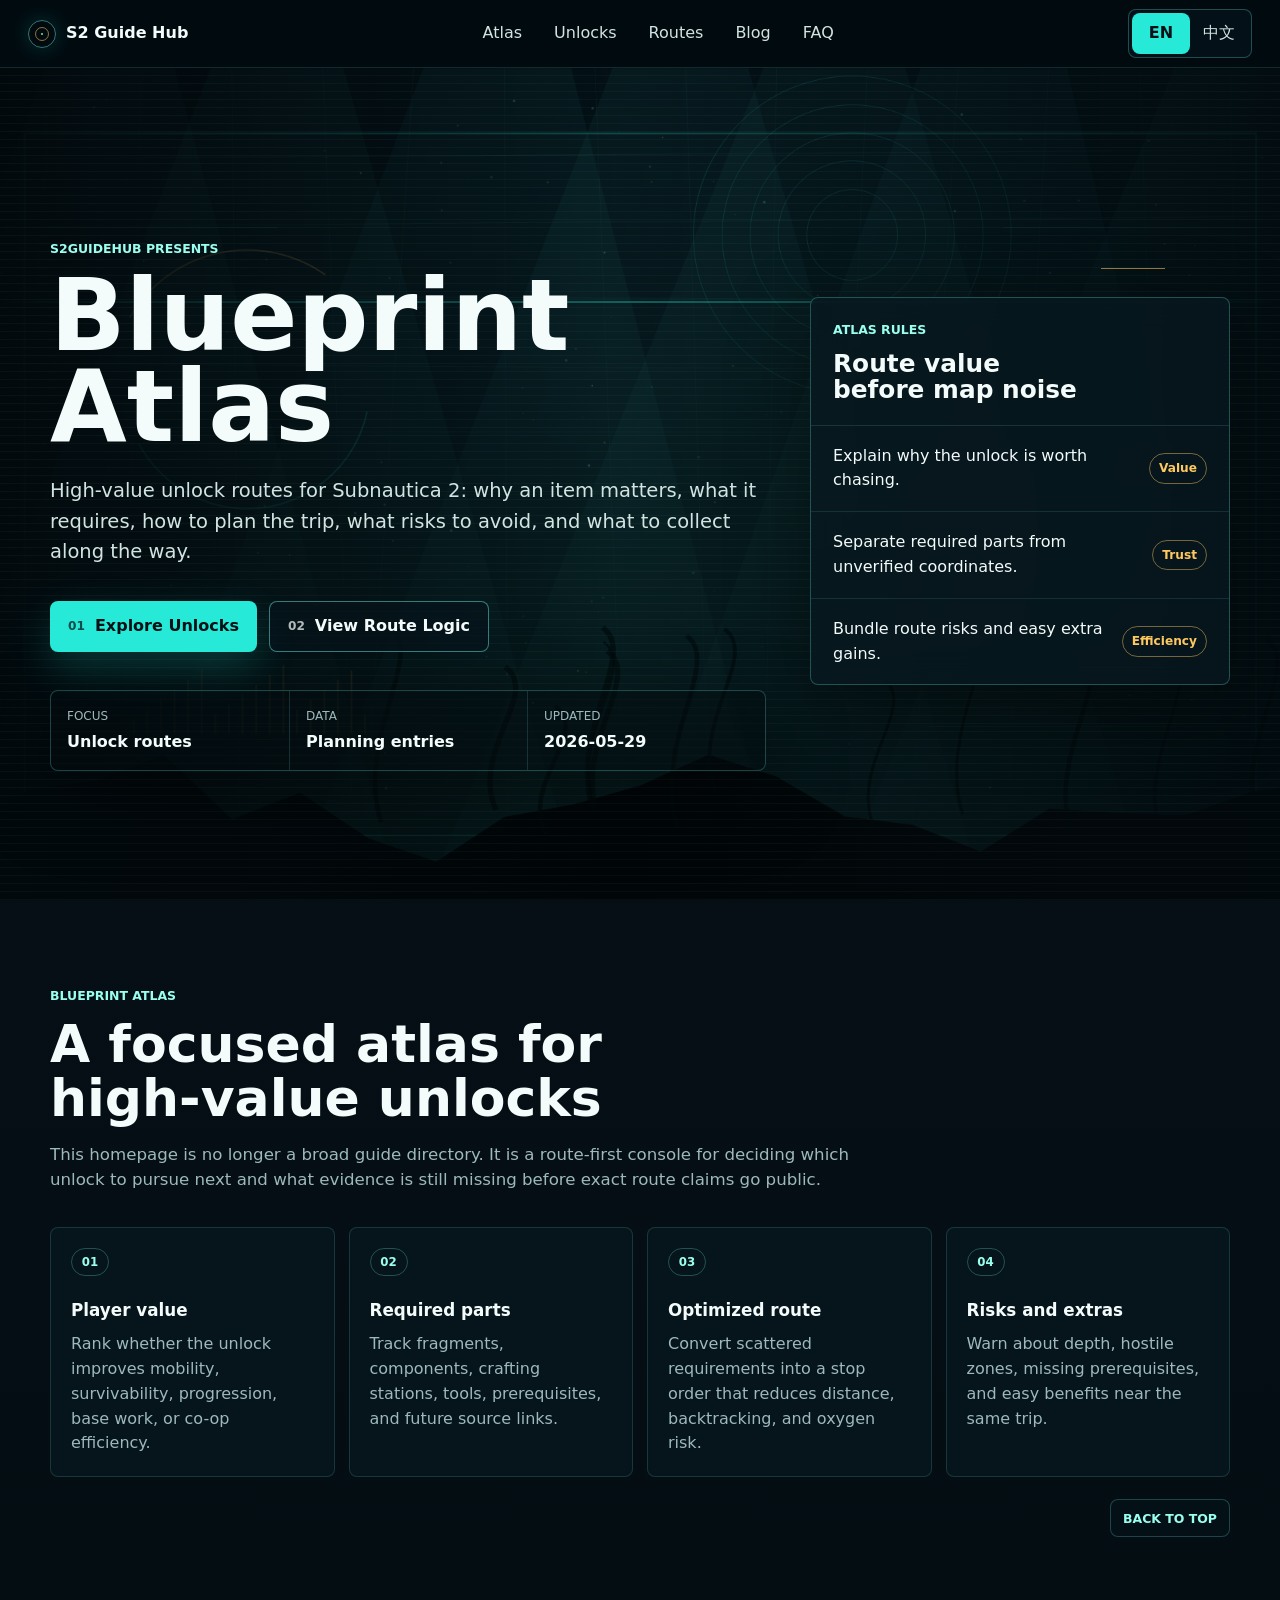
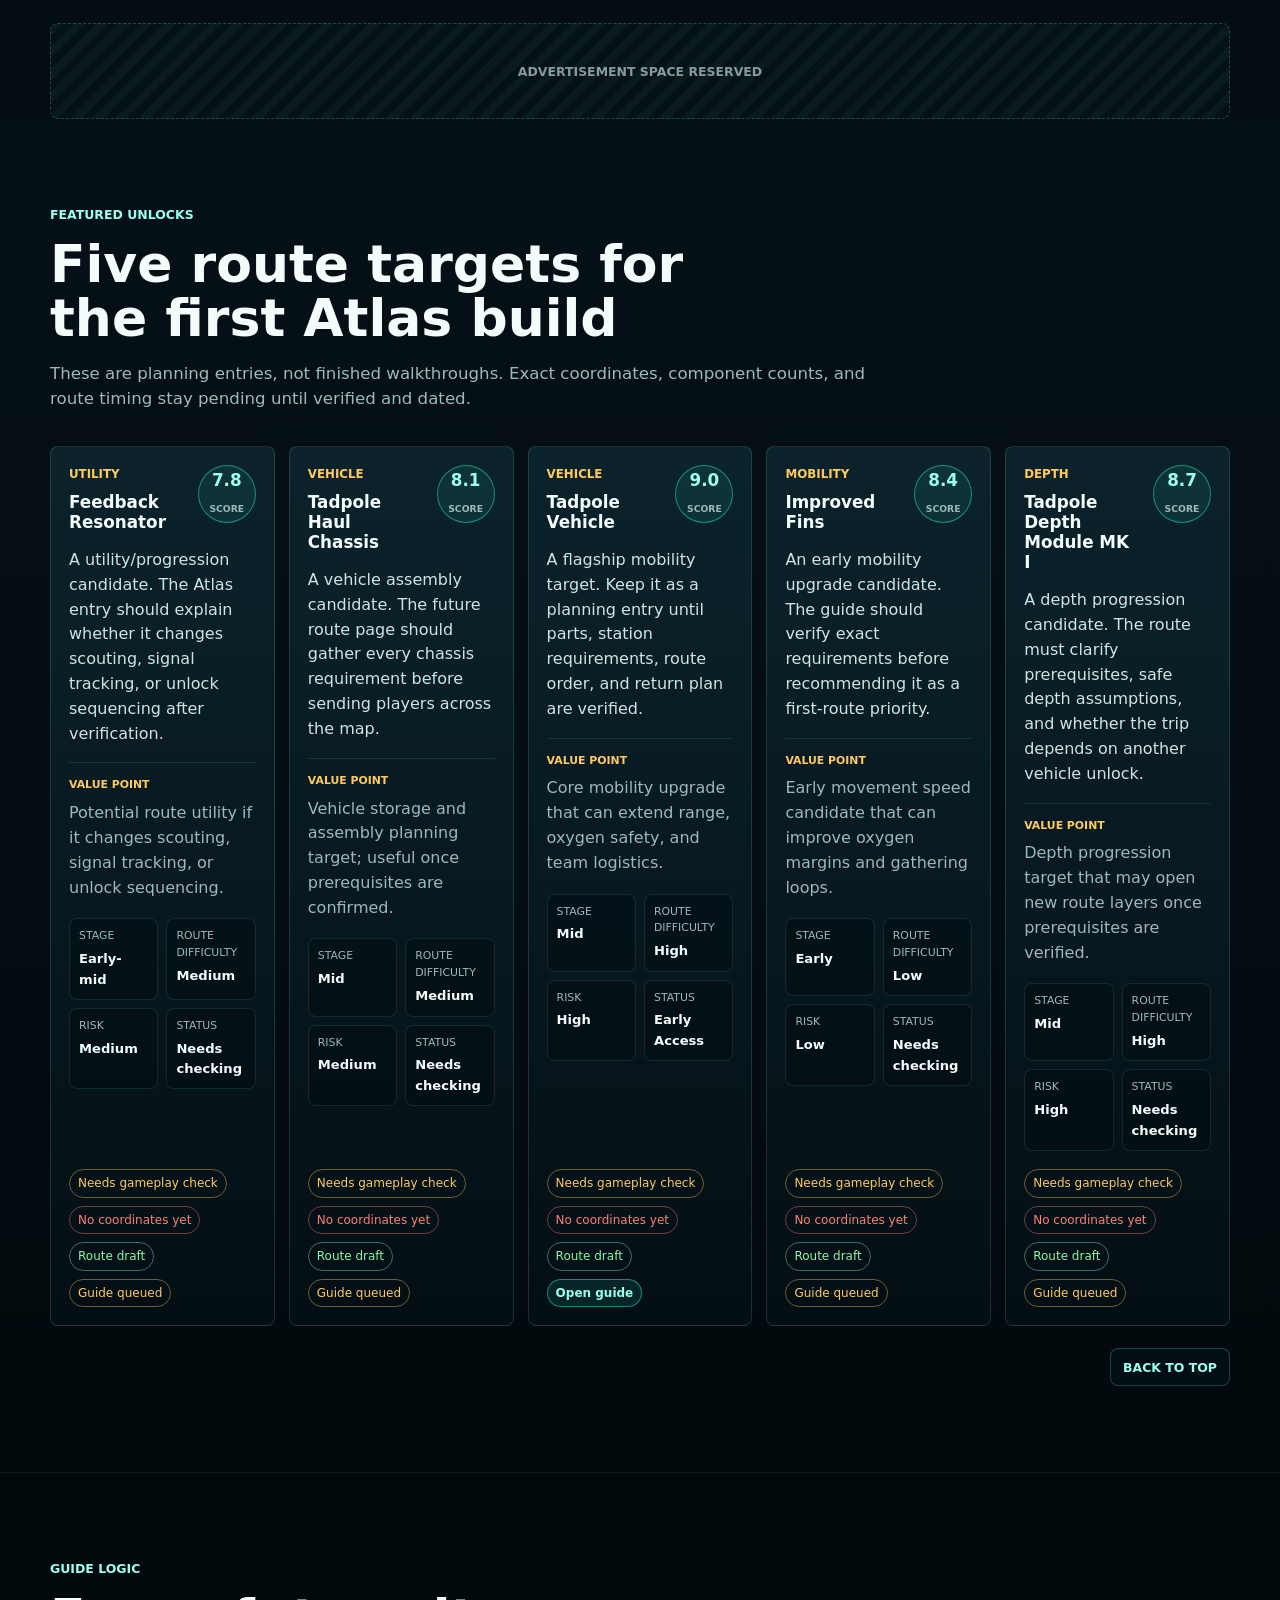
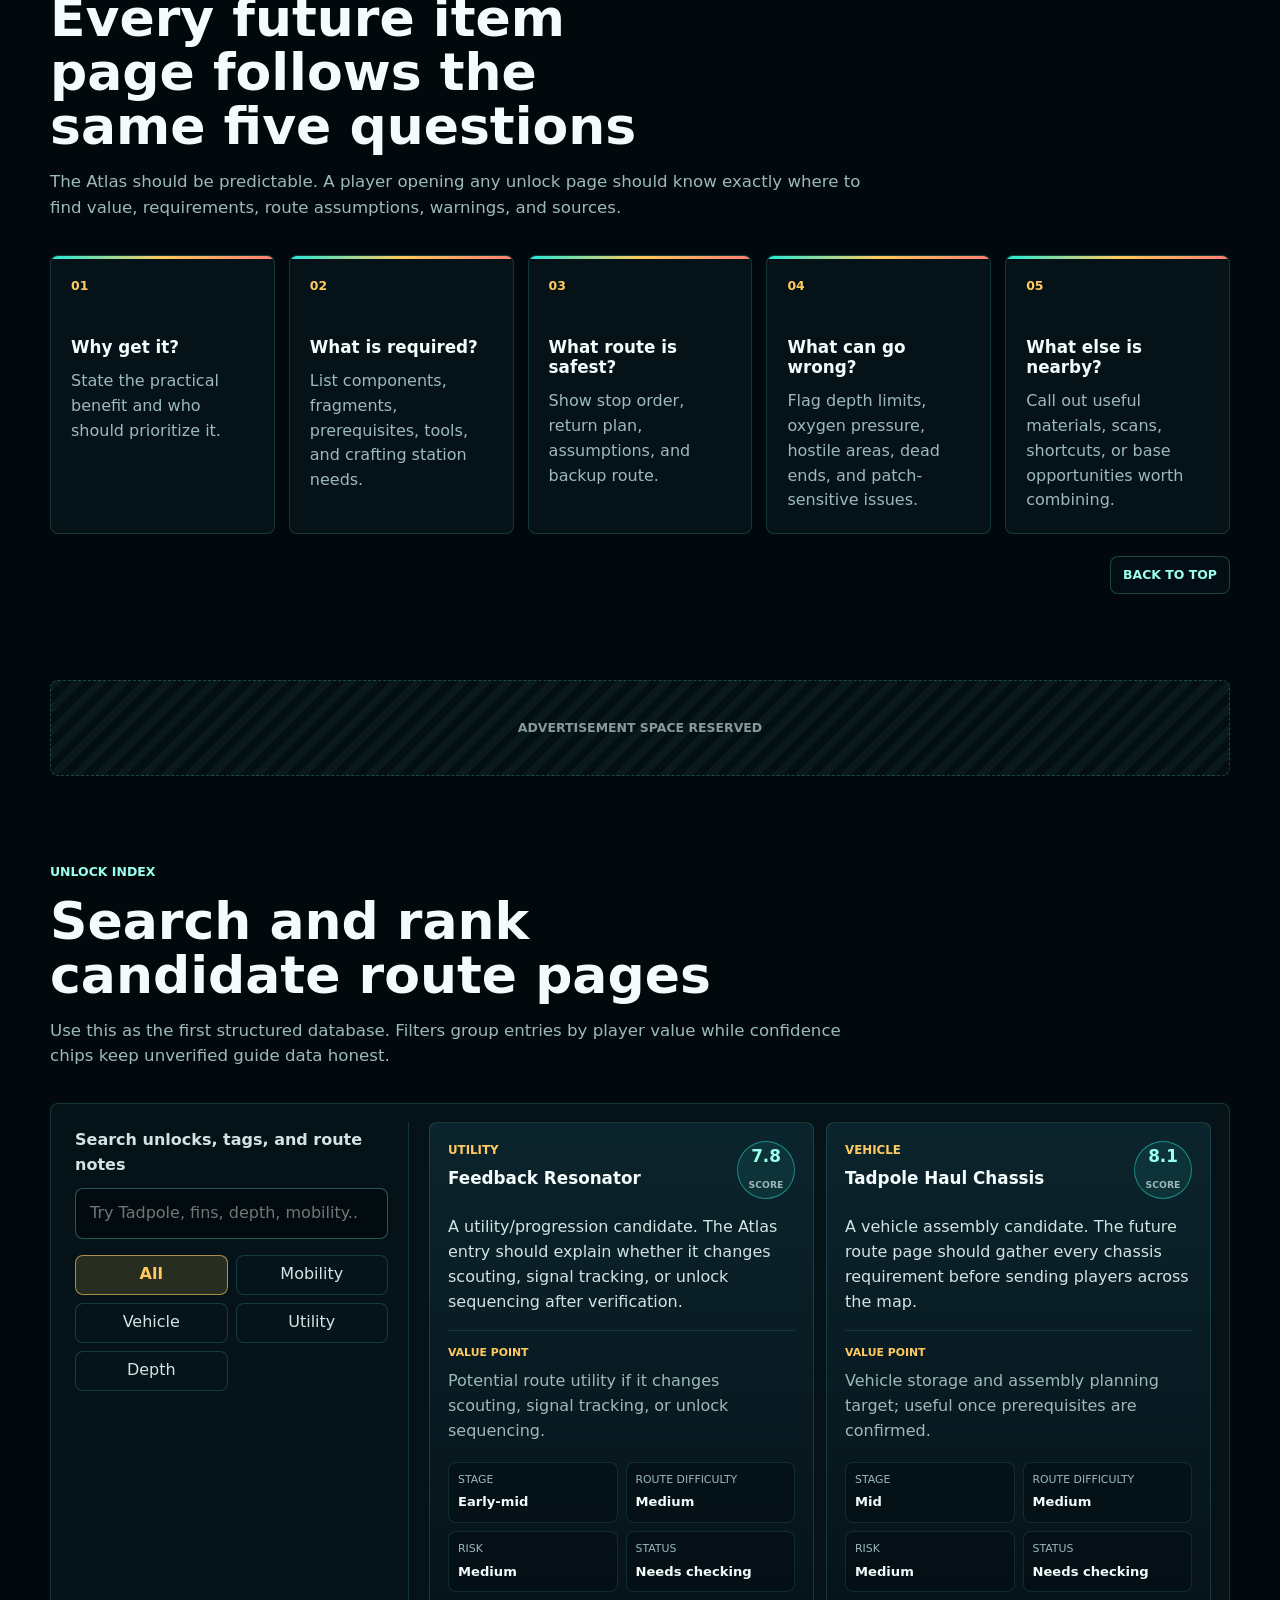
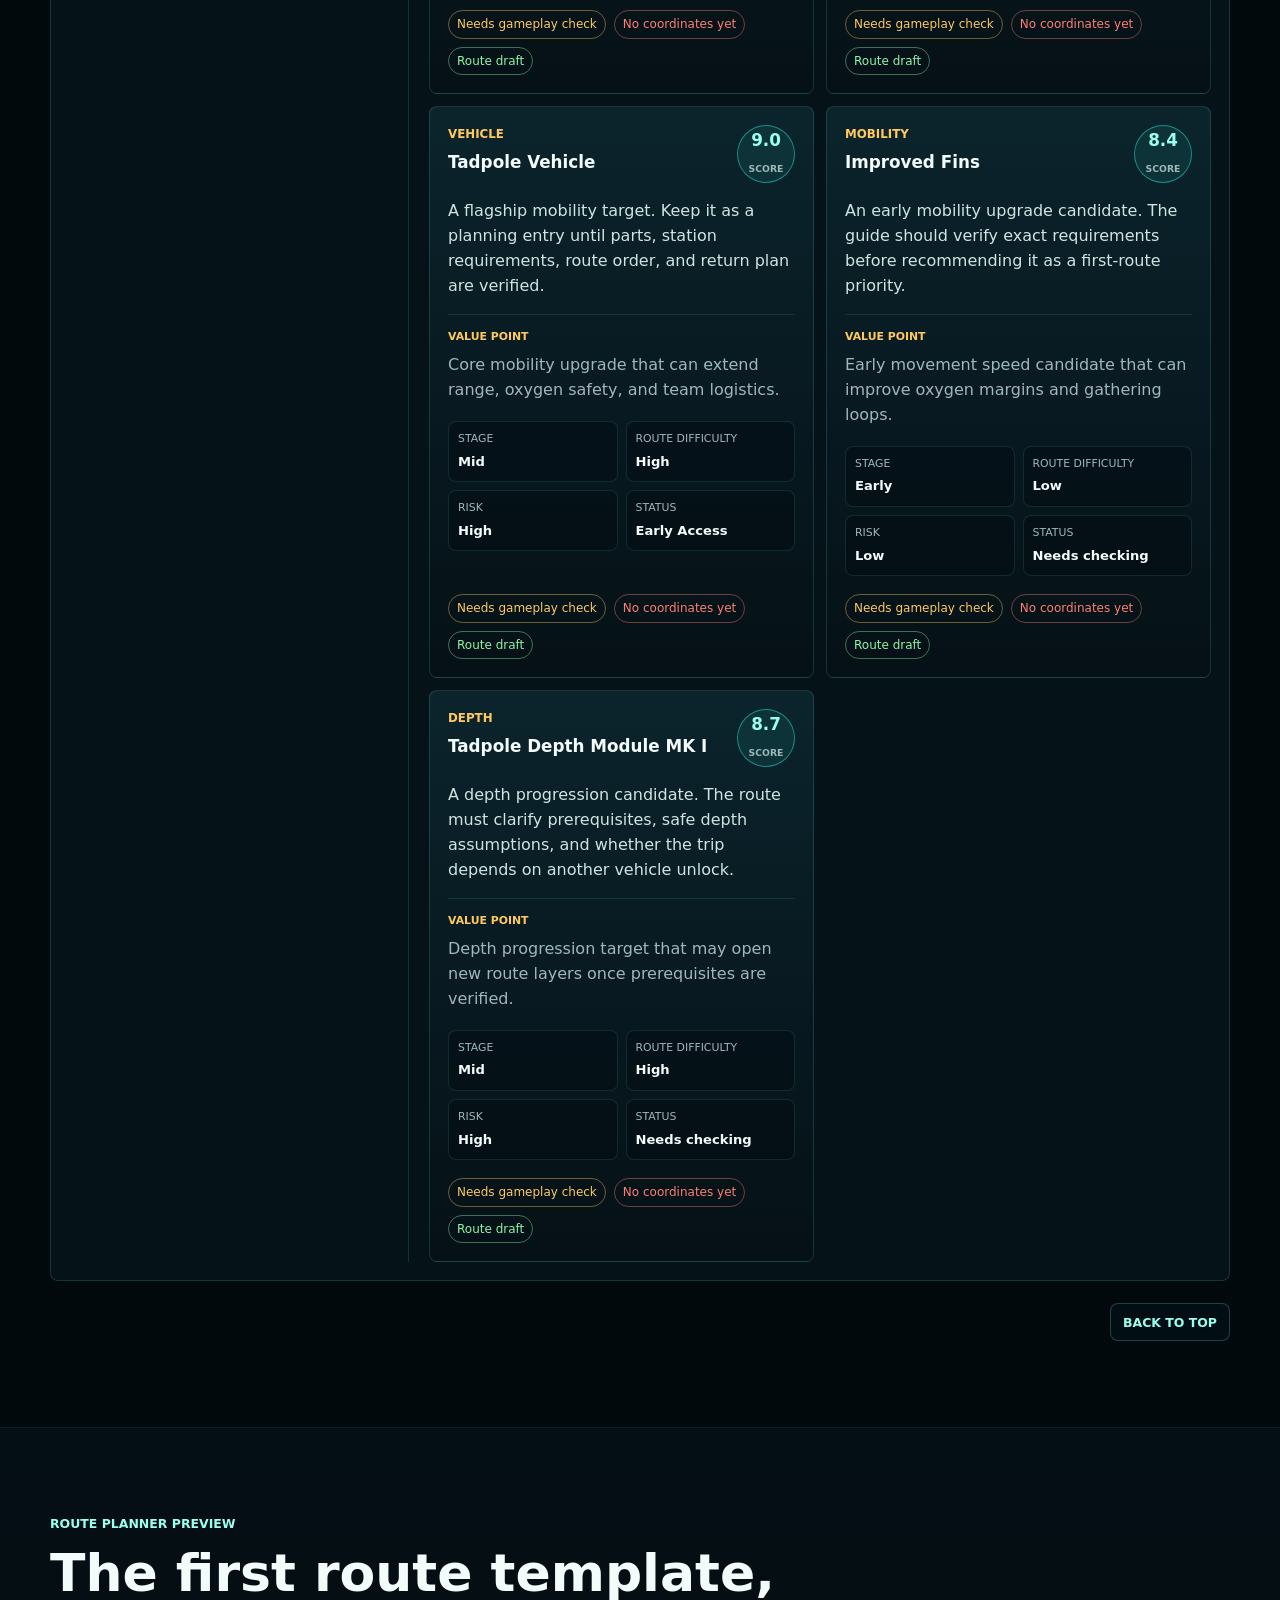
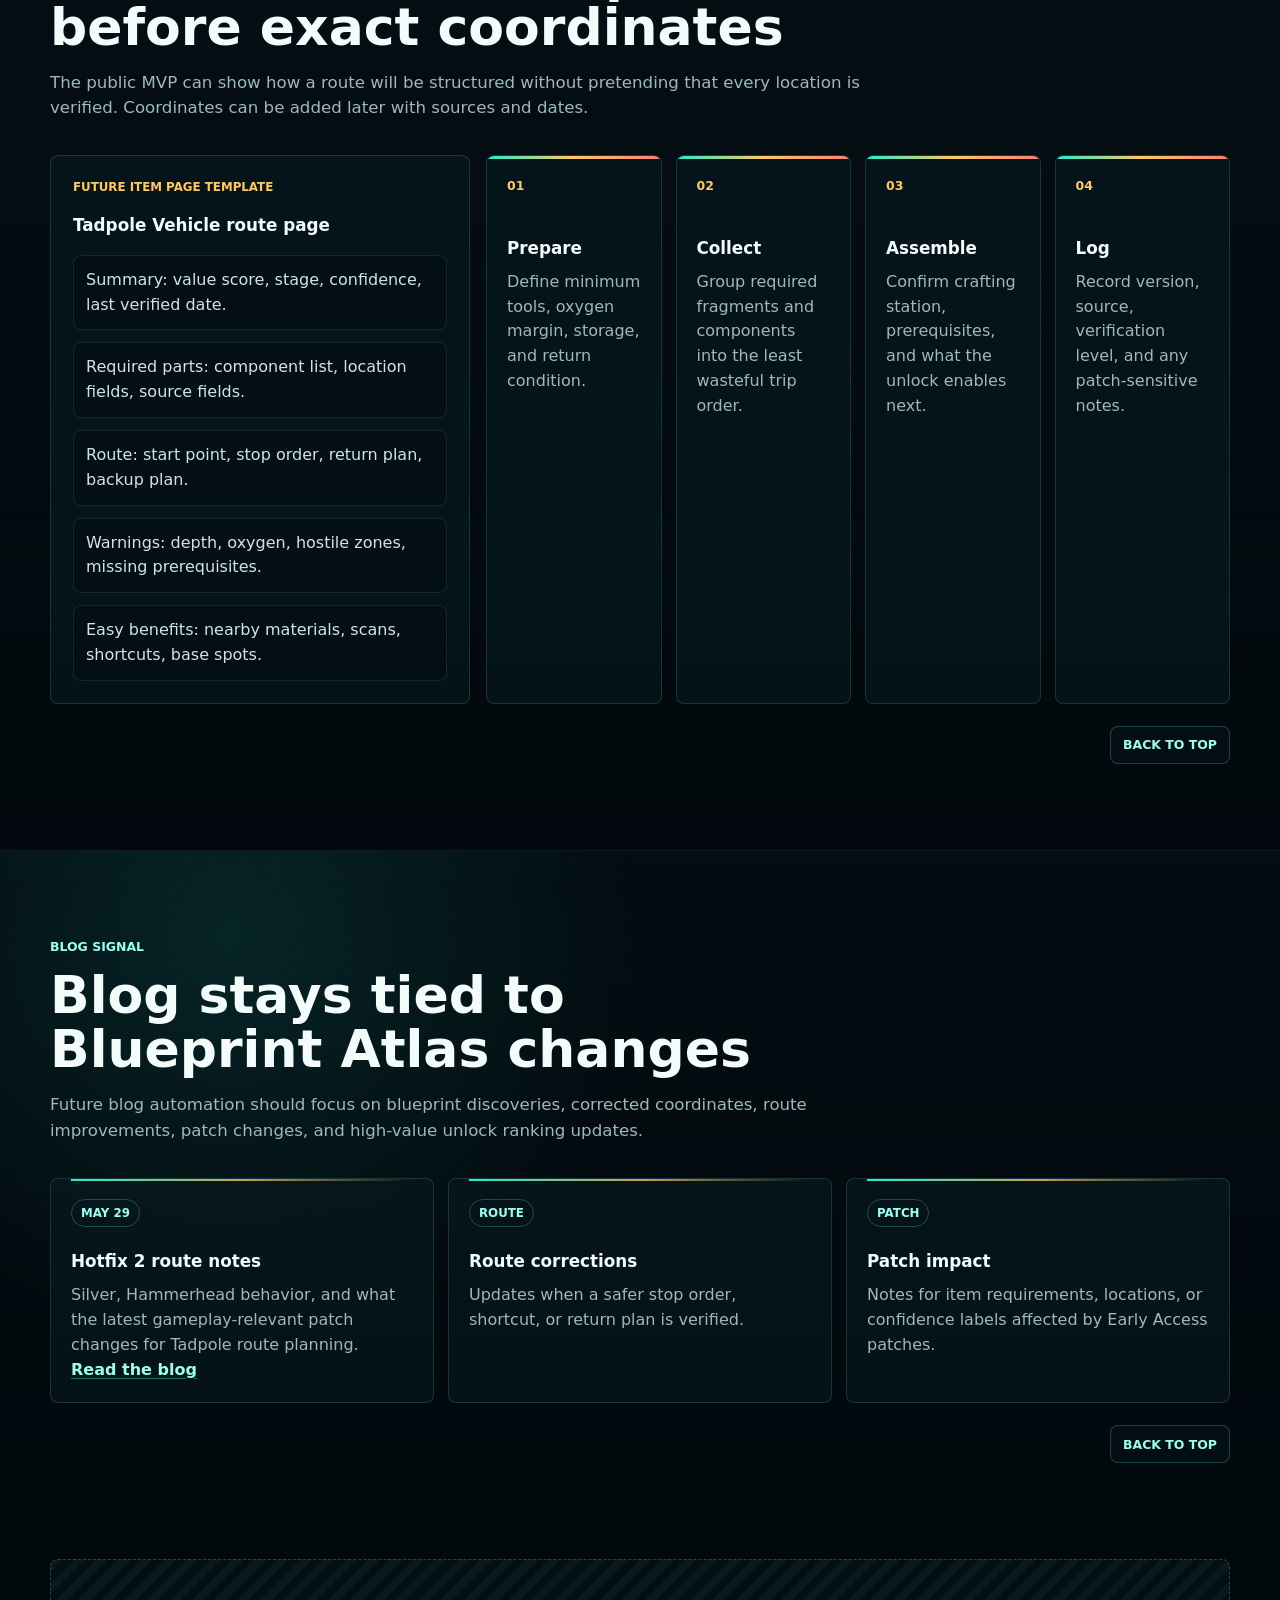
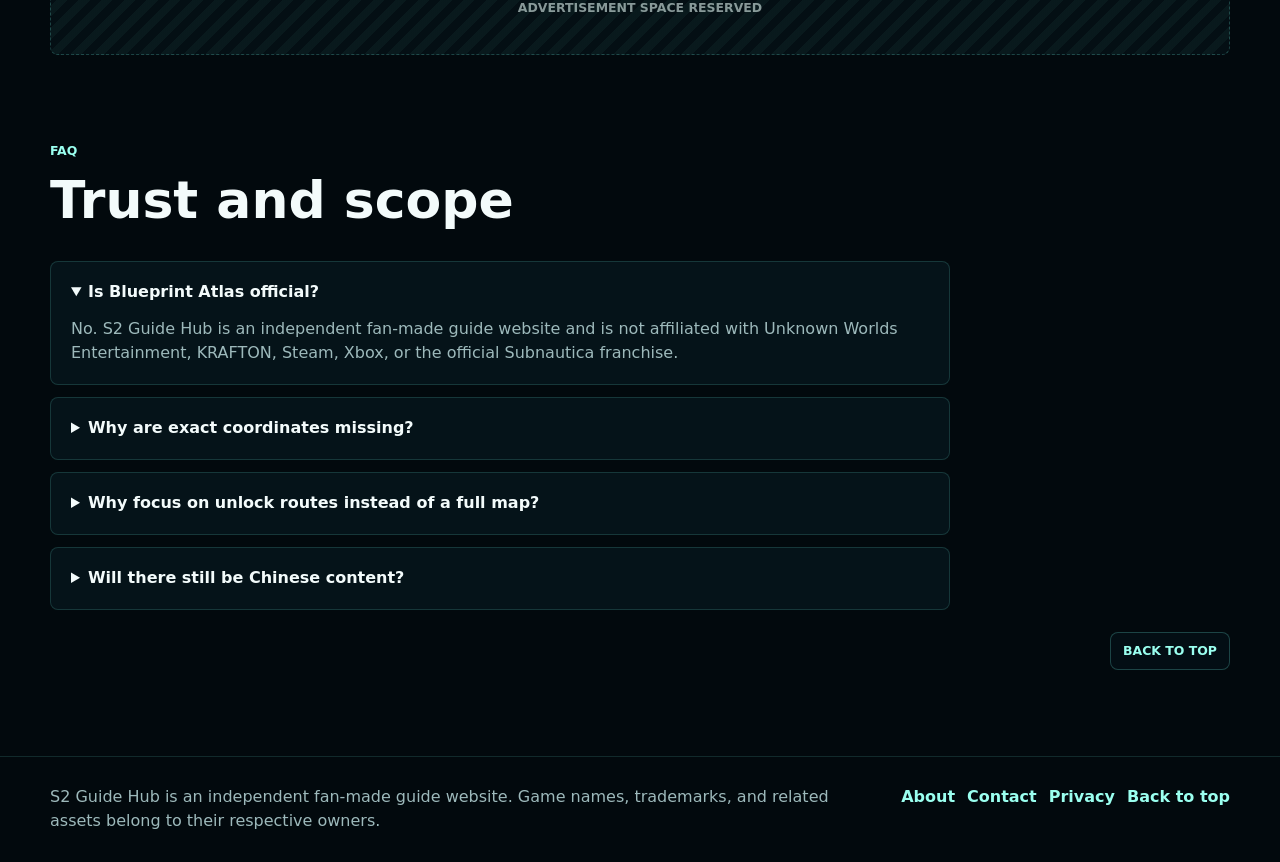
==== index.html @ ee3b95af "Fix homepage back-to-top anchor" ====
<!doctype html>
<html lang="en">
  <head>
    <meta charset="utf-8">
    <meta name="viewport" content="width=device-width, initial-scale=1">
    <title>Blueprint Atlas | Subnautica 2 Unlock Routes - S2 Guide Hub</title>
    <meta
      name="description"
      content="Blueprint Atlas by S2 Guide Hub is an independent bilingual route-first index for high-value Subnautica 2 unlocks, requirements, risks, and update notes."
    >
    <meta name="theme-color" content="#061219">
    <meta property="og:title" content="Blueprint Atlas - S2 Guide Hub">
    <meta
      property="og:description"
      content="High-value Subnautica 2 unlock routes with required parts, verification labels, risk warnings, and bilingual planning notes."
    >
    <meta property="og:type" content="website">
    <meta property="og:url" content="https://www.s2guidehub.com/">
    <meta property="og:image" content="https://www.s2guidehub.com/assets/deep-ocean-console.png">
    <link rel="canonical" href="https://www.s2guidehub.com/">
    <link rel="preload" href="assets/deep-ocean-console.png" as="image">
    <link rel="stylesheet" href="css/styles.css">
    <script type="application/ld+json">
      {
        "@context": "https://schema.org",
        "@type": "WebSite",
        "name": "S2 Guide Hub",
        "alternateName": "Blueprint Atlas",
        "url": "https://www.s2guidehub.com/",
        "description": "Independent bilingual Blueprint Atlas for Subnautica 2 high-value unlock routes.",
        "inLanguage": ["en", "zh-CN"],
        "potentialAction": {
          "@type": "SearchAction",
          "target": "https://www.s2guidehub.com/?q={search_term_string}",
          "query-input": "required name=search_term_string"
        }
      }
    </script>
  </head>
  <body>
    <a class="skip-link" href="#main" data-i18n="skipLink">Skip to content</a>

    <header class="site-header" id="top" aria-label="Primary navigation">
      <a class="brand" href="#top" aria-label="S2 Guide Hub home">
        <span class="brand-mark" aria-hidden="true"></span>
        <span>S2 Guide Hub</span>
      </a>

      <nav class="nav-links" aria-label="Blueprint Atlas sections">
        <a href="#atlas" data-i18n="navAtlas">Atlas</a>
        <a href="#unlocks" data-i18n="navUnlocks">Unlocks</a>
        <a href="#routes" data-i18n="navRoutes">Routes</a>
        <a href="#blog" data-i18n="navBlog">Blog</a>
        <a href="#faq" data-i18n="navFaq">FAQ</a>
      </nav>

      <div class="language-switch" aria-label="Language">
        <button class="lang-button is-active" type="button" data-lang="en" aria-pressed="true">EN</button>
        <button class="lang-button" type="button" data-lang="zh" aria-pressed="false">中文</button>
      </div>
    </header>

    <main id="main">
      <section class="hero" aria-labelledby="hero-title">
        <div class="hero-visual" aria-hidden="true">
          <span class="scan-line"></span>
          <span class="depth-tick tick-a"></span>
          <span class="depth-tick tick-b"></span>
          <span class="depth-tick tick-c"></span>
        </div>

        <div class="hero-content">
          <p class="eyebrow" data-i18n="heroEyebrow">S2GuideHub presents</p>
          <h1 id="hero-title" data-i18n="heroTitle">Blueprint Atlas</h1>
          <p class="hero-copy" data-i18n="heroCopy">
            High-value unlock routes for Subnautica 2: why an item matters, what it requires, how to plan the trip, what risks to avoid, and what to collect along the way.
          </p>

          <div class="hero-actions" aria-label="Primary actions">
            <a class="button button-primary" href="#unlocks">
              <span aria-hidden="true">01</span>
              <span data-i18n="actionUnlocks">Explore Unlocks</span>
            </a>
            <a class="button button-secondary" href="#logic">
              <span aria-hidden="true">02</span>
              <span data-i18n="actionLogic">View Route Logic</span>
            </a>
          </div>

          <dl class="status-strip" aria-label="Atlas status">
            <div>
              <dt data-i18n="statusFocus">Focus</dt>
              <dd data-i18n="statusFocusValue">Unlock routes</dd>
            </div>
            <div>
              <dt data-i18n="statusData">Data</dt>
              <dd data-i18n="statusDataValue">Planning entries</dd>
            </div>
            <div>
              <dt data-i18n="statusChecked">Updated</dt>
              <dd>2026-05-29</dd>
            </div>
          </dl>
        </div>

        <aside class="mission-panel" aria-labelledby="mission-title">
          <div class="panel-header">
            <p class="eyebrow" data-i18n="missionEyebrow">Atlas rules</p>
            <h2 id="mission-title" data-i18n="missionTitle">Route value before map noise</h2>
          </div>
          <ol class="mission-list">
            <li>
              <span data-i18n="missionOne">Explain why the unlock is worth chasing.</span>
              <strong data-i18n="missionOneTag">Value</strong>
            </li>
            <li>
              <span data-i18n="missionTwo">Separate required parts from unverified coordinates.</span>
              <strong data-i18n="missionTwoTag">Trust</strong>
            </li>
            <li>
              <span data-i18n="missionThree">Bundle route risks and easy extra gains.</span>
              <strong data-i18n="missionThreeTag">Efficiency</strong>
            </li>
          </ol>
        </aside>
      </section>

      <section class="section atlas-overview" id="atlas" aria-labelledby="atlas-title">
        <div class="section-heading">
          <p class="eyebrow" data-i18n="atlasEyebrow">Blueprint Atlas</p>
          <h2 id="atlas-title" data-i18n="atlasTitle">A focused atlas for high-value unlocks</h2>
          <p data-i18n="atlasCopy">
            This homepage is no longer a broad guide directory. It is a route-first console for deciding which unlock to pursue next and what evidence is still missing before exact route claims go public.
          </p>
        </div>

        <div class="module-grid atlas-grid">
          <article class="module-card">
            <span class="module-number">01</span>
            <h3 data-i18n="atlasCardOneTitle">Player value</h3>
            <p data-i18n="atlasCardOneCopy">Rank whether the unlock improves mobility, survivability, progression, base work, or co-op efficiency.</p>
          </article>
          <article class="module-card">
            <span class="module-number">02</span>
            <h3 data-i18n="atlasCardTwoTitle">Required parts</h3>
            <p data-i18n="atlasCardTwoCopy">Track fragments, components, crafting stations, tools, prerequisites, and future source links.</p>
          </article>
          <article class="module-card">
            <span class="module-number">03</span>
            <h3 data-i18n="atlasCardThreeTitle">Optimized route</h3>
            <p data-i18n="atlasCardThreeCopy">Convert scattered requirements into a stop order that reduces distance, backtracking, and oxygen risk.</p>
          </article>
          <article class="module-card">
            <span class="module-number">04</span>
            <h3 data-i18n="atlasCardFourTitle">Risks and extras</h3>
            <p data-i18n="atlasCardFourCopy">Warn about depth, hostile zones, missing prerequisites, and easy benefits near the same trip.</p>
          </article>
        </div>

        <div class="section-action">
          <a class="section-top-link" href="#top" data-i18n="backToTop">Back to top</a>
        </div>
      </section>

      <aside class="ad-slot ad-slot-wide" aria-label="Reserved advertising space">
        <span data-i18n="adLabel">Advertisement space reserved</span>
      </aside>

      <section class="section featured-section" id="unlocks" aria-labelledby="featured-title">
        <div class="section-heading">
          <p class="eyebrow" data-i18n="featuredEyebrow">Featured unlocks</p>
          <h2 id="featured-title" data-i18n="featuredTitle">Five route targets for the first Atlas build</h2>
          <p data-i18n="featuredCopy">
            These are planning entries, not finished walkthroughs. Exact coordinates, component counts, and route timing stay pending until verified and dated.
          </p>
        </div>

        <div class="featured-grid" id="featured-unlocks" aria-live="polite"></div>

        <div class="section-action">
          <a class="section-top-link" href="#top" data-i18n="backToTop">Back to top</a>
        </div>
      </section>

      <section class="section logic-section" id="logic" aria-labelledby="logic-title">
        <div class="section-heading">
          <p class="eyebrow" data-i18n="logicEyebrow">Guide logic</p>
          <h2 id="logic-title" data-i18n="logicTitle">Every future item page follows the same five questions</h2>
          <p data-i18n="logicCopy">
            The Atlas should be predictable. A player opening any unlock page should know exactly where to find value, requirements, route assumptions, warnings, and sources.
          </p>
        </div>

        <div class="logic-grid">
          <article class="logic-card">
            <span>01</span>
            <h3 data-i18n="logicOneTitle">Why get it?</h3>
            <p data-i18n="logicOneCopy">State the practical benefit and who should prioritize it.</p>
          </article>
          <article class="logic-card">
            <span>02</span>
            <h3 data-i18n="logicTwoTitle">What is required?</h3>
            <p data-i18n="logicTwoCopy">List components, fragments, prerequisites, tools, and crafting station needs.</p>
          </article>
          <article class="logic-card">
            <span>03</span>
            <h3 data-i18n="logicThreeTitle">What route is safest?</h3>
            <p data-i18n="logicThreeCopy">Show stop order, return plan, assumptions, and backup route.</p>
          </article>
          <article class="logic-card">
            <span>04</span>
            <h3 data-i18n="logicFourTitle">What can go wrong?</h3>
            <p data-i18n="logicFourCopy">Flag depth limits, oxygen pressure, hostile areas, dead ends, and patch-sensitive issues.</p>
          </article>
          <article class="logic-card">
            <span>05</span>
            <h3 data-i18n="logicFiveTitle">What else is nearby?</h3>
            <p data-i18n="logicFiveCopy">Call out useful materials, scans, shortcuts, or base opportunities worth combining.</p>
          </article>
        </div>

        <div class="section-action">
          <a class="section-top-link" href="#top" data-i18n="backToTop">Back to top</a>
        </div>
      </section>

      <aside class="ad-slot ad-slot-wide" aria-label="Reserved advertising space">
        <span data-i18n="adLabel">Advertisement space reserved</span>
      </aside>

      <section class="section unlock-index-section" aria-labelledby="unlock-index-title">
        <div class="section-heading">
          <p class="eyebrow" data-i18n="indexEyebrow">Unlock index</p>
          <h2 id="unlock-index-title" data-i18n="indexTitle">Search and rank candidate route pages</h2>
          <p data-i18n="indexCopy">
            Use this as the first structured database. Filters group entries by player value while confidence chips keep unverified guide data honest.
          </p>
        </div>

        <div class="finder-shell unlock-shell">
          <div class="finder-controls">
            <label class="search-label" for="unlock-search" data-i18n="searchLabel">Search unlocks, tags, and route notes</label>
            <input
              id="unlock-search"
              type="search"
              autocomplete="off"
              data-i18n-placeholder="searchPlaceholder"
              placeholder="Try Tadpole, fins, depth, mobility..."
            >
            <div class="filter-group" aria-label="Unlock categories">
              <button class="filter-button is-active" type="button" data-filter="all" data-i18n="filterAll">All</button>
              <button class="filter-button" type="button" data-filter="mobility" data-i18n="filterMobility">Mobility</button>
              <button class="filter-button" type="button" data-filter="vehicle" data-i18n="filterVehicle">Vehicle</button>
              <button class="filter-button" type="button" data-filter="utility" data-i18n="filterUtility">Utility</button>
              <button class="filter-button" type="button" data-filter="depth" data-i18n="filterDepth">Depth</button>
            </div>
          </div>

          <div class="finder-results unlock-results" id="unlock-results" aria-live="polite"></div>
        </div>

        <div class="section-action">
          <a class="section-top-link" href="#top" data-i18n="backToTop">Back to top</a>
        </div>
      </section>

      <section class="section route-preview-section" id="routes" aria-labelledby="routes-title">
        <div class="section-heading">
          <p class="eyebrow" data-i18n="routesEyebrow">Route planner preview</p>
          <h2 id="routes-title" data-i18n="routesTitle">The first route template, before exact coordinates</h2>
          <p data-i18n="routesCopy">
            The public MVP can show how a route will be structured without pretending that every location is verified. Coordinates can be added later with sources and dates.
          </p>
        </div>

        <div class="route-template-grid">
          <article class="template-panel">
            <p class="template-label" data-i18n="templateLabel">Future item page template</p>
            <h3 data-i18n="templateTitle">Tadpole Vehicle route page</h3>
            <ul class="template-list">
              <li data-i18n="templateOne">Summary: value score, stage, confidence, last verified date.</li>
              <li data-i18n="templateTwo">Required parts: component list, location fields, source fields.</li>
              <li data-i18n="templateThree">Route: start point, stop order, return plan, backup plan.</li>
              <li data-i18n="templateFour">Warnings: depth, oxygen, hostile zones, missing prerequisites.</li>
              <li data-i18n="templateFive">Easy benefits: nearby materials, scans, shortcuts, base spots.</li>
            </ul>
          </article>

          <div class="route-timeline compact-route">
            <article class="route-step">
              <span>01</span>
              <h3 data-i18n="routeStepOneTitle">Prepare</h3>
              <p data-i18n="routeStepOneCopy">Define minimum tools, oxygen margin, storage, and return condition.</p>
            </article>
            <article class="route-step">
              <span>02</span>
              <h3 data-i18n="routeStepTwoTitle">Collect</h3>
              <p data-i18n="routeStepTwoCopy">Group required fragments and components into the least wasteful trip order.</p>
            </article>
            <article class="route-step">
              <span>03</span>
              <h3 data-i18n="routeStepThreeTitle">Assemble</h3>
              <p data-i18n="routeStepThreeCopy">Confirm crafting station, prerequisites, and what the unlock enables next.</p>
            </article>
            <article class="route-step">
              <span>04</span>
              <h3 data-i18n="routeStepFourTitle">Log</h3>
              <p data-i18n="routeStepFourCopy">Record version, source, verification level, and any patch-sensitive notes.</p>
            </article>
          </div>
        </div>

        <div class="section-action">
          <a class="section-top-link" href="#top" data-i18n="backToTop">Back to top</a>
        </div>
      </section>

      <section class="section blog-section" id="blog" aria-labelledby="blog-title">
        <div class="section-heading">
          <p class="eyebrow" data-i18n="blogEyebrow">Blog signal</p>
          <h2 id="blog-title" data-i18n="blogTitle">Blog stays tied to Blueprint Atlas changes</h2>
          <p data-i18n="blogCopy">
            Future blog automation should focus on blueprint discoveries, corrected coordinates, route improvements, patch changes, and high-value unlock ranking updates.
          </p>
        </div>

        <div class="blog-preview-grid">
          <article class="blog-preview">
            <span class="blog-date">MAY 29</span>
            <h3>Hotfix 2 route notes</h3>
            <p>Silver, Hammerhead behavior, and what the latest gameplay-relevant patch changes for Tadpole route planning.</p>
            <a class="inline-link" href="blog/subnautica-2-hotfix-2-route-planning.html">Read the blog</a>
          </article>
          <article class="blog-preview">
            <span class="blog-date">ROUTE</span>
            <h3 data-i18n="blogCardTwoTitle">Route corrections</h3>
            <p data-i18n="blogCardTwoCopy">Updates when a safer stop order, shortcut, or return plan is verified.</p>
          </article>
          <article class="blog-preview">
            <span class="blog-date">PATCH</span>
            <h3 data-i18n="blogCardThreeTitle">Patch impact</h3>
            <p data-i18n="blogCardThreeCopy">Notes for item requirements, locations, or confidence labels affected by Early Access patches.</p>
          </article>
        </div>

        <div class="section-action">
          <a class="section-top-link" href="#top" data-i18n="backToTop">Back to top</a>
        </div>
      </section>

      <aside class="ad-slot ad-slot-wide ad-slot-footer" aria-label="Reserved advertising space">
        <span data-i18n="adLabel">Advertisement space reserved</span>
      </aside>

      <section class="section faq-section" id="faq" aria-labelledby="faq-title">
        <div class="section-heading">
          <p class="eyebrow" data-i18n="faqEyebrow">FAQ</p>
          <h2 id="faq-title" data-i18n="faqTitle">Trust and scope</h2>
        </div>

        <div class="faq-list">
          <details open>
            <summary data-i18n="faqOneQ">Is Blueprint Atlas official?</summary>
            <p data-i18n="faqOneA">
              No. S2 Guide Hub is an independent fan-made guide website and is not affiliated with Unknown Worlds Entertainment, KRAFTON, Steam, Xbox, or the official Subnautica franchise.
            </p>
          </details>
          <details>
            <summary data-i18n="faqTwoQ">Why are exact coordinates missing?</summary>
            <p data-i18n="faqTwoA">
              Early Access changes quickly. Exact coordinates, component counts, and route times will be published only after they are verified and dated.
            </p>
          </details>
          <details>
            <summary data-i18n="faqThreeQ">Why focus on unlock routes instead of a full map?</summary>
            <p data-i18n="faqThreeA">
              Full map sites already exist. This Atlas focuses on player decisions: what is worth getting, what it requires, how to route it, and what risks matter.
            </p>
          </details>
          <details>
            <summary data-i18n="faqFourQ">Will there still be Chinese content?</summary>
            <p data-i18n="faqFourA">
              Yes. The Atlas keeps English first and Simplified Chinese support from launch so terminology and route logic can stay readable for both audiences.
            </p>
          </details>
        </div>

        <div class="section-action">
          <a class="section-top-link" href="#top" data-i18n="backToTop">Back to top</a>
        </div>
      </section>
    </main>

    <footer class="site-footer">
      <p data-i18n="footerDisclaimer">
        S2 Guide Hub is an independent fan-made guide website. Game names, trademarks, and related assets belong to their respective owners.
      </p>
      <nav class="footer-links" aria-label="Footer links">
        <a href="about.html" data-i18n="footerAbout">About</a>
        <a href="contact.html" data-i18n="footerContact">Contact</a>
        <a href="privacy.html" data-i18n="footerPrivacy">Privacy</a>
        <a href="#top" data-i18n="footerTop">Back to top</a>
      </nav>
    </footer>

    <script src="js/main.js" defer></script>
  </body>
</html>
---- css/styles.css ----
:root {
  --ink: #f3fbfb;
  --muted: #9db9bb;
  --soft: #d1e4e2;
  --bg: #061219;
  --bg-deep: #02090d;
  --panel: rgba(8, 24, 31, 0.82);
  --panel-strong: rgba(10, 32, 40, 0.94);
  --line: rgba(110, 238, 225, 0.22);
  --line-strong: rgba(110, 238, 225, 0.48);
  --cyan: #26ead7;
  --cyan-soft: #9affef;
  --amber: #ffc95f;
  --coral: #ff7f73;
  --green: #8df6a9;
  --shadow: 0 24px 80px rgba(0, 0, 0, 0.38);
  --radius: 8px;
  --max: 1180px;
  color-scheme: dark;
}

* {
  box-sizing: border-box;
}

html {
  scroll-behavior: smooth;
  overflow-x: hidden;
}

body {
  margin: 0;
  background:
    linear-gradient(180deg, rgba(6, 18, 25, 0.94), rgba(2, 9, 13, 1) 34%),
    var(--bg-deep);
  color: var(--ink);
  font-family:
    Inter,
    ui-sans-serif,
    system-ui,
    -apple-system,
    BlinkMacSystemFont,
    "Segoe UI",
    "Microsoft YaHei",
    sans-serif;
  line-height: 1.55;
  letter-spacing: 0;
  overflow-x: hidden;
}

a {
  color: inherit;
  text-decoration: none;
}

button,
input {
  font: inherit;
}

button {
  cursor: pointer;
}

.skip-link {
  position: fixed;
  left: 16px;
  top: 12px;
  z-index: 20;
  transform: translateY(-160%);
  border: 1px solid var(--line-strong);
  border-radius: var(--radius);
  background: var(--panel-strong);
  padding: 10px 14px;
}

.skip-link:focus {
  transform: translateY(0);
}

.site-header {
  position: sticky;
  top: 0;
  z-index: 10;
  display: grid;
  grid-template-columns: auto 1fr auto;
  align-items: center;
  gap: 24px;
  min-height: 68px;
  border-bottom: 1px solid rgba(110, 238, 225, 0.14);
  background: rgba(2, 10, 15, 0.84);
  padding: 0 28px;
  backdrop-filter: blur(18px);
}

.brand {
  display: inline-flex;
  align-items: center;
  gap: 10px;
  font-weight: 800;
  white-space: nowrap;
  min-width: 0;
}

.brand-mark {
  position: relative;
  width: 28px;
  height: 28px;
  border: 1px solid var(--line-strong);
  border-radius: 50%;
  box-shadow: 0 0 22px rgba(38, 234, 215, 0.2);
}

.brand-mark::before,
.brand-mark::after {
  position: absolute;
  content: "";
  inset: 6px;
  border: 1px solid rgba(255, 201, 95, 0.55);
  border-radius: 50%;
}

.brand-mark::after {
  inset: 12px;
  background: var(--cyan);
  box-shadow: 0 0 16px rgba(38, 234, 215, 0.8);
}

.nav-links {
  display: flex;
  justify-content: center;
  gap: 6px;
}

.nav-links a,
.lang-button {
  min-height: 38px;
  border: 1px solid transparent;
  border-radius: var(--radius);
  color: var(--soft);
  padding: 8px 12px;
}

.nav-links a:hover,
.nav-links a:focus-visible,
.lang-button:hover,
.lang-button:focus-visible {
  border-color: var(--line-strong);
  background: rgba(110, 238, 225, 0.08);
  outline: none;
}

.language-switch {
  display: inline-grid;
  grid-template-columns: 1fr 1fr;
  border: 1px solid rgba(110, 238, 225, 0.28);
  border-radius: var(--radius);
  background: rgba(6, 20, 27, 0.72);
  padding: 3px;
}

.lang-button {
  min-width: 58px;
  border: 0;
  background: transparent;
}

.lang-button.is-active {
  background: var(--cyan);
  color: #021115;
  font-weight: 800;
}

.hero {
  position: relative;
  display: grid;
  grid-template-columns: minmax(0, 1fr) minmax(320px, 420px);
  gap: 44px;
  min-height: calc(100svh - 68px);
  overflow: hidden;
  padding: 92px max(28px, calc((100vw - var(--max)) / 2)) 78px;
  isolation: isolate;
}

.hero::before {
  position: absolute;
  content: "";
  inset: 0;
  z-index: -3;
  background-image:
    linear-gradient(90deg, rgba(2, 9, 13, 0.96), rgba(2, 9, 13, 0.34) 48%, rgba(2, 9, 13, 0.88)),
    url("../assets/deep-ocean-console.png");
  background-position: center;
  background-size: cover;
}

.hero::after {
  position: absolute;
  content: "";
  inset: 0;
  z-index: -2;
  background:
    repeating-linear-gradient(
      0deg,
      rgba(154, 255, 239, 0.035) 0,
      rgba(154, 255, 239, 0.035) 1px,
      transparent 1px,
      transparent 8px
    );
  mix-blend-mode: screen;
  pointer-events: none;
}

.hero-visual {
  position: absolute;
  inset: 0;
  z-index: -1;
  pointer-events: none;
}

.scan-line {
  position: absolute;
  left: 0;
  right: 0;
  top: 28%;
  height: 2px;
  background: linear-gradient(90deg, transparent, rgba(38, 234, 215, 0.72), transparent);
  opacity: 0.46;
  animation: scan 7s linear infinite;
}

.depth-tick {
  position: absolute;
  right: 9vw;
  width: 64px;
  height: 1px;
  background: rgba(255, 201, 95, 0.58);
}

.tick-a {
  top: 24%;
}

.tick-b {
  top: 48%;
  width: 40px;
}

.tick-c {
  top: 72%;
  width: 86px;
}

.hero-content {
  align-self: center;
  max-width: 780px;
  padding-top: 28px;
  min-width: 0;
}

.eyebrow {
  margin: 0 0 12px;
  color: var(--cyan-soft);
  font-size: 0.78rem;
  font-weight: 800;
  text-transform: uppercase;
}

h1,
h2,
h3,
p {
  overflow-wrap: anywhere;
}

h1 {
  max-width: 12ch;
  margin: 0;
  font-size: 6.2rem;
  line-height: 0.92;
  text-wrap: balance;
}

h2 {
  margin: 0;
  font-size: 3.25rem;
  line-height: 1.04;
  text-wrap: balance;
}

h3 {
  margin: 0;
  font-size: 1.05rem;
  line-height: 1.2;
}

.hero-copy {
  max-width: 720px;
  margin: 24px 0 0;
  color: var(--soft);
  font-size: 1.22rem;
}

.hero-actions {
  display: flex;
  flex-wrap: wrap;
  gap: 12px;
  margin-top: 34px;
}

.button {
  display: inline-flex;
  align-items: center;
  justify-content: center;
  gap: 10px;
  min-height: 48px;
  border-radius: var(--radius);
  padding: 12px 18px;
  font-weight: 800;
}

.button span:first-child {
  color: inherit;
  font-size: 0.76rem;
  opacity: 0.72;
}

.button-primary {
  background: var(--cyan);
  color: #021115;
  box-shadow: 0 16px 42px rgba(38, 234, 215, 0.2);
}

.button-secondary {
  border: 1px solid var(--line-strong);
  background: rgba(6, 20, 27, 0.72);
  color: var(--ink);
}

.button:hover,
.button:focus-visible {
  transform: translateY(-1px);
  outline: 2px solid rgba(255, 201, 95, 0.48);
  outline-offset: 3px;
}

.status-strip {
  display: grid;
  grid-template-columns: repeat(3, minmax(0, 1fr));
  max-width: 720px;
  margin: 38px 0 0;
  border: 1px solid rgba(110, 238, 225, 0.25);
  border-radius: var(--radius);
  background: rgba(2, 10, 15, 0.5);
  box-shadow: var(--shadow);
}

.status-strip div {
  min-width: 0;
  padding: 16px;
}

.status-strip div + div {
  border-left: 1px solid rgba(110, 238, 225, 0.16);
}

.status-strip dt {
  color: var(--muted);
  font-size: 0.75rem;
  text-transform: uppercase;
}

.status-strip dd {
  margin: 4px 0 0;
  color: var(--ink);
  font-weight: 800;
}

.mission-panel {
  align-self: center;
  width: 100%;
  min-width: 0;
  border: 1px solid rgba(110, 238, 225, 0.28);
  border-radius: var(--radius);
  background: var(--panel);
  box-shadow: var(--shadow);
  backdrop-filter: blur(18px);
}

.panel-header {
  border-bottom: 1px solid rgba(110, 238, 225, 0.14);
  padding: 22px;
}

.panel-header h2 {
  font-size: 1.55rem;
}

.mission-list {
  display: grid;
  gap: 0;
  margin: 0;
  padding: 0;
  list-style: none;
}

.mission-list li {
  display: grid;
  grid-template-columns: 1fr auto;
  gap: 16px;
  align-items: center;
  min-height: 76px;
  border-bottom: 1px solid rgba(110, 238, 225, 0.12);
  padding: 18px 22px;
  min-width: 0;
}

.mission-list li:last-child {
  border-bottom: 0;
}

.mission-list strong {
  justify-self: end;
  max-width: 100%;
  border: 1px solid rgba(255, 201, 95, 0.45);
  border-radius: 999px;
  color: var(--amber);
  padding: 5px 9px;
  font-size: 0.76rem;
  white-space: nowrap;
}

.section {
  padding: 86px max(24px, calc((100vw - var(--max)) / 2));
}

.section + .section {
  border-top: 1px solid rgba(110, 238, 225, 0.08);
}

.section-heading {
  max-width: 820px;
  margin-bottom: 34px;
}

.section-heading p:not(.eyebrow) {
  margin: 16px 0 0;
  color: var(--muted);
  font-size: 1.04rem;
}

.section-action {
  display: flex;
  justify-content: flex-end;
  margin-top: 22px;
}

.section-top-link {
  display: inline-flex;
  align-items: center;
  min-height: 38px;
  border: 1px solid rgba(110, 238, 225, 0.24);
  border-radius: var(--radius);
  background: rgba(6, 20, 27, 0.56);
  color: var(--cyan-soft);
  padding: 8px 12px;
  font-size: 0.78rem;
  font-weight: 900;
  text-transform: uppercase;
}

.section-top-link:hover,
.section-top-link:focus-visible {
  border-color: rgba(255, 201, 95, 0.62);
  color: var(--amber);
  outline: none;
}

.ad-slot {
  display: flex;
  align-items: center;
  justify-content: center;
  min-height: 96px;
  margin: 0 max(24px, calc((100vw - var(--max)) / 2));
  border: 1px dashed rgba(110, 238, 225, 0.24);
  border-radius: var(--radius);
  background:
    repeating-linear-gradient(
      135deg,
      rgba(110, 238, 225, 0.045) 0,
      rgba(110, 238, 225, 0.045) 8px,
      transparent 8px,
      transparent 16px
    ),
    rgba(8, 24, 31, 0.42);
  color: rgba(209, 228, 226, 0.64);
  font-size: 0.78rem;
  font-weight: 800;
  text-transform: uppercase;
}

.ad-slot-wide {
  max-width: var(--max);
}

.ad-slot-footer {
  margin-top: 10px;
}

.module-grid,
.featured-grid,
.logic-grid,
.route-timeline,
.blog-preview-grid {
  display: grid;
  gap: 14px;
}

.module-grid {
  grid-template-columns: repeat(4, minmax(0, 1fr));
}

.featured-grid {
  grid-template-columns: repeat(5, minmax(0, 1fr));
}

.logic-grid {
  grid-template-columns: repeat(5, minmax(0, 1fr));
}

.module-card,
.logic-card,
.route-step,
.blog-preview,
.finder-shell,
.faq-list details,
.template-panel,
.unlock-card {
  border: 1px solid rgba(110, 238, 225, 0.16);
  border-radius: var(--radius);
  background: rgba(8, 24, 31, 0.72);
}

.module-card,
.logic-card,
.route-step,
.blog-preview {
  min-height: 192px;
  padding: 20px;
}

.module-number {
  display: inline-flex;
  align-items: center;
  justify-content: center;
  width: 38px;
  height: 28px;
  margin-bottom: 24px;
  border: 1px solid rgba(110, 238, 225, 0.28);
  border-radius: 999px;
  color: var(--cyan-soft);
  font-size: 0.74rem;
  font-weight: 800;
}

.module-card p,
.logic-card p,
.route-step p,
.blog-preview p {
  margin: 12px 0 0;
  color: var(--muted);
}

.featured-section,
.route-preview-section {
  background:
    linear-gradient(180deg, rgba(7, 21, 29, 0.48), rgba(2, 9, 13, 0.18));
}

.unlock-card {
  display: flex;
  flex-direction: column;
  min-height: 100%;
  padding: 18px;
  background:
    linear-gradient(180deg, rgba(14, 40, 49, 0.82), rgba(5, 16, 22, 0.78));
}

.featured-unlock-card {
  min-height: 340px;
}

.unlock-card-header {
  display: grid;
  grid-template-columns: 1fr auto;
  gap: 14px;
  align-items: start;
}

.unlock-category {
  margin: 0 0 8px;
  color: var(--amber);
  font-size: 0.74rem;
  font-weight: 900;
  text-transform: uppercase;
}

.score-badge {
  display: grid;
  place-items: center;
  width: 58px;
  min-width: 58px;
  height: 58px;
  border: 1px solid rgba(38, 234, 215, 0.5);
  border-radius: 50%;
  background: rgba(38, 234, 215, 0.08);
}

.score-badge strong {
  color: var(--cyan-soft);
  font-size: 1.05rem;
  line-height: 1;
}

.score-badge span {
  color: var(--muted);
  font-size: 0.58rem;
  font-weight: 800;
  text-transform: uppercase;
}

.unlock-summary {
  margin: 16px 0 0;
  color: var(--soft);
}

.unlock-value-block {
  margin: 16px 0 0;
  border-top: 1px solid rgba(110, 238, 225, 0.12);
  padding-top: 14px;
}

.unlock-value-block span {
  display: block;
  color: var(--amber);
  font-size: 0.68rem;
  font-weight: 900;
  text-transform: uppercase;
}

.unlock-value-block p {
  margin: 7px 0 0;
  color: var(--muted);
}

.unlock-meta {
  display: grid;
  grid-template-columns: repeat(2, minmax(0, 1fr));
  gap: 8px;
  margin: 18px 0 0;
}

.unlock-meta div {
  min-width: 0;
  border: 1px solid rgba(110, 238, 225, 0.12);
  border-radius: var(--radius);
  background: rgba(2, 10, 15, 0.42);
  padding: 9px;
}

.unlock-meta dt {
  color: var(--muted);
  font-size: 0.68rem;
  text-transform: uppercase;
}

.unlock-meta dd {
  margin: 4px 0 0;
  color: var(--ink);
  font-size: 0.82rem;
  font-weight: 800;
}

.logic-card {
  position: relative;
  overflow: hidden;
}

.logic-card::before {
  position: absolute;
  content: "";
  left: 0;
  right: 0;
  top: 0;
  height: 3px;
  background: linear-gradient(90deg, var(--cyan), var(--amber), var(--coral));
}

.logic-card span,
.route-step span {
  display: block;
  margin-bottom: 42px;
  color: var(--amber);
  font-size: 0.78rem;
  font-weight: 900;
}

.finder-shell {
  display: grid;
  grid-template-columns: minmax(260px, 340px) 1fr;
  gap: 20px;
  padding: 18px;
}

.finder-controls {
  border-right: 1px solid rgba(110, 238, 225, 0.14);
  padding: 6px 20px 6px 6px;
}

.search-label {
  display: block;
  margin-bottom: 10px;
  color: var(--soft);
  font-weight: 800;
}

#unlock-search {
  width: 100%;
  min-height: 48px;
  border: 1px solid rgba(110, 238, 225, 0.34);
  border-radius: var(--radius);
  background: rgba(2, 10, 15, 0.78);
  color: var(--ink);
  padding: 12px 14px;
}

#unlock-search:focus {
  border-color: var(--cyan);
  outline: 2px solid rgba(38, 234, 215, 0.25);
}

.filter-group {
  display: grid;
  grid-template-columns: repeat(2, minmax(0, 1fr));
  gap: 8px;
  margin-top: 16px;
}

.filter-button {
  min-height: 40px;
  border: 1px solid rgba(110, 238, 225, 0.18);
  border-radius: var(--radius);
  background: rgba(6, 20, 27, 0.72);
  color: var(--soft);
}

.filter-button.is-active {
  border-color: rgba(255, 201, 95, 0.62);
  background: rgba(255, 201, 95, 0.14);
  color: var(--amber);
  font-weight: 800;
}

.finder-results {
  display: grid;
  grid-template-columns: repeat(2, minmax(0, 1fr));
  gap: 12px;
}

.unlock-results .unlock-card {
  min-height: 300px;
}

.result-meta {
  display: flex;
  flex-wrap: wrap;
  gap: 8px;
  margin-top: auto;
  padding-top: 18px;
}

.chip {
  border: 1px solid rgba(110, 238, 225, 0.22);
  border-radius: 999px;
  color: var(--soft);
  padding: 4px 8px;
  font-size: 0.75rem;
}

.chip.needs-check,
.chip.warning {
  border-color: rgba(255, 201, 95, 0.42);
  color: var(--amber);
}

.chip.framework {
  border-color: rgba(141, 246, 169, 0.42);
  color: var(--green);
}

.chip-link {
  border-color: rgba(38, 234, 215, 0.5);
  background: rgba(38, 234, 215, 0.1);
  color: var(--cyan-soft);
  font-weight: 900;
}

.chip-link:hover,
.chip-link:focus-visible {
  border-color: rgba(255, 201, 95, 0.72);
  color: var(--amber);
  outline: none;
}

.chip.no-coordinates {
  border-color: rgba(255, 127, 115, 0.42);
  color: var(--coral);
}

.empty-state {
  grid-column: 1 / -1;
  border: 1px dashed rgba(110, 238, 225, 0.25);
  border-radius: var(--radius);
  color: var(--muted);
  padding: 24px;
}

.route-template-grid {
  display: grid;
  grid-template-columns: minmax(300px, 420px) 1fr;
  gap: 16px;
}

.template-panel {
  padding: 22px;
}

.template-label {
  margin: 0 0 18px;
  color: var(--amber);
  font-size: 0.74rem;
  font-weight: 900;
  text-transform: uppercase;
}

.template-list {
  display: grid;
  gap: 12px;
  margin: 20px 0 0;
  padding: 0;
  list-style: none;
}

.template-list li {
  border: 1px solid rgba(110, 238, 225, 0.12);
  border-radius: var(--radius);
  background: rgba(2, 10, 15, 0.38);
  padding: 12px;
  color: var(--soft);
}

.route-timeline {
  grid-template-columns: repeat(4, minmax(0, 1fr));
}

.compact-route {
  align-content: stretch;
}

.route-step {
  position: relative;
  overflow: hidden;
}

.route-step::before {
  position: absolute;
  content: "";
  left: 0;
  right: 0;
  top: 0;
  height: 3px;
  background: linear-gradient(90deg, var(--cyan), var(--amber), var(--coral));
}

.blog-section {
  background:
    radial-gradient(circle at 18% 12%, rgba(38, 234, 215, 0.11), transparent 34%),
    linear-gradient(180deg, rgba(7, 21, 29, 0.26), rgba(2, 9, 13, 0.72));
}

.blog-preview-grid {
  grid-template-columns: repeat(3, minmax(0, 1fr));
}

.blog-preview {
  position: relative;
  overflow: hidden;
}

.blog-preview::before {
  position: absolute;
  content: "";
  left: 20px;
  right: 20px;
  top: 0;
  height: 2px;
  background: linear-gradient(90deg, var(--cyan), rgba(255, 201, 95, 0.78), transparent);
}

.blog-date {
  display: inline-flex;
  align-items: center;
  min-height: 28px;
  margin-bottom: 24px;
  border: 1px solid rgba(110, 238, 225, 0.25);
  border-radius: 999px;
  color: var(--cyan-soft);
  padding: 4px 9px;
  font-size: 0.74rem;
  font-weight: 900;
}

.faq-list {
  display: grid;
  gap: 12px;
  max-width: 900px;
}

.faq-list details {
  padding: 18px 20px;
}

.faq-list summary {
  cursor: pointer;
  color: var(--ink);
  font-weight: 900;
}

.faq-list p {
  margin: 12px 0 0;
  color: var(--muted);
}

.page-main {
  min-height: 68vh;
  background:
    radial-gradient(circle at 82% 8%, rgba(38, 234, 215, 0.11), transparent 34%),
    linear-gradient(180deg, rgba(7, 21, 29, 0.36), rgba(2, 9, 13, 0.82));
}

.page-hero {
  padding: 96px max(24px, calc((100vw - var(--max)) / 2)) 56px;
}

.page-hero h1 {
  max-width: 860px;
  font-size: 4.2rem;
  line-height: 1;
}

.page-hero p:not(.eyebrow) {
  max-width: 760px;
  margin: 22px 0 0;
  color: var(--soft);
  font-size: 1.12rem;
}

.text-section {
  max-width: var(--max);
  margin: 0 auto;
  border-top: 1px solid rgba(110, 238, 225, 0.1);
  padding: 48px 24px;
}

.text-section h2 {
  max-width: 760px;
  font-size: 2.15rem;
}

.text-section p,
.page-list {
  max-width: 820px;
  color: var(--muted);
}

.text-section p {
  margin: 16px 0 0;
}

.inline-link {
  color: var(--cyan-soft);
  font-weight: 900;
  text-decoration: underline;
  text-decoration-color: rgba(38, 234, 215, 0.42);
  text-underline-offset: 3px;
}

.page-list {
  display: grid;
  gap: 10px;
  margin: 18px 0 0;
  padding-left: 20px;
}

.guide-main {
  padding-bottom: 48px;
}

.guide-hero h1 {
  max-width: 920px;
}

.guide-hero-summary {
  display: grid;
  grid-template-columns: repeat(3, minmax(0, 1fr));
  gap: 10px;
  max-width: var(--max);
  margin-top: 34px;
}

.guide-hero-summary div,
.guide-panel {
  border: 1px solid rgba(110, 238, 225, 0.16);
  border-radius: var(--radius);
  background: rgba(8, 24, 31, 0.74);
}

.guide-hero-summary div {
  padding: 16px;
}

.guide-hero-summary span,
.guide-meta-list dt,
.guide-table th {
  color: var(--muted);
  font-size: 0.72rem;
  font-weight: 900;
  text-transform: uppercase;
}

.guide-hero-summary strong {
  display: block;
  margin-top: 6px;
  color: var(--ink);
  line-height: 1.2;
}

.guide-section {
  padding: 54px max(24px, calc((100vw - var(--max)) / 2));
}

.guide-section + .guide-section {
  border-top: 1px solid rgba(110, 238, 225, 0.08);
}

.guide-layout {
  display: grid;
  grid-template-columns: minmax(0, 1fr) minmax(280px, 360px);
  gap: 16px;
}

.guide-panel {
  padding: 24px;
}

.guide-panel-primary h2,
.guide-panel h2 {
  font-size: 2rem;
}

.guide-panel p {
  color: var(--muted);
}

.guide-meta-list {
  display: grid;
  gap: 14px;
  margin: 18px 0 0;
}

.guide-meta-list div {
  border-top: 1px solid rgba(110, 238, 225, 0.12);
  padding-top: 12px;
}

.guide-meta-list dd {
  margin: 5px 0 0;
  color: var(--soft);
}

.status-card {
  background:
    linear-gradient(180deg, rgba(14, 40, 49, 0.88), rgba(5, 16, 22, 0.78));
}

.warning-panel {
  border-color: rgba(255, 201, 95, 0.24);
}

.guide-heading {
  margin-bottom: 24px;
}

.guide-route-grid {
  display: grid;
  grid-template-columns: repeat(5, minmax(0, 1fr));
  gap: 14px;
}

.guide-table-wrap {
  width: 100%;
  margin-top: 20px;
  overflow-x: auto;
}

.guide-table {
  width: 100%;
  min-width: 640px;
  border-collapse: collapse;
}

.guide-table th,
.guide-table td {
  border-bottom: 1px solid rgba(110, 238, 225, 0.12);
  padding: 13px 10px;
  text-align: left;
  vertical-align: top;
}

.guide-table td {
  color: var(--soft);
}

.source-list {
  display: grid;
  gap: 14px;
  margin: 20px 0 0;
  padding: 0;
  list-style: none;
}

.source-list li {
  display: grid;
  gap: 5px;
  border-top: 1px solid rgba(110, 238, 225, 0.12);
  padding-top: 14px;
}

.source-list span {
  color: var(--muted);
}

.article-main {
  padding-bottom: 48px;
}

.article-hero {
  padding: 86px max(24px, calc((100vw - var(--max)) / 2)) 34px;
}

.article-hero h1 {
  max-width: 980px;
  font-size: 4.3rem;
  line-height: 1;
}

.article-hero p:not(.eyebrow) {
  max-width: 860px;
  color: var(--soft);
  font-size: 1.12rem;
}

.article-meta {
  display: flex;
  flex-wrap: wrap;
  gap: 8px;
  margin-top: 24px;
}

.article-meta span {
  border: 1px solid rgba(110, 238, 225, 0.2);
  border-radius: 999px;
  background: rgba(8, 24, 31, 0.64);
  color: var(--cyan-soft);
  padding: 6px 10px;
  font-size: 0.76rem;
  font-weight: 900;
}

.article-figure,
.article-section {
  max-width: var(--max);
  margin: 0 auto;
  padding-left: 24px;
  padding-right: 24px;
}

.article-figure {
  margin-top: 10px;
  margin-bottom: 36px;
}

.article-figure img {
  display: block;
  width: 100%;
  border: 1px solid rgba(110, 238, 225, 0.18);
  border-radius: var(--radius);
  box-shadow: var(--shadow);
}

.article-figure figcaption {
  margin-top: 10px;
  color: var(--muted);
  font-size: 0.82rem;
}

.article-section {
  border-top: 1px solid rgba(110, 238, 225, 0.1);
  padding-top: 40px;
  padding-bottom: 40px;
}

.article-section h2 {
  max-width: 840px;
  font-size: 2.4rem;
}

.article-section p {
  max-width: 850px;
  color: var(--muted);
}

.article-checklist {
  display: grid;
  grid-template-columns: repeat(4, minmax(0, 1fr));
  gap: 14px;
  margin-top: 24px;
}

.article-checklist article {
  border: 1px solid rgba(110, 238, 225, 0.16);
  border-radius: var(--radius);
  background: rgba(8, 24, 31, 0.72);
  padding: 18px;
}

.article-checklist p {
  margin-bottom: 0;
}

.site-footer {
  display: flex;
  justify-content: space-between;
  align-items: flex-start;
  gap: 20px;
  border-top: 1px solid rgba(110, 238, 225, 0.14);
  background: #02090d;
  padding: 28px max(24px, calc((100vw - var(--max)) / 2));
  color: var(--muted);
}

.site-footer p {
  max-width: 780px;
  margin: 0;
}

.site-footer a {
  color: var(--cyan-soft);
  font-weight: 800;
  white-space: nowrap;
}

.footer-links {
  display: flex;
  flex-wrap: wrap;
  justify-content: flex-end;
  gap: 12px;
}

@keyframes scan {
  0% {
    transform: translateY(-34vh);
    opacity: 0;
  }

  12%,
  78% {
    opacity: 0.46;
  }

  100% {
    transform: translateY(82vh);
    opacity: 0;
  }
}

@media (prefers-reduced-motion: reduce) {
  *,
  *::before,
  *::after {
    scroll-behavior: auto !important;
    animation-duration: 0.01ms !important;
    animation-iteration-count: 1 !important;
    transition-duration: 0.01ms !important;
  }
}

@media (max-width: 1180px) {
  .featured-grid {
    grid-template-columns: repeat(3, minmax(0, 1fr));
  }

  .logic-grid {
    grid-template-columns: repeat(3, minmax(0, 1fr));
  }
}

@media (max-width: 1040px) {
  .site-header {
    grid-template-columns: 1fr auto;
  }

  .nav-links {
    display: none;
  }

  .hero {
    grid-template-columns: 1fr;
    min-height: auto;
    padding-top: 76px;
  }

  h1 {
    font-size: 4.8rem;
  }

  h2 {
    font-size: 2.7rem;
  }

  .mission-panel {
    max-width: 680px;
  }

  .module-grid,
  .route-timeline,
  .guide-route-grid,
  .article-checklist,
  .blog-preview-grid {
    grid-template-columns: repeat(2, minmax(0, 1fr));
  }

  .finder-shell,
  .route-template-grid,
  .guide-layout {
    grid-template-columns: 1fr;
  }

  .finder-controls {
    border-right: 0;
    border-bottom: 1px solid rgba(110, 238, 225, 0.14);
    padding: 6px 6px 20px;
  }
}

@media (max-width: 760px) {
  .site-header {
    grid-template-columns: minmax(0, 1fr) auto;
    gap: 12px;
    padding: 0 14px;
  }

  .brand span:last-child {
    display: block;
    max-width: clamp(118px, 38vw, 168px);
    overflow: hidden;
    text-overflow: ellipsis;
  }

  .language-switch {
    width: 102px;
    transform: scale(0.94);
    transform-origin: right center;
  }

  .lang-button {
    min-width: 0;
    padding: 8px 7px;
  }

  .hero {
    padding: 56px 18px 56px;
  }

  h1 {
    font-size: 3.35rem;
  }

  h2 {
    font-size: 2.2rem;
  }

  .hero-copy {
    font-size: 1rem;
  }

  .page-hero {
    padding: 62px 18px 42px;
  }

  .page-hero h1 {
    font-size: 2.45rem;
  }

  .page-hero p:not(.eyebrow) {
    font-size: 1rem;
  }

  .text-section {
    padding: 42px 18px;
  }

  .text-section h2 {
    font-size: 1.8rem;
  }

  .hero-actions,
  .site-footer {
    flex-direction: column;
    align-items: stretch;
  }

  .button {
    width: 100%;
  }

  .status-strip {
    grid-template-columns: 1fr;
  }

  .status-strip div + div {
    border-top: 1px solid rgba(110, 238, 225, 0.16);
    border-left: 0;
  }

  .mission-list li {
    grid-template-columns: 1fr;
  }

  .mission-list strong {
    justify-self: start;
    white-space: normal;
  }

  .panel-header h2 {
    font-size: 1.32rem;
  }

  .section {
    padding: 62px 18px;
  }

  .ad-slot {
    min-height: 82px;
    margin-left: 18px;
    margin-right: 18px;
  }

  .module-grid,
  .featured-grid,
  .logic-grid,
  .route-timeline,
  .guide-route-grid,
  .article-checklist,
  .finder-results,
  .blog-preview-grid {
    grid-template-columns: 1fr;
  }

  .article-hero {
    padding: 58px 18px 26px;
  }

  .article-hero h1 {
    font-size: 2.45rem;
  }

  .article-section,
  .article-figure {
    padding-left: 18px;
    padding-right: 18px;
  }

  .article-section h2 {
    font-size: 1.85rem;
  }

  .guide-hero-summary {
    grid-template-columns: 1fr;
  }

  .guide-section {
    padding: 42px 18px;
  }

  .filter-group {
    grid-template-columns: 1fr;
  }

  .unlock-meta {
    grid-template-columns: 1fr;
  }
}
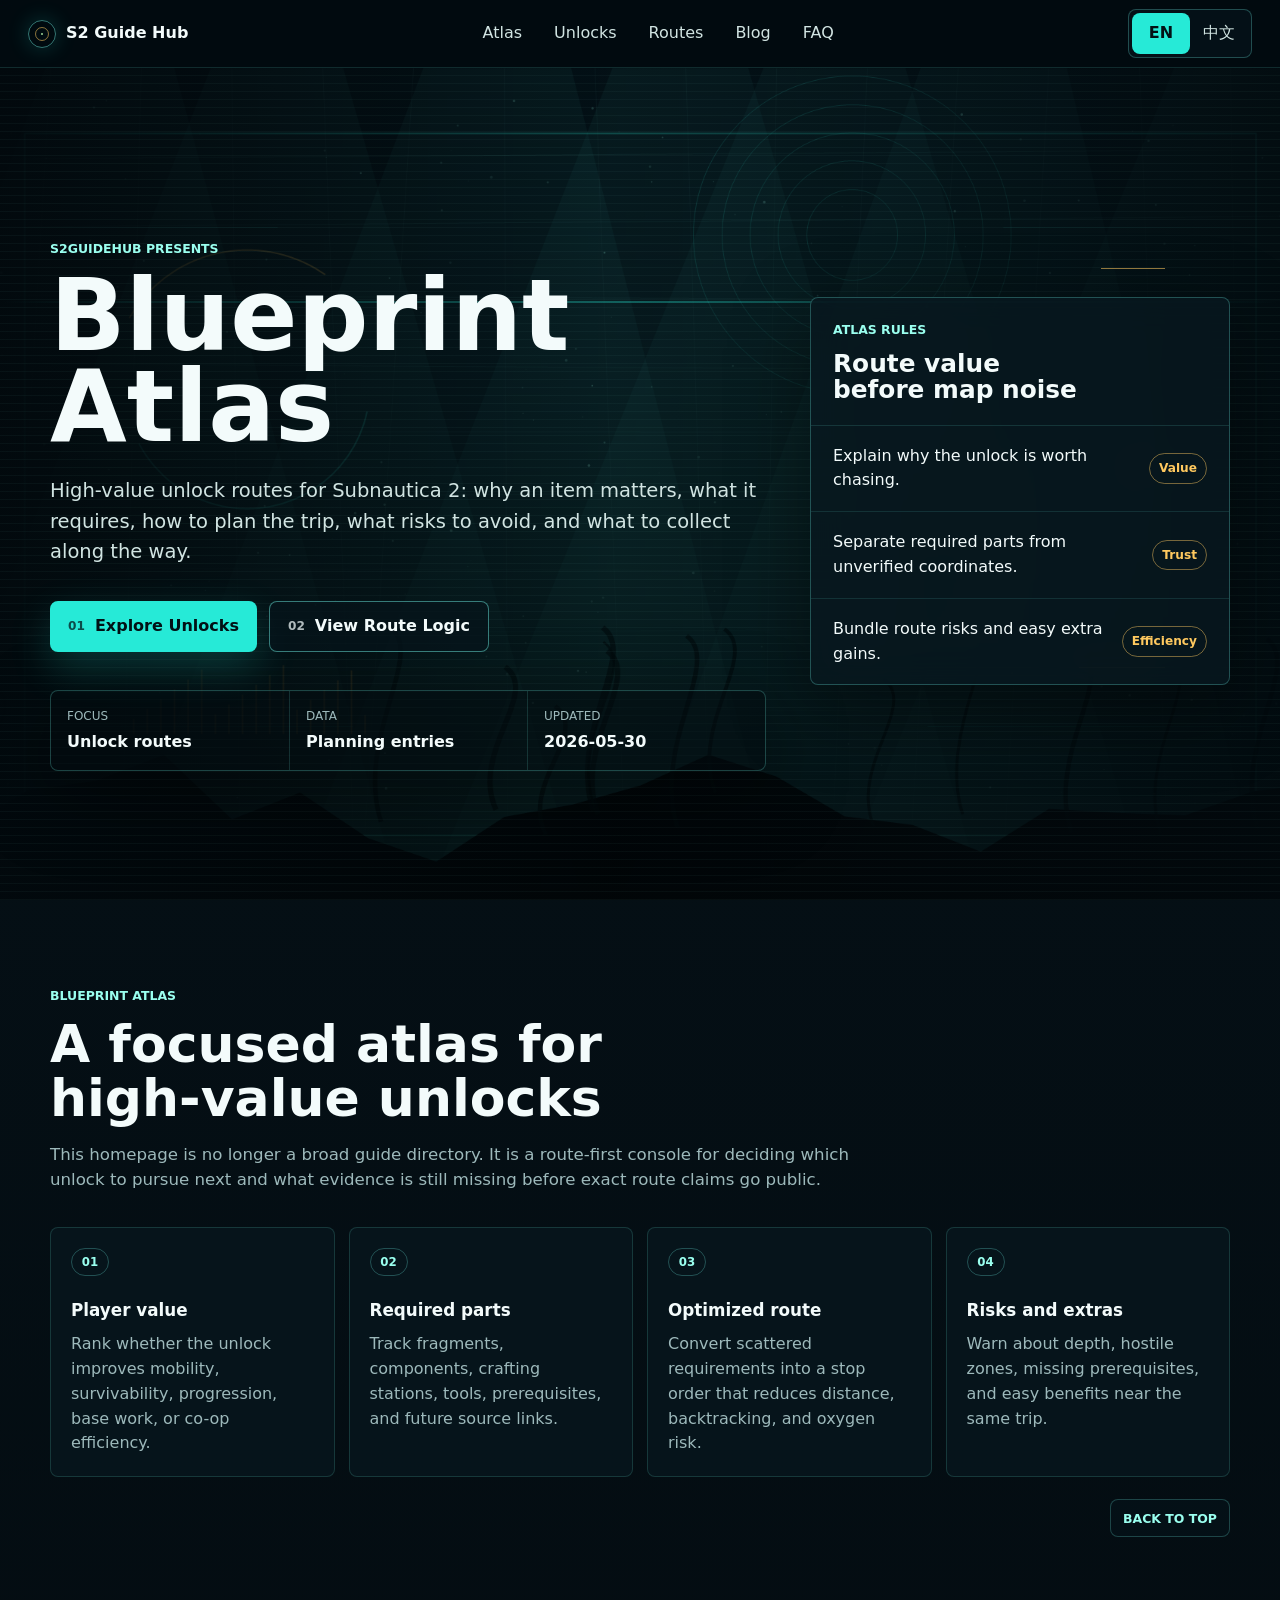
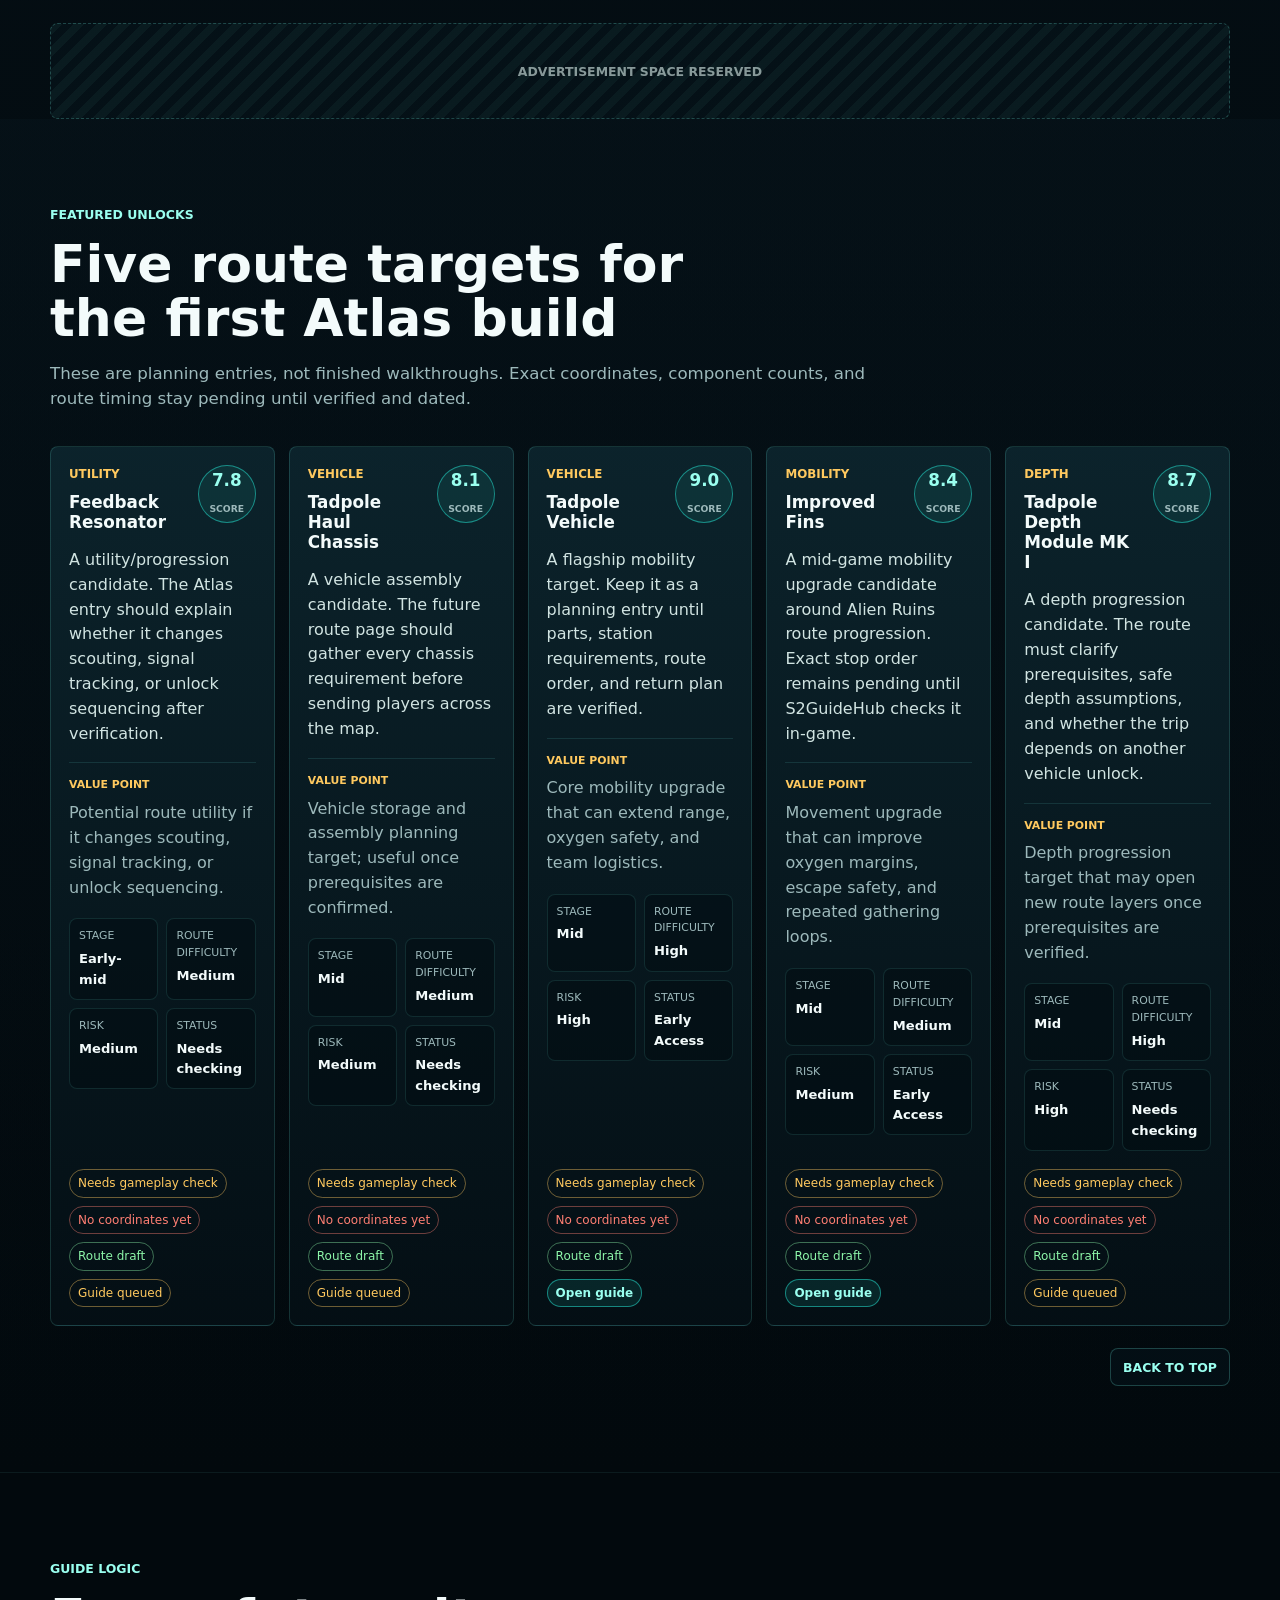
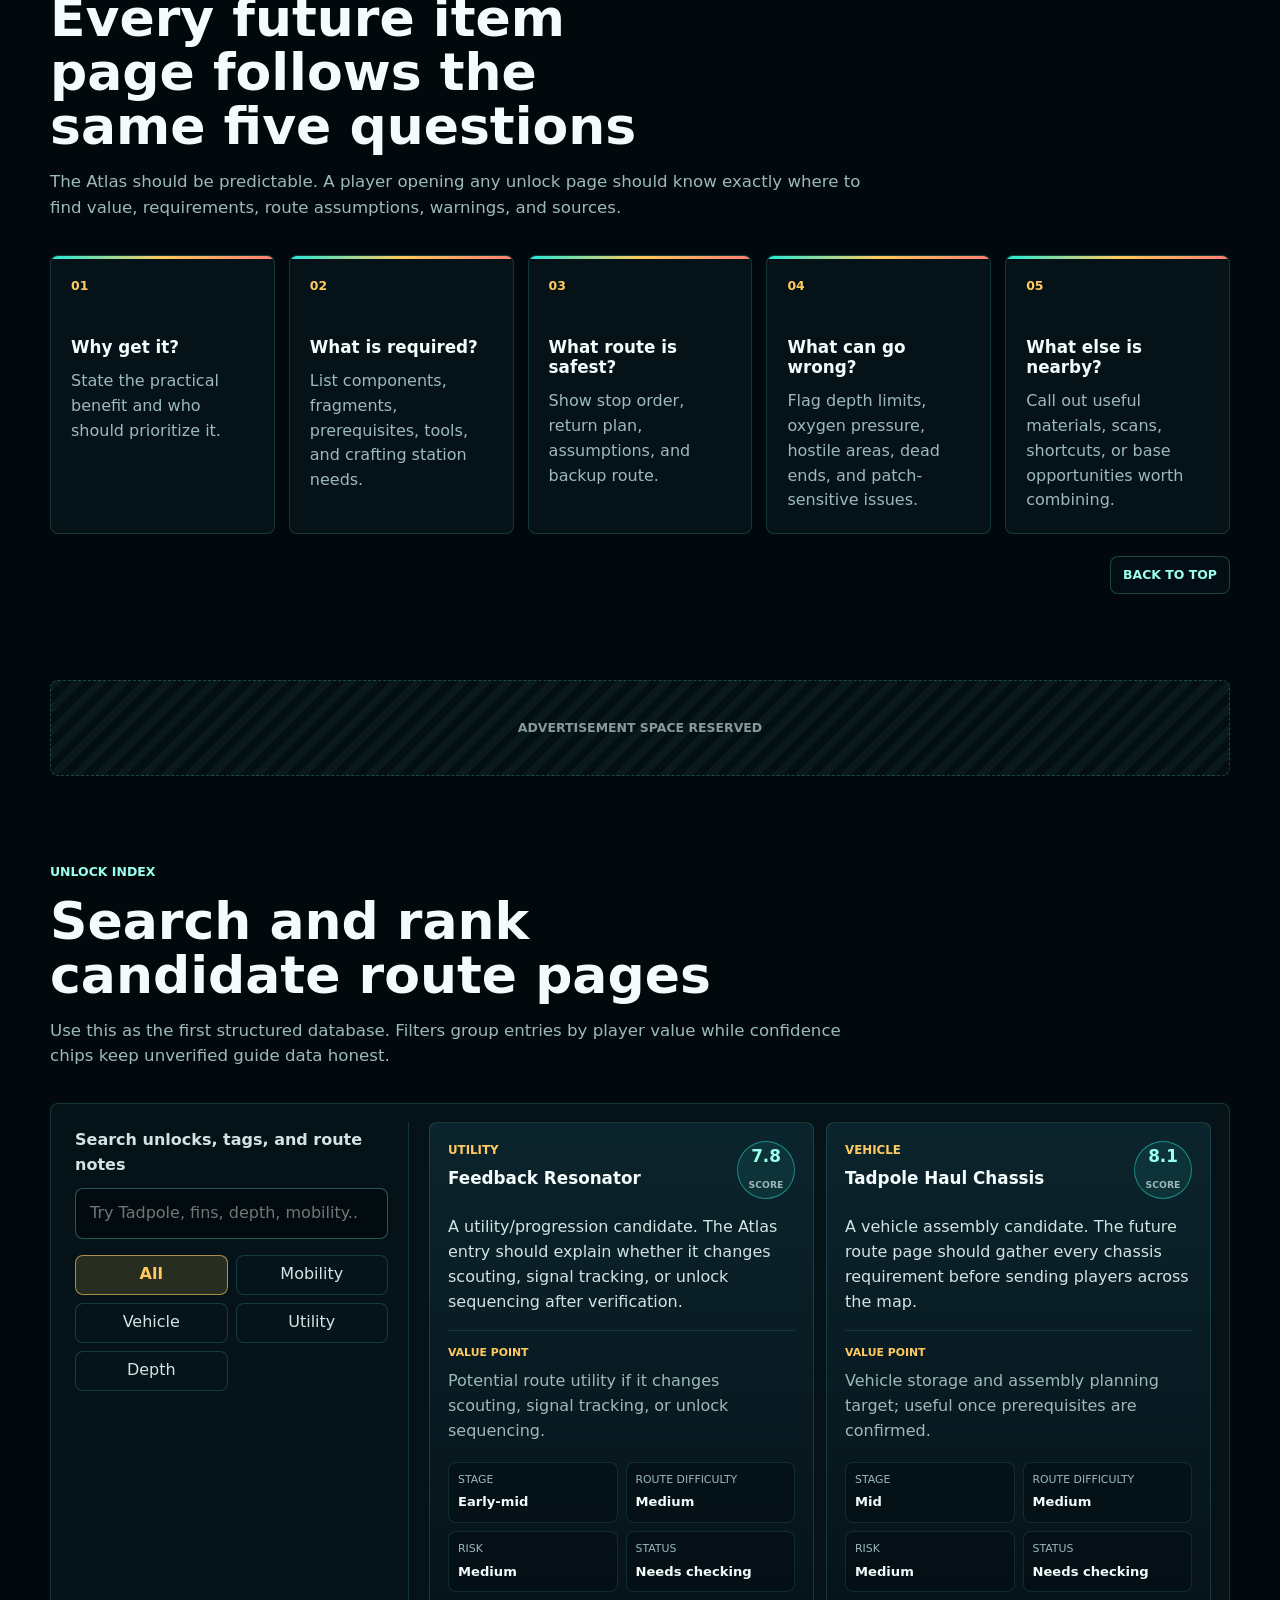
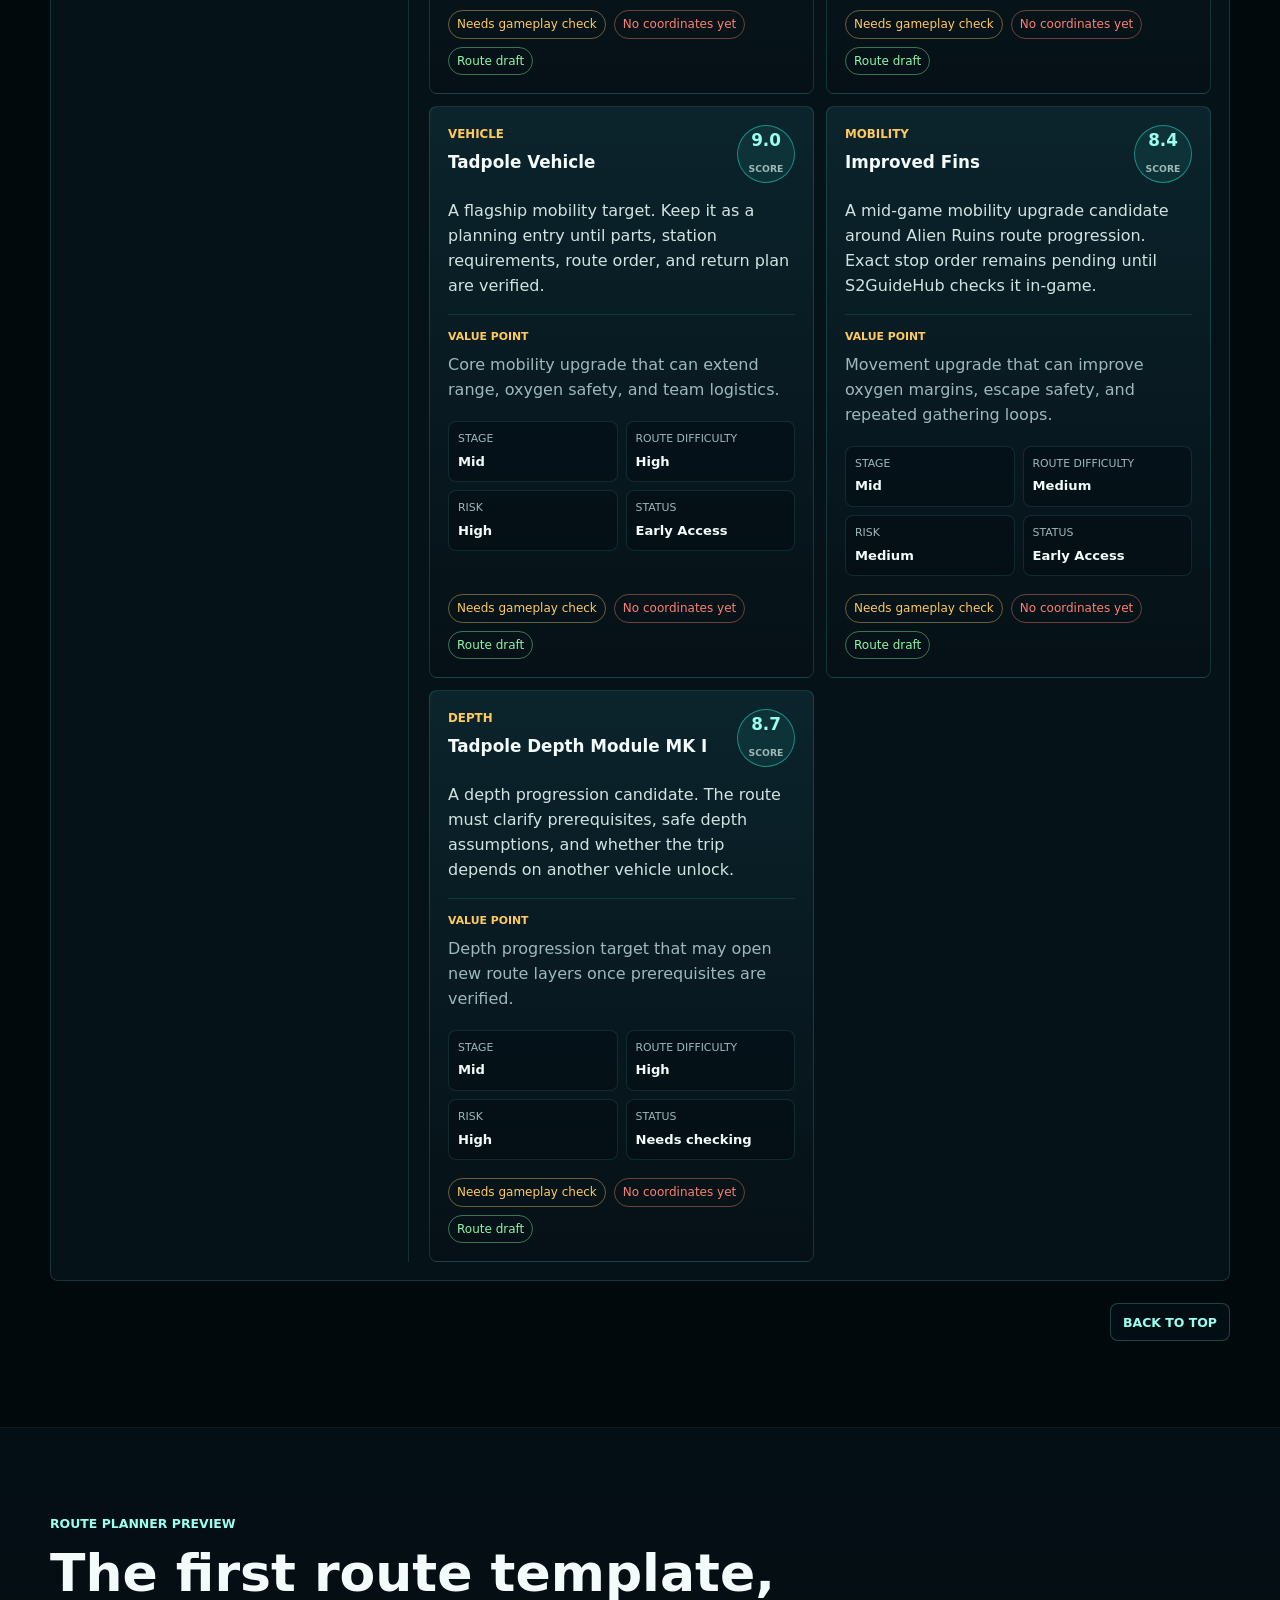
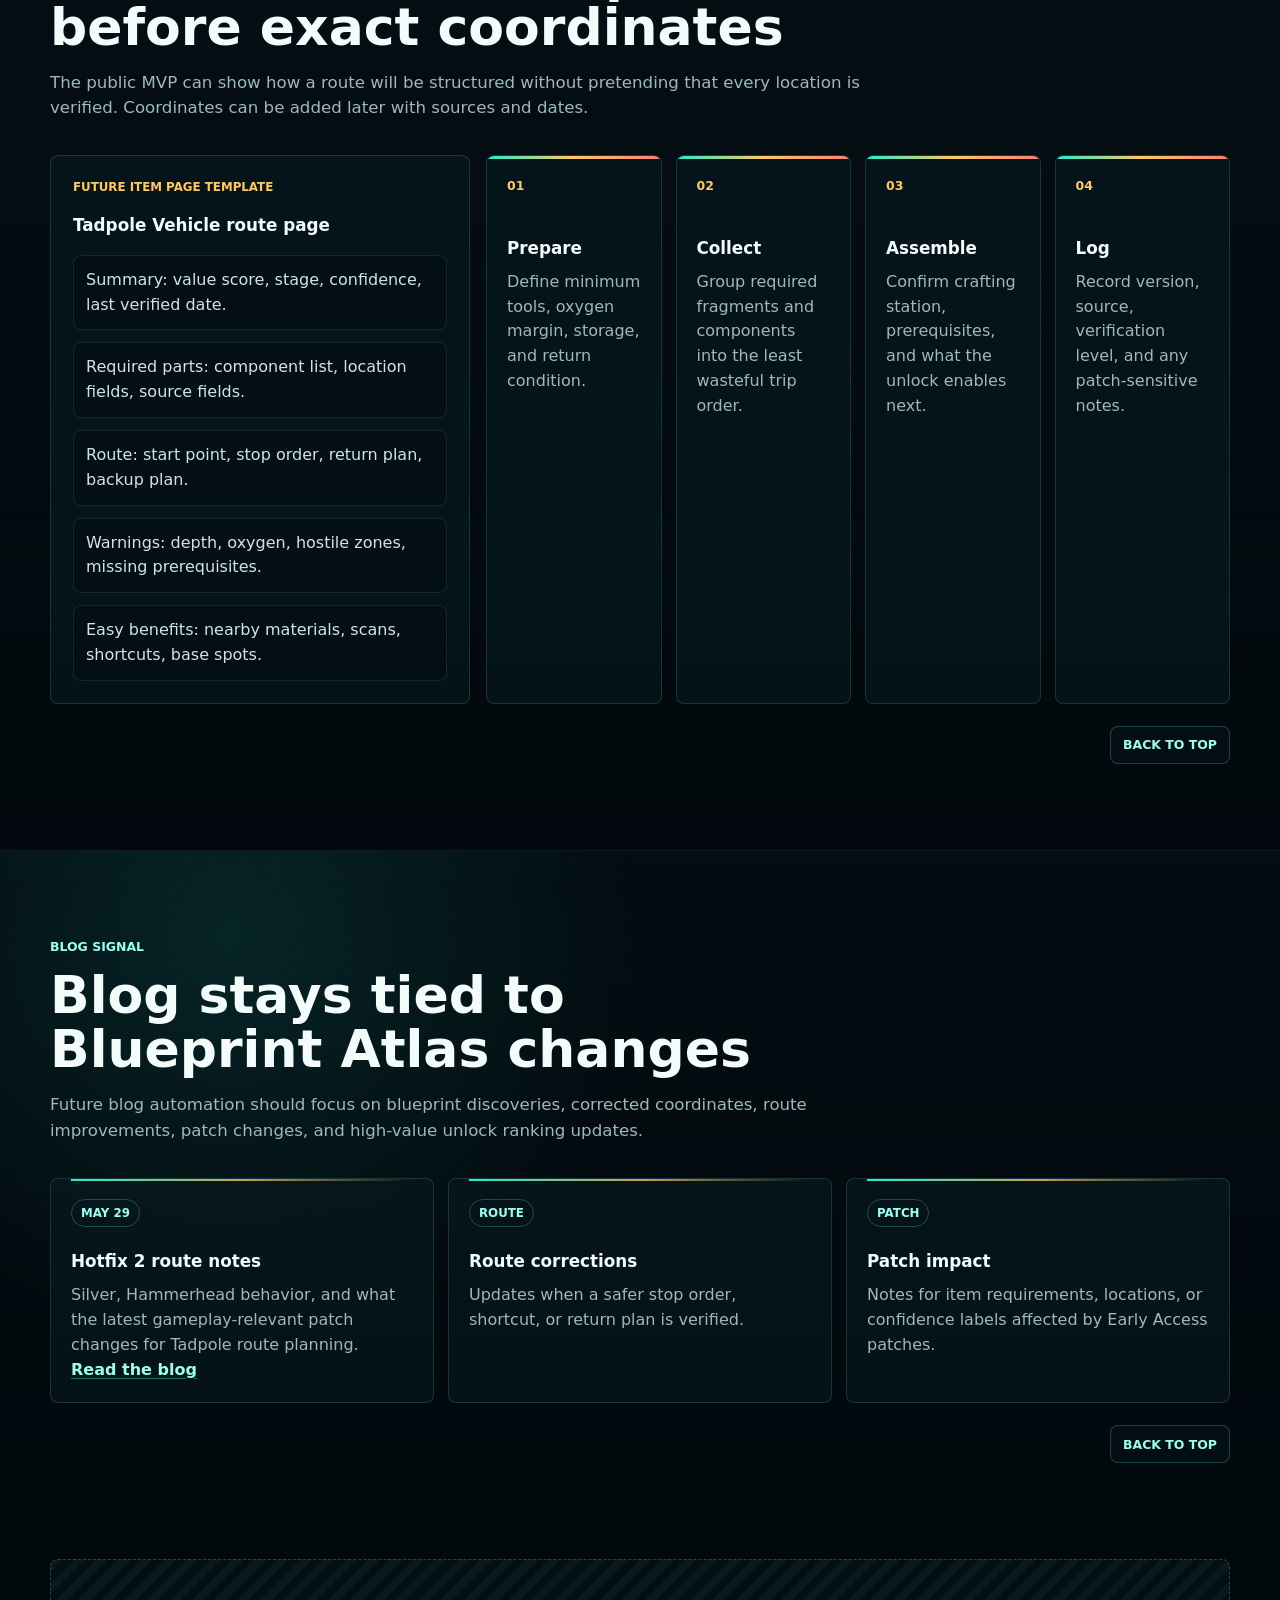
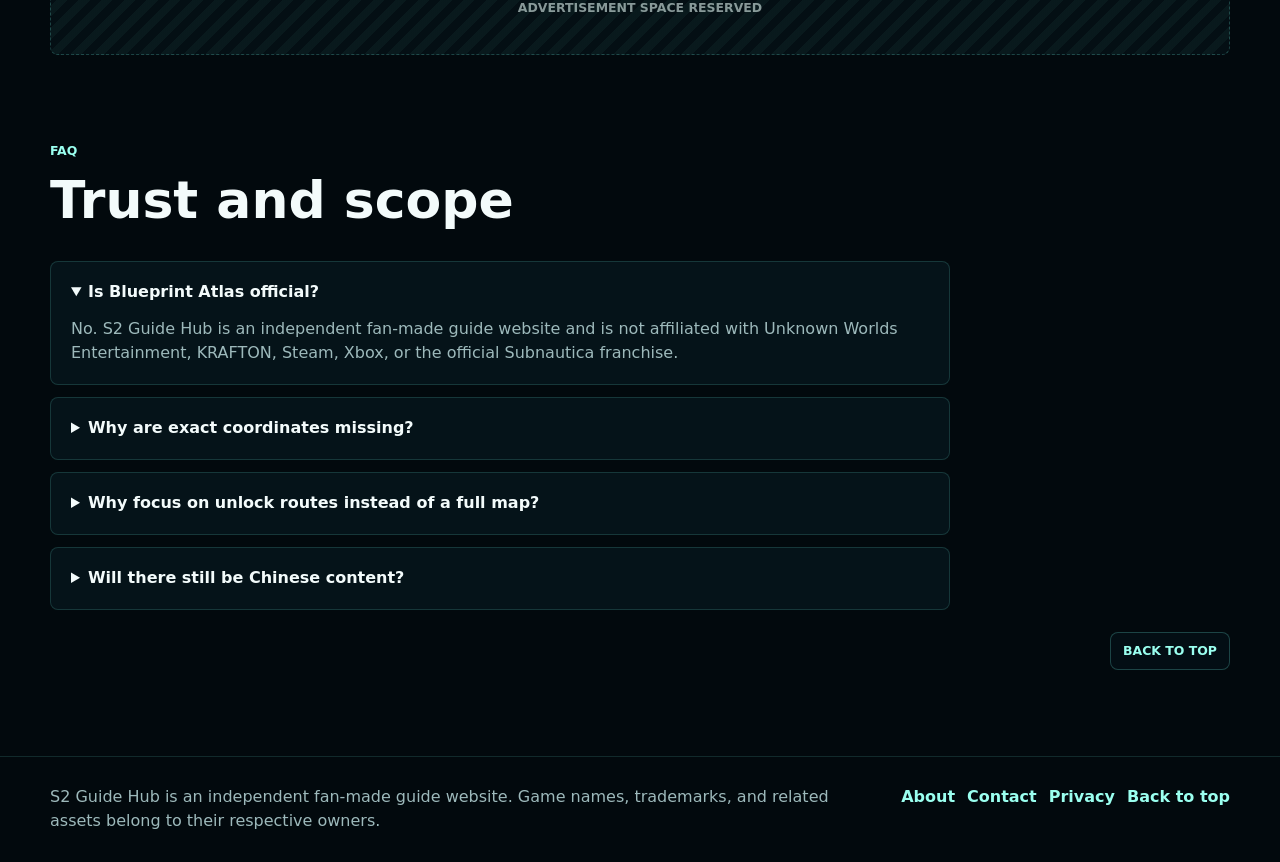
==== commit cabc1265: "Add Improved Fins guide" ====
--- a/index.html
+++ b/index.html
@@ -98,7 +98,7 @@
             </div>
             <div>
               <dt data-i18n="statusChecked">Updated</dt>
-              <dd>2026-05-29</dd>
+              <dd>2026-05-30</dd>
             </div>
           </dl>
         </div>
--- a/css/styles.css
+++ b/css/styles.css
@@ -1020,6 +1020,7 @@
 
 .guide-hero-summary div,
 .guide-panel {
+  min-width: 0;
   border: 1px solid rgba(110, 238, 225, 0.16);
   border-radius: var(--radius);
   background: rgba(8, 24, 31, 0.74);
@@ -1043,6 +1044,7 @@
   margin-top: 6px;
   color: var(--ink);
   line-height: 1.2;
+  overflow-wrap: anywhere;
 }
 
 .guide-section {
@@ -1086,6 +1088,7 @@
 .guide-meta-list dd {
   margin: 5px 0 0;
   color: var(--soft);
+  overflow-wrap: anywhere;
 }
 
 .status-card {
@@ -1129,6 +1132,7 @@
 
 .guide-table td {
   color: var(--soft);
+  overflow-wrap: anywhere;
 }
 
 .source-list {
@@ -1148,104 +1152,295 @@
 
 .source-list span {
   color: var(--muted);
-}
-
-.article-main {
-  padding-bottom: 48px;
-}
-
-.article-hero {
-  padding: 86px max(24px, calc((100vw - var(--max)) / 2)) 34px;
-}
-
-.article-hero h1 {
-  max-width: 980px;
-  font-size: 4.3rem;
-  line-height: 1;
-}
-
-.article-hero p:not(.eyebrow) {
-  max-width: 860px;
+  overflow-wrap: anywhere;
+}
+
+.article-page {
+  padding-bottom: 64px;
+  background:
+    radial-gradient(circle at 78% 8%, rgba(255, 201, 95, 0.08), transparent 30%),
+    radial-gradient(circle at 18% 28%, rgba(38, 234, 215, 0.08), transparent 32%),
+    linear-gradient(180deg, rgba(6, 18, 25, 0.88), rgba(2, 9, 13, 1) 62%);
+}
+
+.article-shell {
+  max-width: var(--max);
+  margin: 0 auto;
+  padding: 48px 24px 0;
+}
+
+.article-masthead {
+  padding: 28px 0 34px;
+  border-bottom: 1px solid rgba(110, 238, 225, 0.14);
+}
+
+.article-masthead h1 {
+  max-width: 900px;
+  margin: 12px 0 16px;
+  font-size: 3.5rem;
+  line-height: 1.04;
+}
+
+.article-deck {
+  max-width: 820px;
+  margin: 0;
   color: var(--soft);
-  font-size: 1.12rem;
+  font-size: 1.08rem;
+  line-height: 1.6;
 }
 
 .article-meta {
   display: flex;
   flex-wrap: wrap;
   gap: 8px;
-  margin-top: 24px;
+  margin-top: 22px;
 }
 
 .article-meta span {
-  border: 1px solid rgba(110, 238, 225, 0.2);
-  border-radius: 999px;
-  background: rgba(8, 24, 31, 0.64);
+  border: 1px solid rgba(110, 238, 225, 0.24);
+  border-radius: 6px;
+  background: rgba(8, 24, 31, 0.74);
   color: var(--cyan-soft);
   padding: 6px 10px;
   font-size: 0.76rem;
   font-weight: 900;
 }
 
-.article-figure,
-.article-section {
-  max-width: var(--max);
-  margin: 0 auto;
-  padding-left: 24px;
-  padding-right: 24px;
+.article-meta span:nth-child(2) {
+  border-color: rgba(255, 201, 95, 0.34);
+  color: var(--amber);
 }
 
 .article-figure {
-  margin-top: 10px;
-  margin-bottom: 36px;
+  margin: 30px 0 0;
+  border: 1px solid rgba(110, 238, 225, 0.18);
+  border-radius: var(--radius);
+  background: rgba(8, 24, 31, 0.62);
+  overflow: hidden;
+  box-shadow: var(--shadow);
 }
 
 .article-figure img {
   display: block;
   width: 100%;
-  border: 1px solid rgba(110, 238, 225, 0.18);
-  border-radius: var(--radius);
-  box-shadow: var(--shadow);
+  aspect-ratio: 16 / 7;
+  object-fit: cover;
 }
 
 .article-figure figcaption {
-  margin-top: 10px;
+  border-top: 1px solid rgba(110, 238, 225, 0.12);
   color: var(--muted);
   font-size: 0.82rem;
+  padding: 10px 12px;
+}
+
+.article-layout {
+  display: grid;
+  grid-template-columns: minmax(0, 760px) minmax(240px, 300px);
+  gap: 56px;
+  align-items: start;
+  margin-top: 40px;
+}
+
+.article-content {
+  max-width: 760px;
+  min-width: 0;
+}
+
+.article-content p,
+.article-content li {
+  color: var(--soft);
+  font-size: 1.0625rem;
+  line-height: 1.7;
+}
+
+.article-content p {
+  margin: 14px 0 0;
+}
+
+.section-kicker {
+  display: inline-block;
+  margin-bottom: 8px;
+  color: var(--amber);
+  font-size: 0.74rem;
+  font-weight: 900;
+  text-transform: uppercase;
 }
 
 .article-section {
+  border-top: 1px solid rgba(110, 238, 225, 0.12);
+  padding: 36px 0;
+}
+
+.article-section h2,
+.article-callout h2 {
+  margin: 0;
+  font-size: 2rem;
+  line-height: 1.16;
+}
+
+.article-section h3,
+.impact-card h3 {
+  margin: 8px 0 0;
+  font-size: 1.04rem;
+  line-height: 1.25;
+}
+
+.article-callout {
+  border: 1px solid rgba(110, 238, 225, 0.2);
+  border-left: 3px solid var(--cyan);
+  border-radius: var(--radius);
+  background:
+    linear-gradient(135deg, rgba(14, 48, 55, 0.88), rgba(7, 18, 24, 0.94)),
+    rgba(8, 24, 31, 0.82);
+  padding: 24px;
+}
+
+.takeaway-list,
+.verification-list {
+  display: grid;
+  gap: 12px;
+  margin: 18px 0 0;
+  padding: 0;
+  list-style: none;
+}
+
+.takeaway-list li {
+  border-left: 3px solid rgba(255, 201, 95, 0.72);
+  padding-left: 14px;
+}
+
+.impact-grid {
+  display: grid;
+  grid-template-columns: repeat(3, minmax(0, 1fr));
+  gap: 12px;
+  margin-top: 18px;
+}
+
+.impact-card {
+  border: 1px solid rgba(110, 238, 225, 0.16);
+  border-radius: var(--radius);
+  background: rgba(8, 24, 31, 0.74);
+  padding: 16px;
+}
+
+.impact-card span {
+  color: var(--amber);
+  font-size: 0.78rem;
+  font-weight: 900;
+}
+
+.impact-card p {
+  color: var(--muted);
+  font-size: 0.94rem;
+  line-height: 1.6;
+}
+
+.verification-list {
+  counter-reset: verify-step;
+}
+
+.verification-list li {
+  position: relative;
+  border-top: 1px solid rgba(110, 238, 225, 0.12);
+  padding: 14px 0 0 42px;
+}
+
+.verification-list li::before {
+  position: absolute;
+  left: 0;
+  top: 14px;
+  width: 28px;
+  height: 28px;
+  border: 1px solid rgba(255, 201, 95, 0.42);
+  border-radius: 6px;
+  color: var(--amber);
+  content: counter(verify-step, decimal-leading-zero);
+  counter-increment: verify-step;
+  display: grid;
+  place-items: center;
+  font-size: 0.72rem;
+  font-weight: 900;
+}
+
+.verification-list strong {
+  color: var(--ink);
+}
+
+.article-source-list li {
+  border-color: rgba(255, 201, 95, 0.2);
+}
+
+.article-sidebar {
+  position: sticky;
+  top: 92px;
+  display: grid;
+  gap: 14px;
+}
+
+.sidebar-panel {
+  border: 1px solid rgba(110, 238, 225, 0.16);
+  border-radius: var(--radius);
+  background: rgba(6, 18, 25, 0.82);
+  padding: 16px;
+}
+
+.sidebar-panel h2 {
+  margin: 0 0 12px;
+  color: var(--ink);
+  font-size: 0.92rem;
+}
+
+.sidebar-panel ol {
+  display: grid;
+  gap: 9px;
+  margin: 0;
+  padding-left: 18px;
+  color: var(--muted);
+}
+
+.sidebar-panel a {
+  color: var(--soft);
+}
+
+.sidebar-panel a:hover,
+.sidebar-panel a:focus-visible {
+  color: var(--cyan-soft);
+}
+
+.patch-facts dl {
+  display: grid;
+  gap: 0;
+  margin: 0;
+}
+
+.patch-facts div {
   border-top: 1px solid rgba(110, 238, 225, 0.1);
-  padding-top: 40px;
-  padding-bottom: 40px;
-}
-
-.article-section h2 {
-  max-width: 840px;
-  font-size: 2.4rem;
-}
-
-.article-section p {
-  max-width: 850px;
+  padding: 10px 0;
+}
+
+.patch-facts div:first-child {
+  border-top: 0;
+  padding-top: 0;
+}
+
+.patch-facts dt {
   color: var(--muted);
-}
-
-.article-checklist {
-  display: grid;
-  grid-template-columns: repeat(4, minmax(0, 1fr));
-  gap: 14px;
-  margin-top: 24px;
-}
-
-.article-checklist article {
-  border: 1px solid rgba(110, 238, 225, 0.16);
-  border-radius: var(--radius);
-  background: rgba(8, 24, 31, 0.72);
-  padding: 18px;
-}
-
-.article-checklist p {
-  margin-bottom: 0;
+  font-size: 0.72rem;
+  font-weight: 900;
+  text-transform: uppercase;
+}
+
+.patch-facts dd {
+  margin: 2px 0 0;
+  color: var(--soft);
+}
+
+.status-panel p {
+  margin: 8px 0 0;
+  border-left: 2px solid rgba(255, 201, 95, 0.56);
+  color: var(--soft);
+  padding-left: 10px;
 }
 
 .site-footer {
@@ -1352,8 +1547,18 @@
 
   .finder-shell,
   .route-template-grid,
-  .guide-layout {
+  .guide-layout,
+  .article-layout {
     grid-template-columns: 1fr;
+  }
+
+  .article-content {
+    max-width: 760px;
+  }
+
+  .article-sidebar {
+    position: static;
+    grid-template-columns: repeat(3, minmax(0, 1fr));
   }
 
   .finder-controls {
@@ -1477,22 +1682,49 @@
     grid-template-columns: 1fr;
   }
 
-  .article-hero {
-    padding: 58px 18px 26px;
-  }
-
-  .article-hero h1 {
-    font-size: 2.45rem;
-  }
-
-  .article-section,
-  .article-figure {
-    padding-left: 18px;
-    padding-right: 18px;
+  .article-shell {
+    padding: 34px 18px 0;
+  }
+
+  .article-masthead {
+    padding: 18px 0 28px;
+  }
+
+  .article-masthead h1 {
+    font-size: 2.25rem;
+    line-height: 1.08;
+  }
+
+  .article-deck,
+  .article-content p,
+  .article-content li {
+    font-size: 1rem;
+  }
+
+  .article-figure img {
+    aspect-ratio: 16 / 9;
+  }
+
+  .article-layout {
+    gap: 28px;
+    margin-top: 28px;
   }
 
   .article-section h2 {
-    font-size: 1.85rem;
+    font-size: 1.65rem;
+  }
+
+  .article-callout {
+    padding: 18px;
+  }
+
+  .article-callout h2 {
+    font-size: 1.65rem;
+  }
+
+  .impact-grid,
+  .article-sidebar {
+    grid-template-columns: 1fr;
   }
 
   .guide-hero-summary {
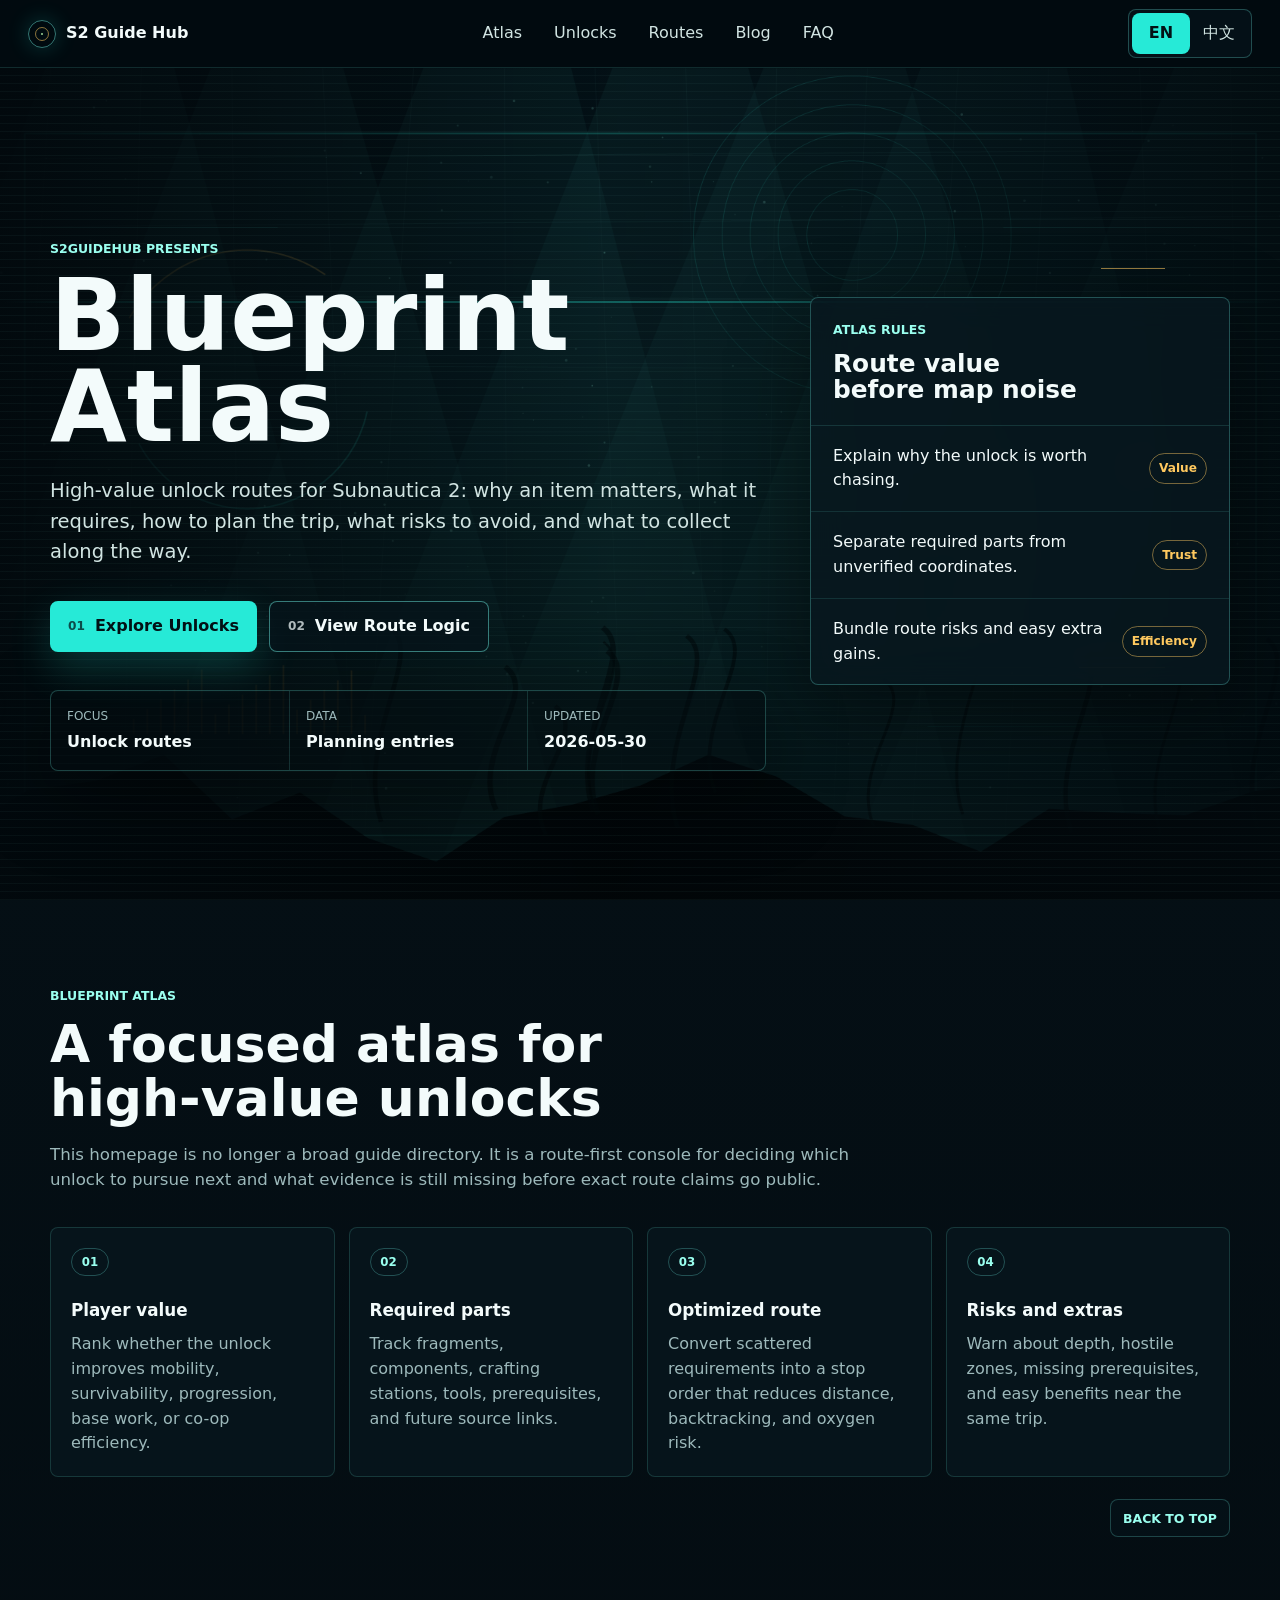
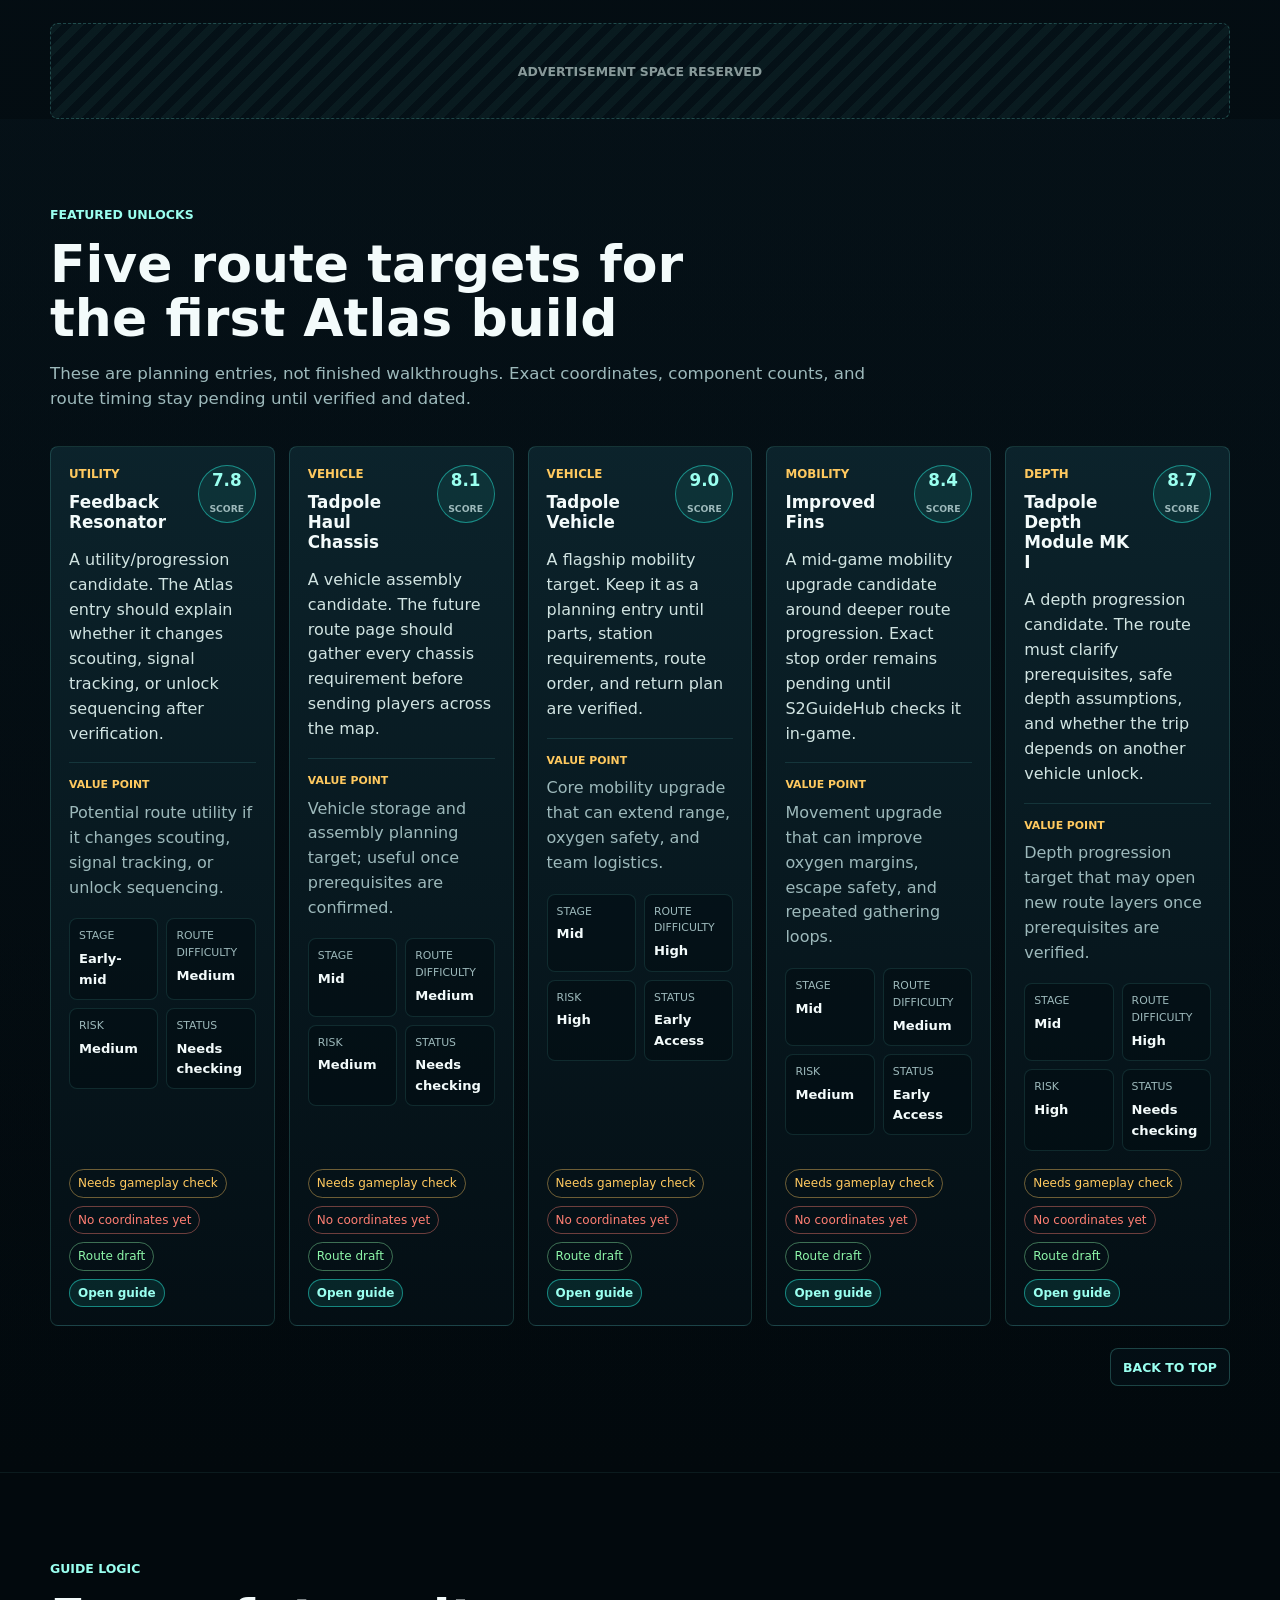
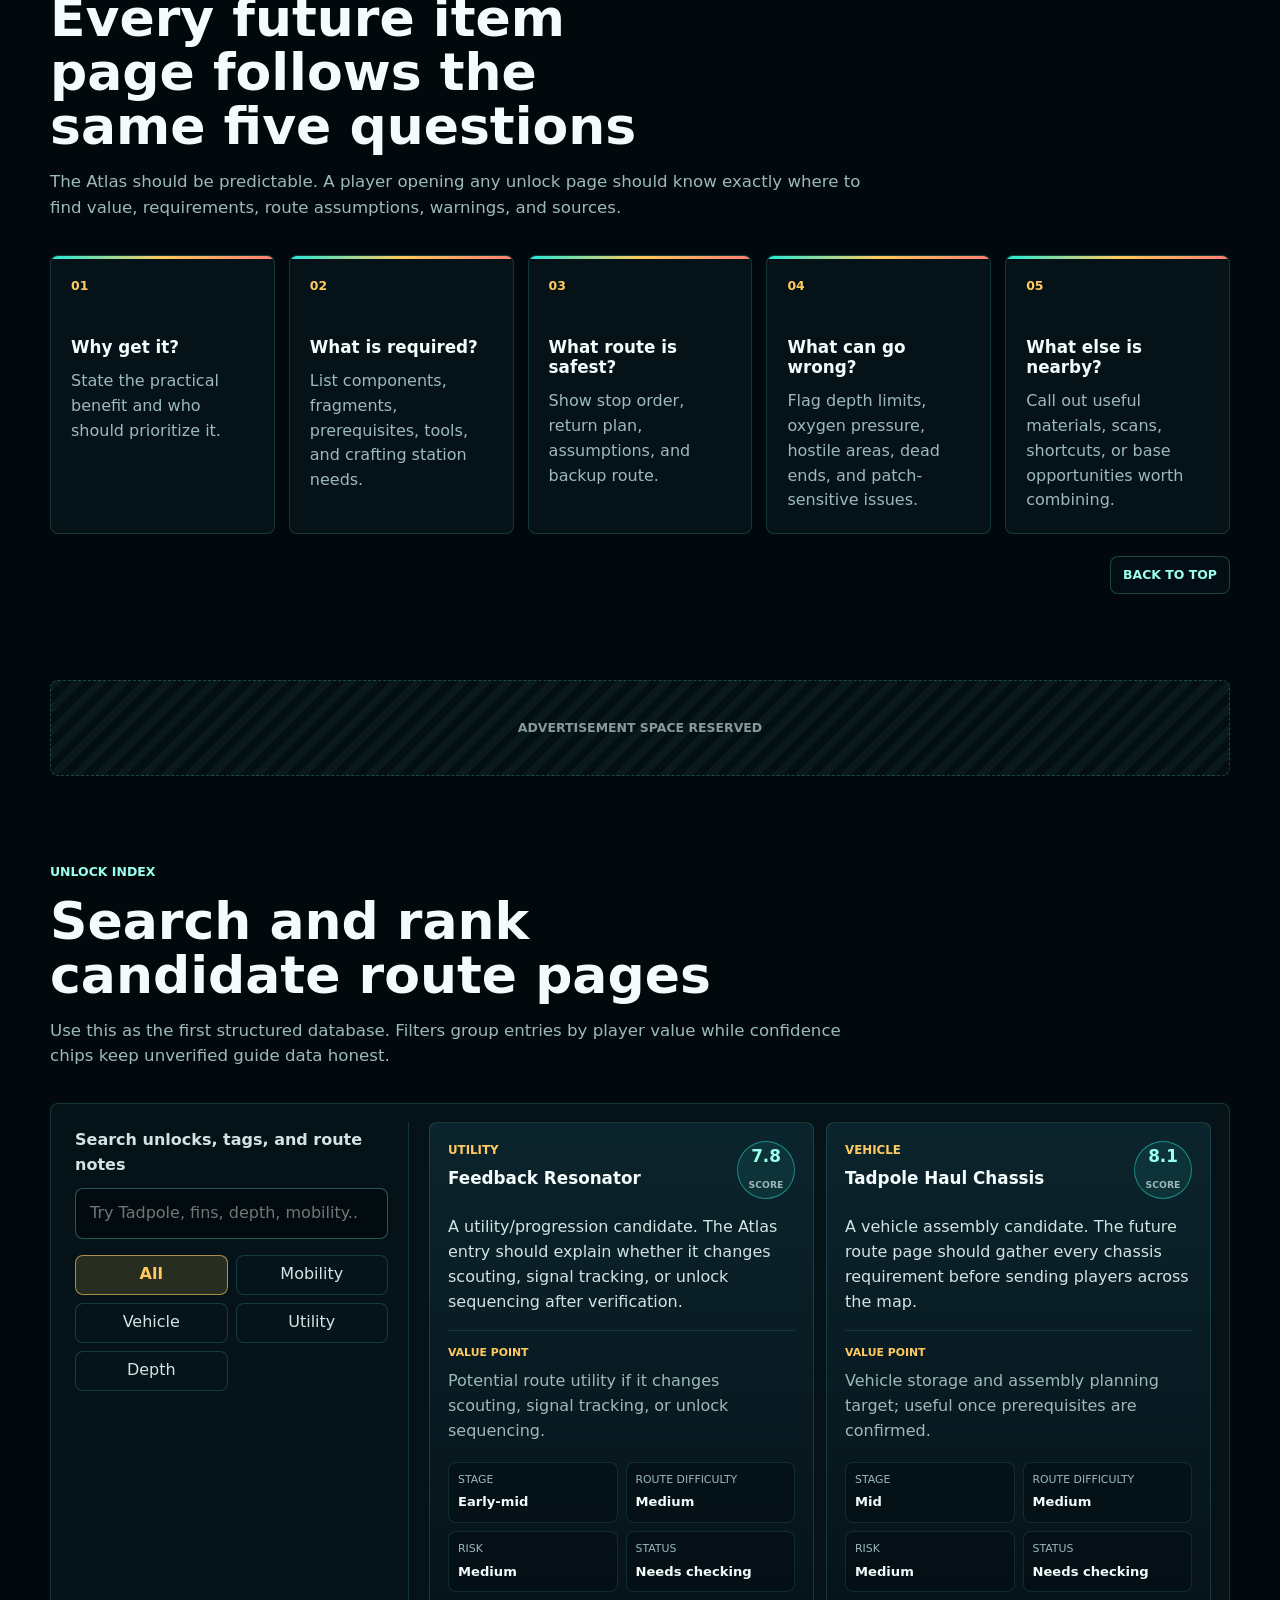
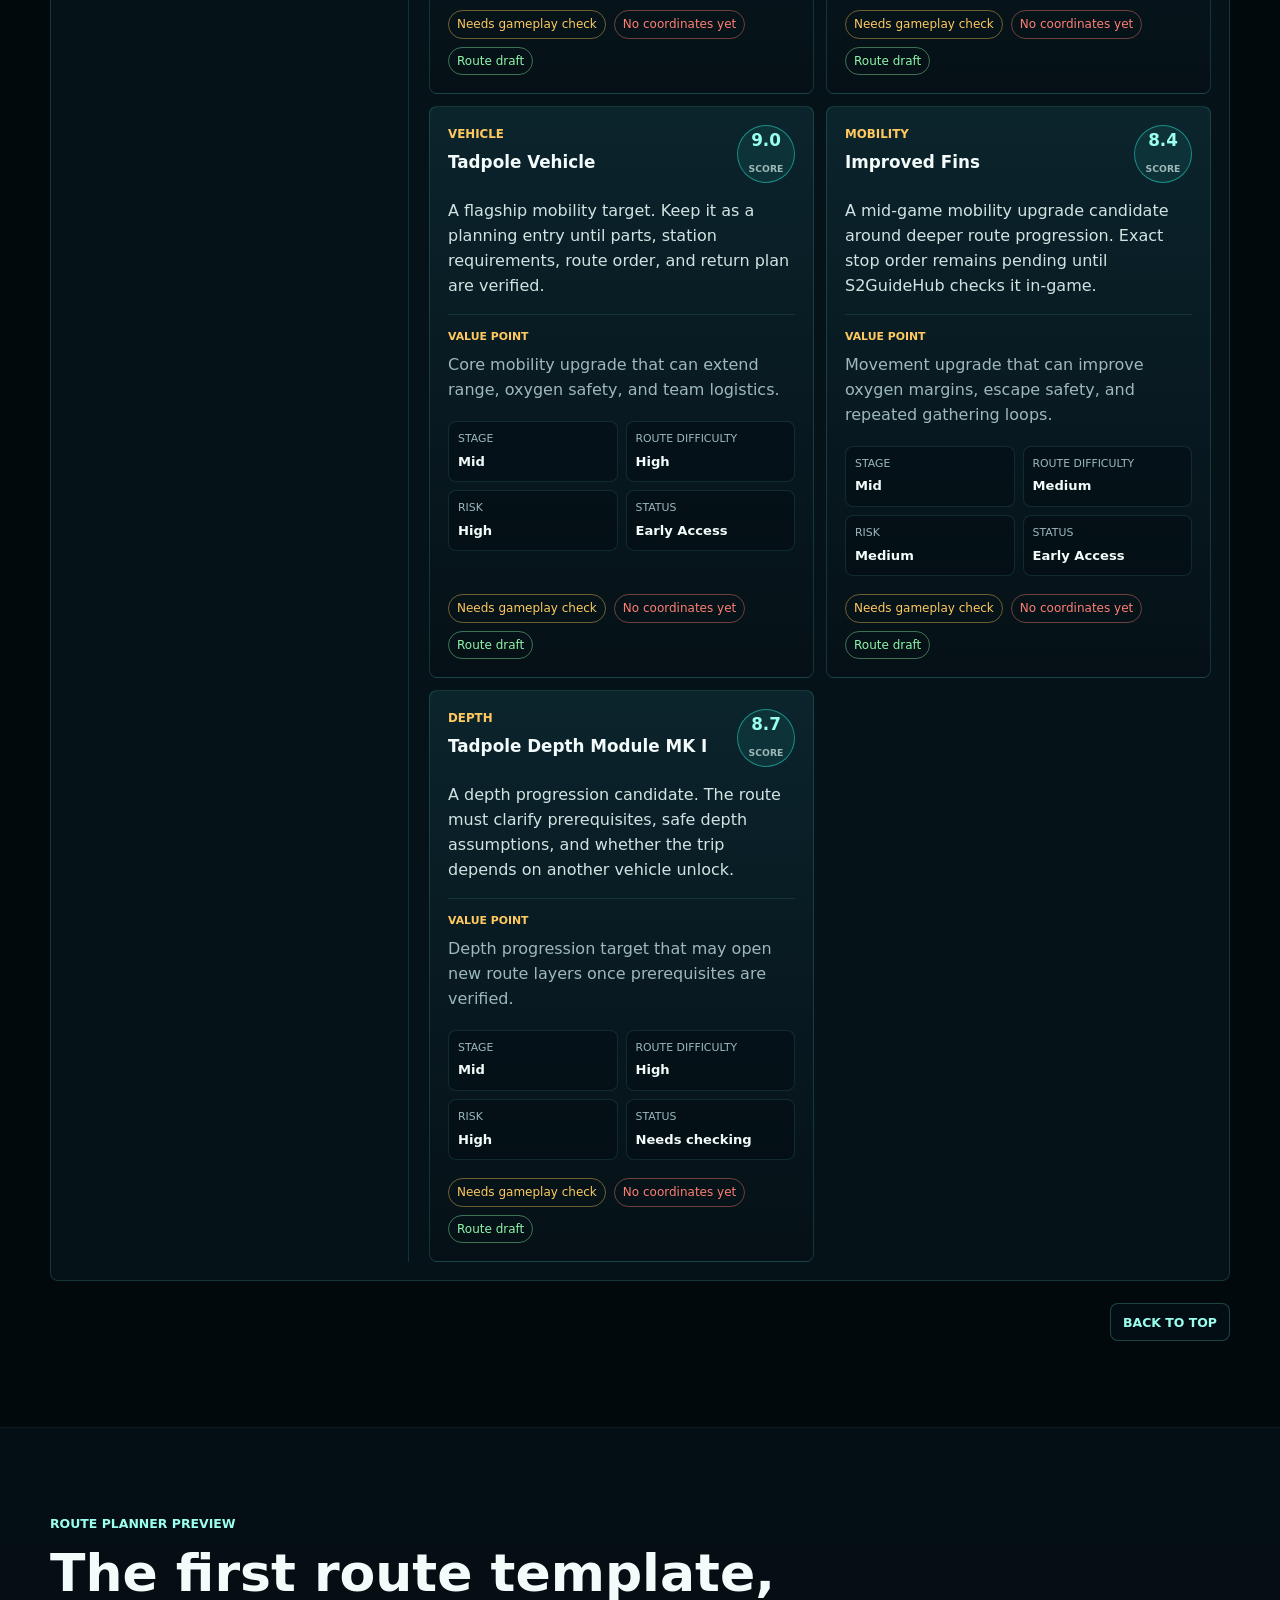
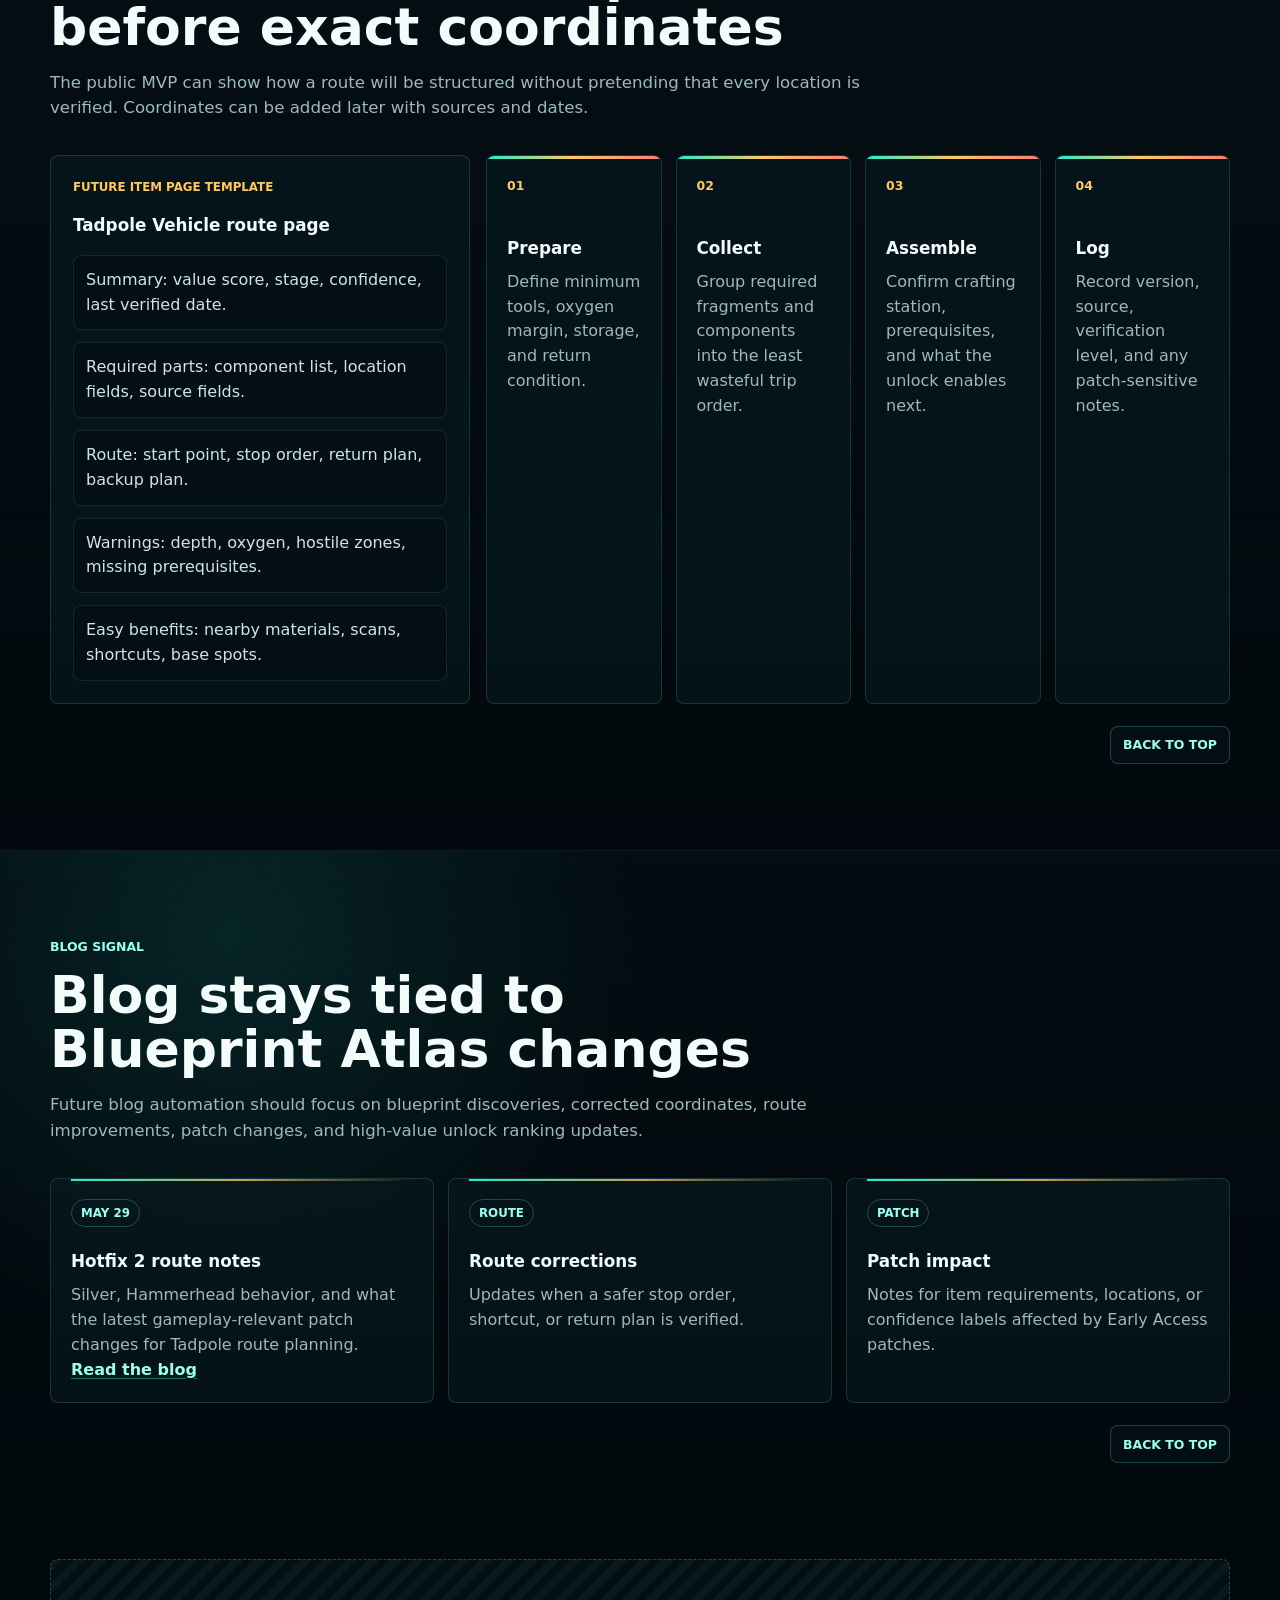
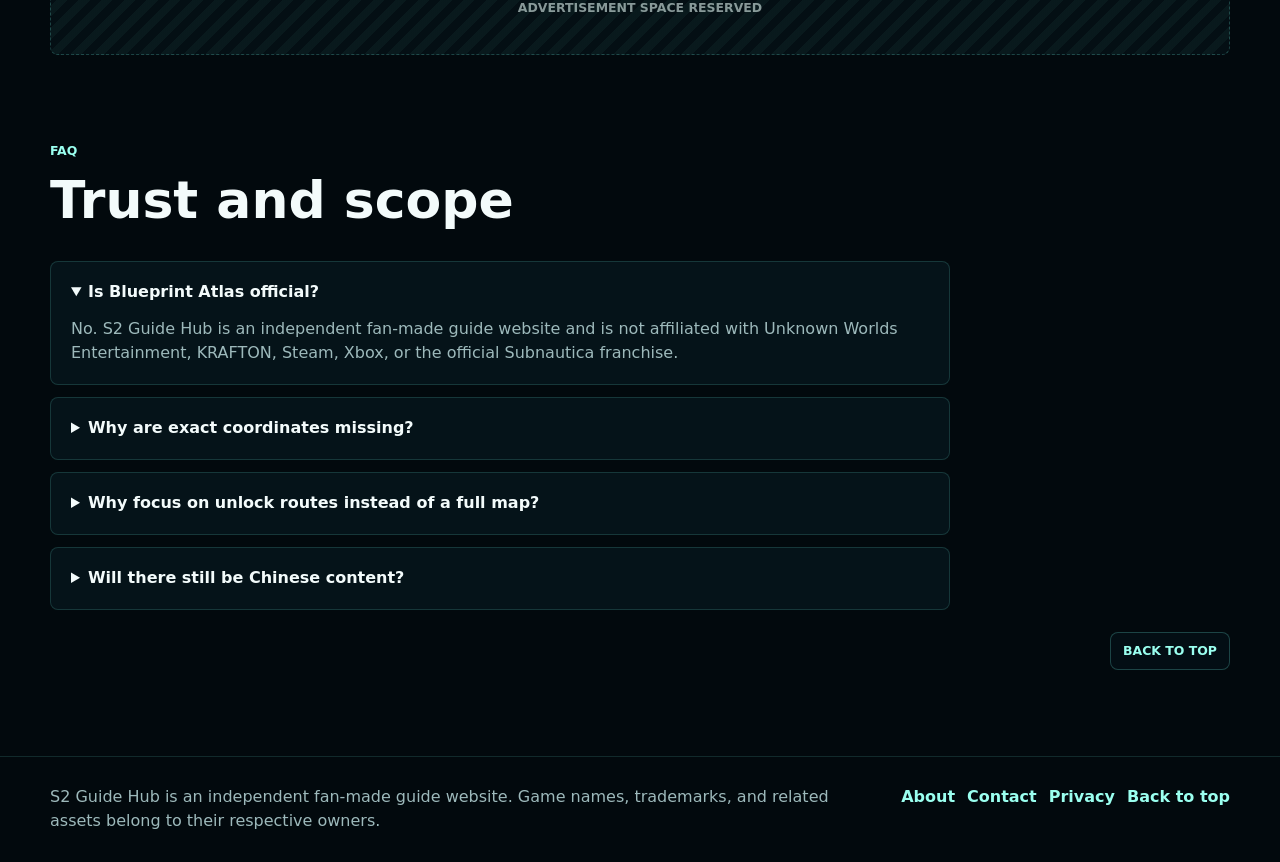
==== commit 203b3013: "Add Google Analytics tag" ====
--- a/index.html
+++ b/index.html
@@ -1,6 +1,14 @@
 <!doctype html>
 <html lang="en">
   <head>
+    <!-- Google tag (gtag.js) -->
+    <script async src="https://www.googletagmanager.com/gtag/js?id=G-YW6MKN77EK"></script>
+    <script>
+      window.dataLayer = window.dataLayer || [];
+      function gtag(){dataLayer.push(arguments);}
+      gtag('js', new Date());
+      gtag('config', 'G-YW6MKN77EK');
+    </script>
     <meta charset="utf-8">
     <meta name="viewport" content="width=device-width, initial-scale=1">
     <title>Blueprint Atlas | Subnautica 2 Unlock Routes - S2 Guide Hub</title>
--- a/css/styles.css
+++ b/css/styles.css
@@ -586,6 +586,17 @@
     linear-gradient(180deg, rgba(14, 40, 49, 0.82), rgba(5, 16, 22, 0.78));
 }
 
+a.unlock-card {
+  color: inherit;
+}
+
+a.unlock-card:hover,
+a.unlock-card:focus-visible {
+  border-color: rgba(255, 201, 95, 0.58);
+  outline: none;
+  transform: translateY(-2px);
+}
+
 .featured-unlock-card {
   min-height: 340px;
 }
@@ -1074,6 +1085,13 @@
   color: var(--muted);
 }
 
+.guide-related-links {
+  display: flex;
+  flex-wrap: wrap;
+  gap: 8px;
+  margin-top: 20px;
+}
+
 .guide-meta-list {
   display: grid;
   gap: 14px;
@@ -1618,7 +1636,11 @@
   }
 
   .page-hero p:not(.eyebrow) {
+    width: 100%;
+    max-width: 100%;
     font-size: 1rem;
+    overflow-wrap: anywhere;
+    word-break: break-word;
   }
 
   .text-section {
@@ -1731,6 +1753,16 @@
     grid-template-columns: 1fr;
   }
 
+  .guide-hero-summary div,
+  .guide-panel,
+  .module-card,
+  .route-step,
+  .blog-preview {
+    max-width: 100%;
+    overflow-wrap: anywhere;
+    word-break: break-word;
+  }
+
   .guide-section {
     padding: 42px 18px;
   }
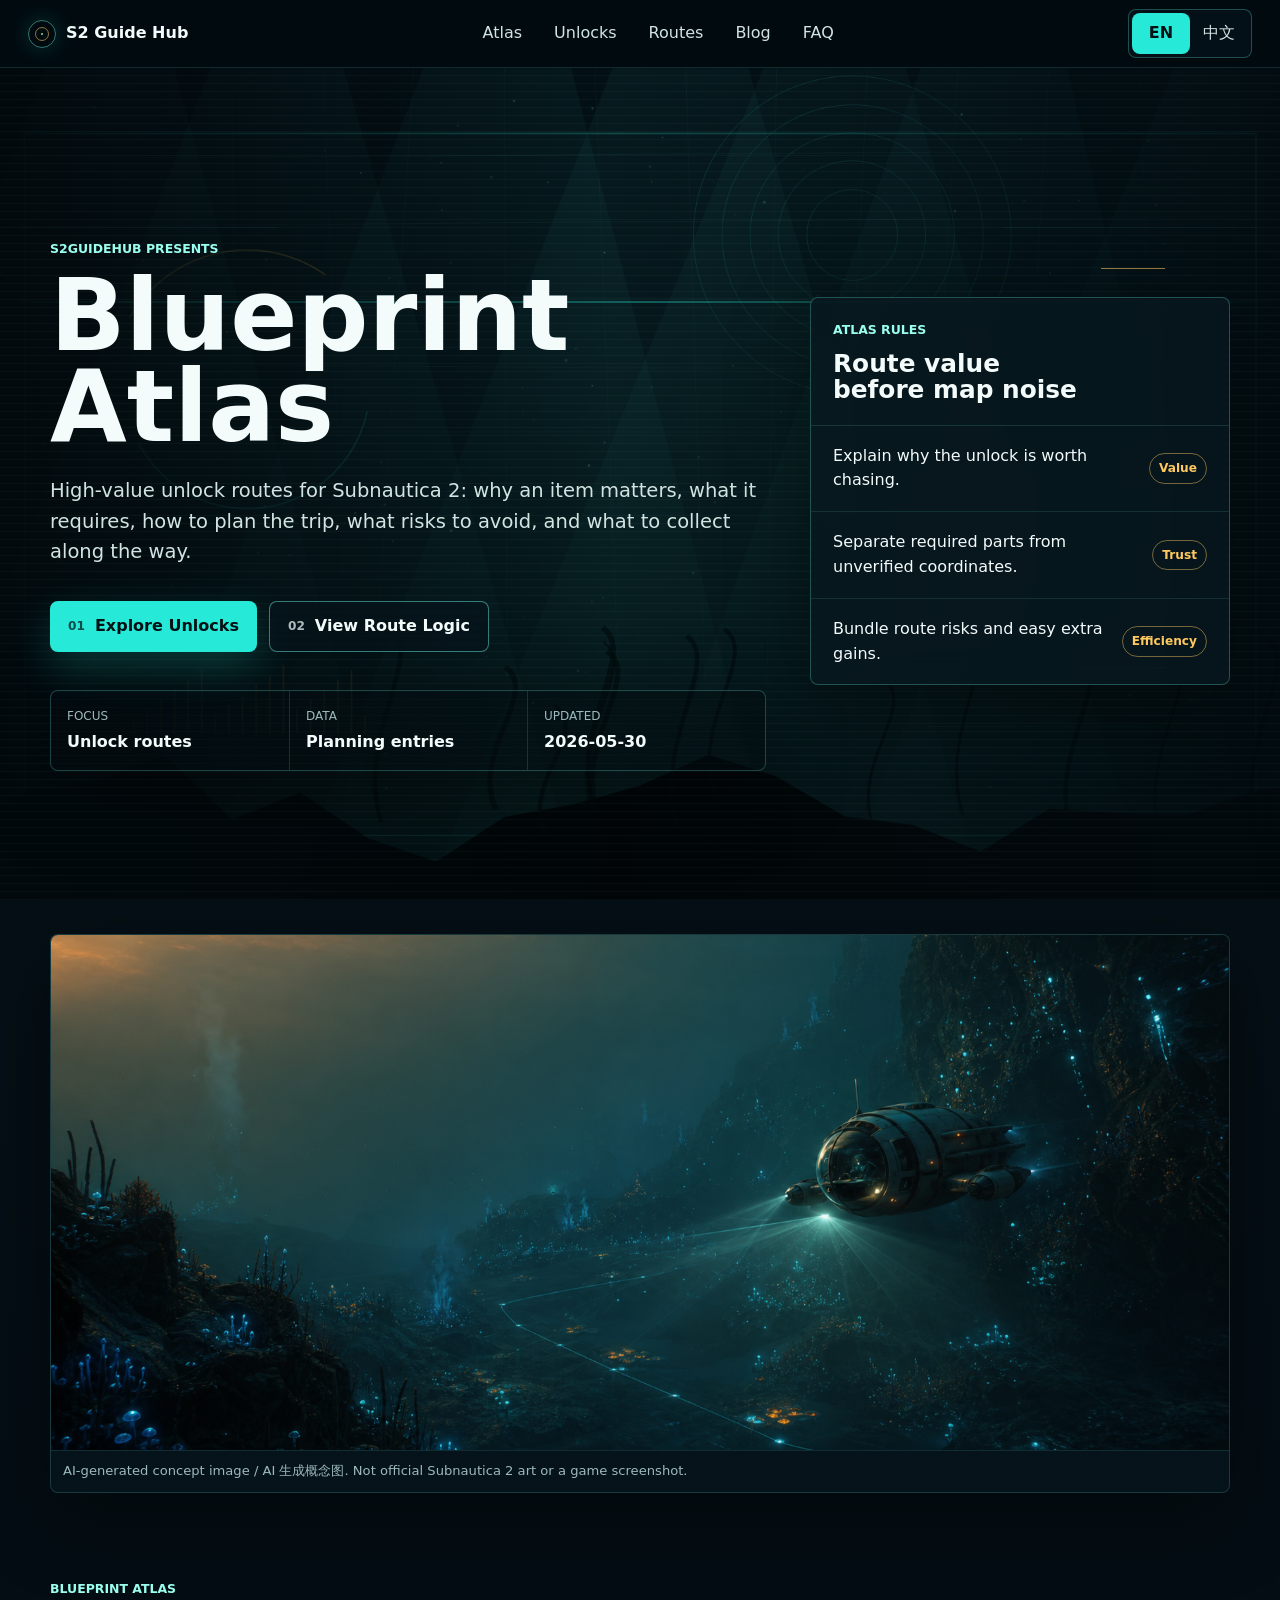
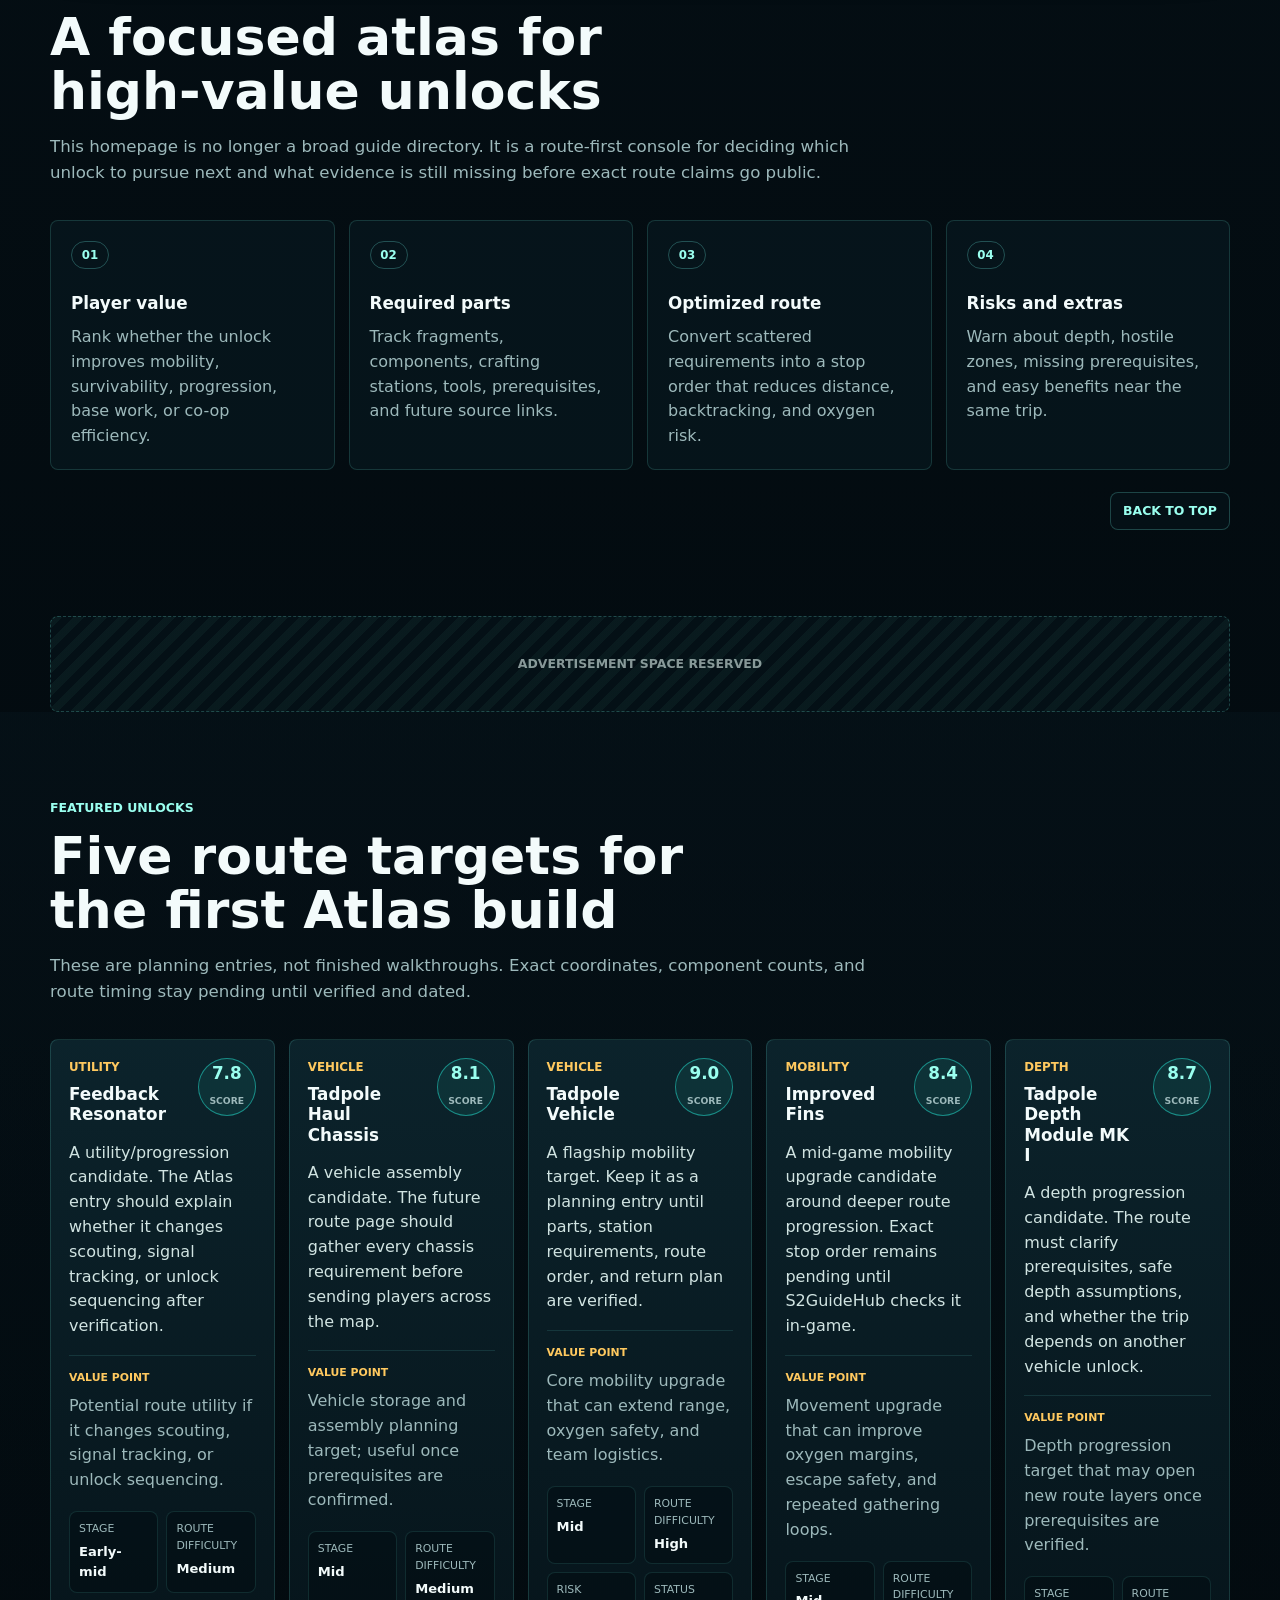
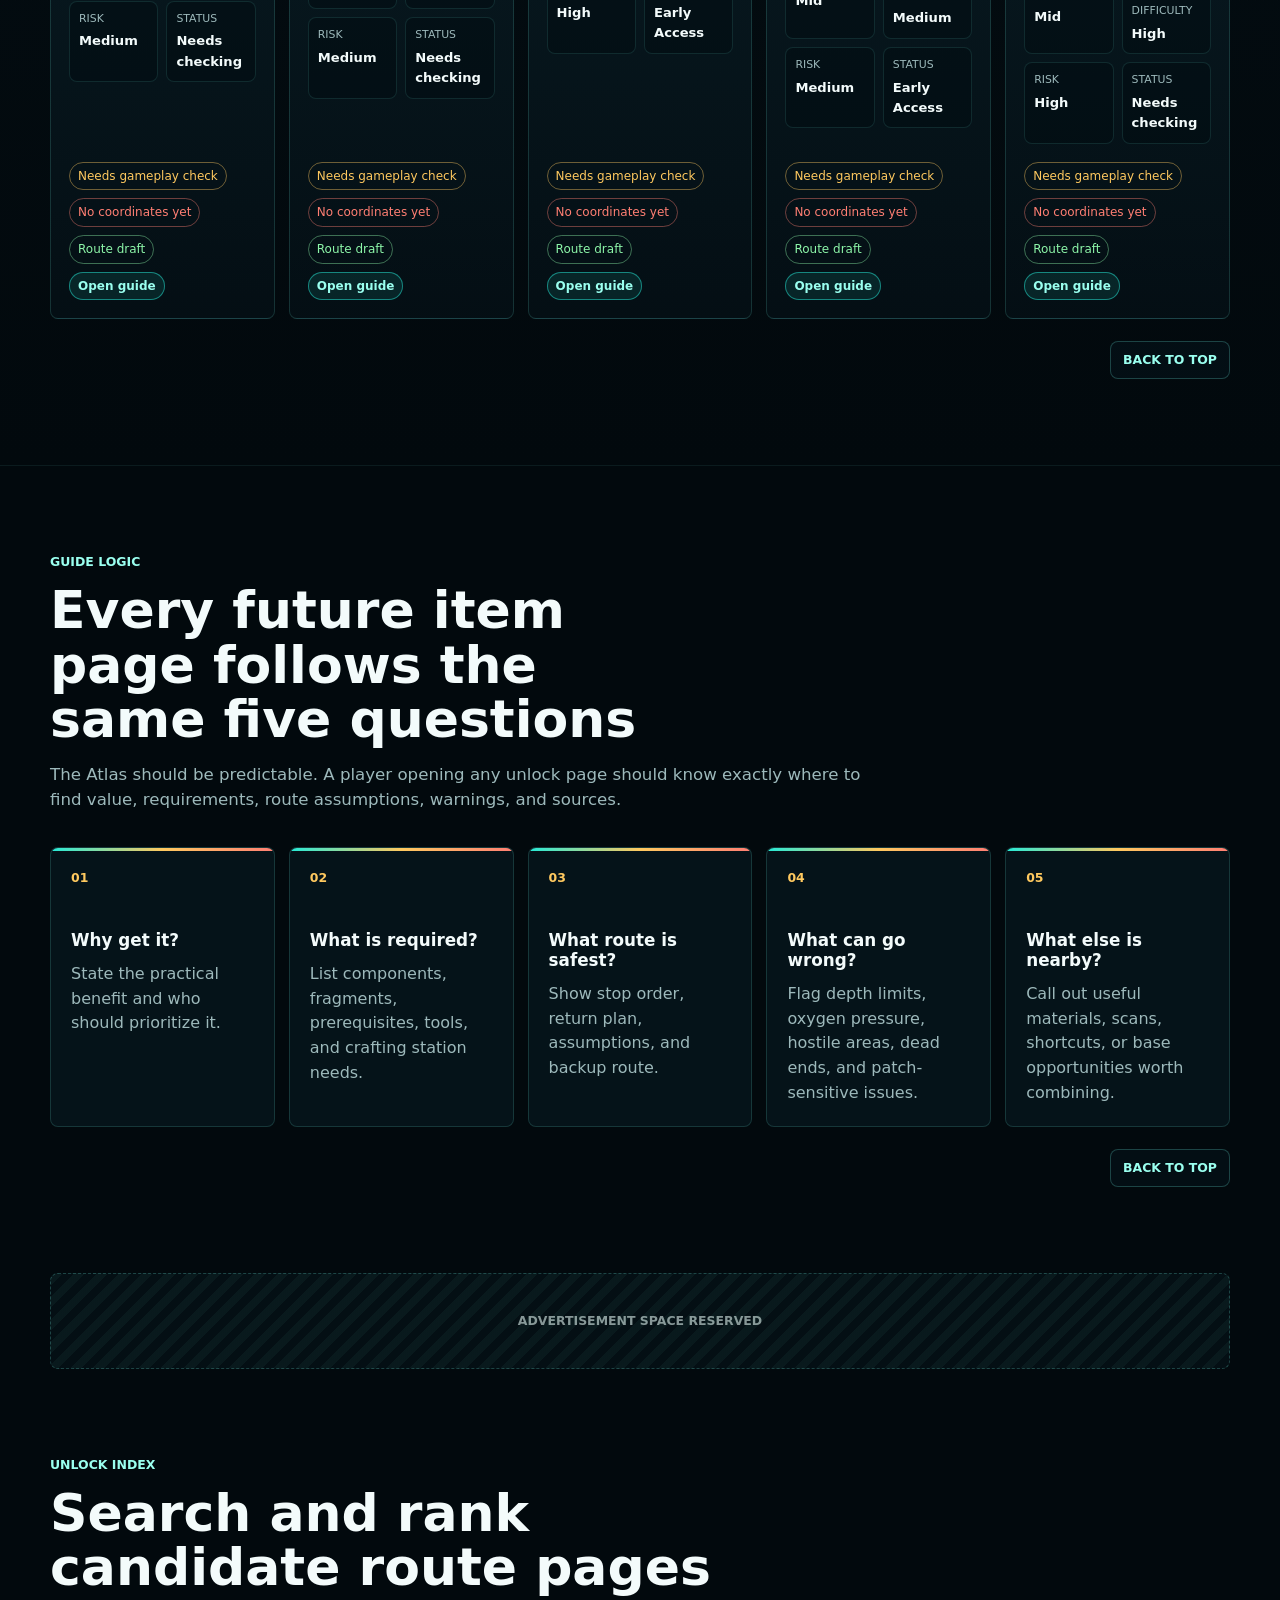
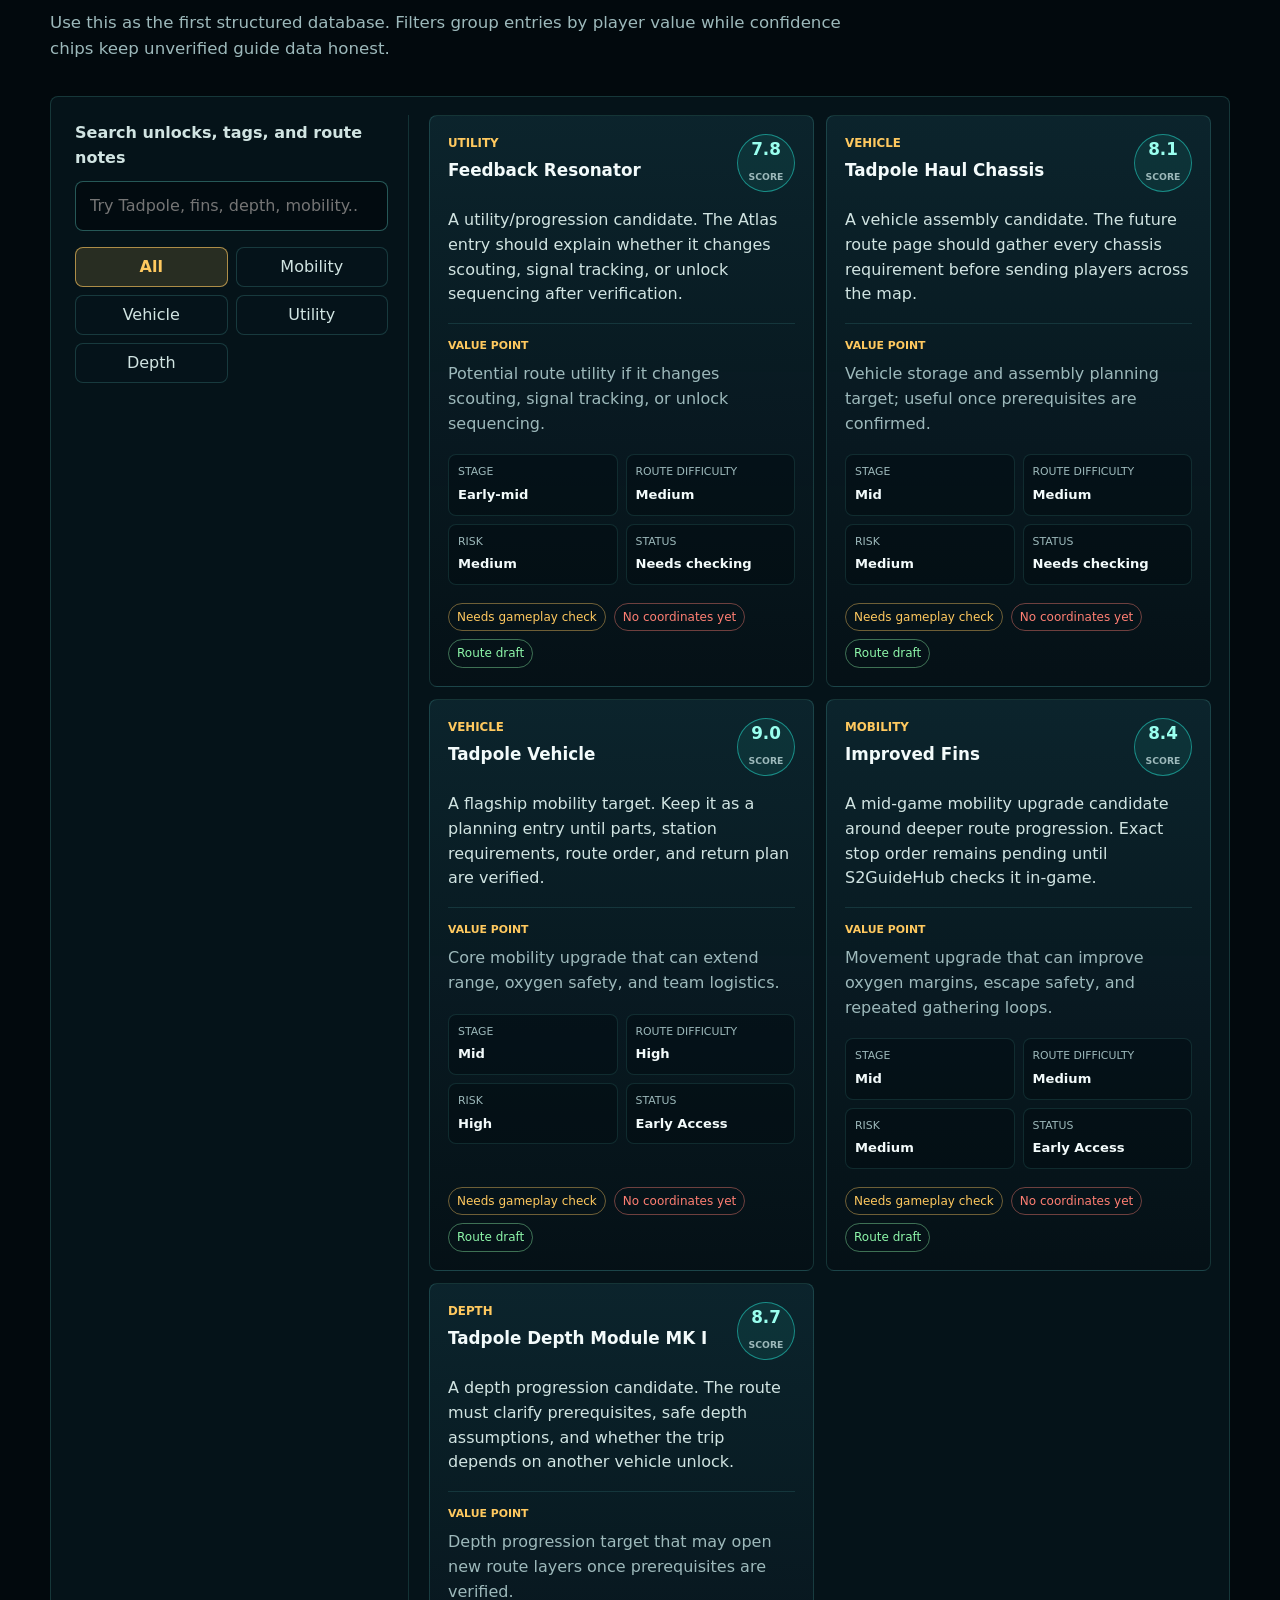
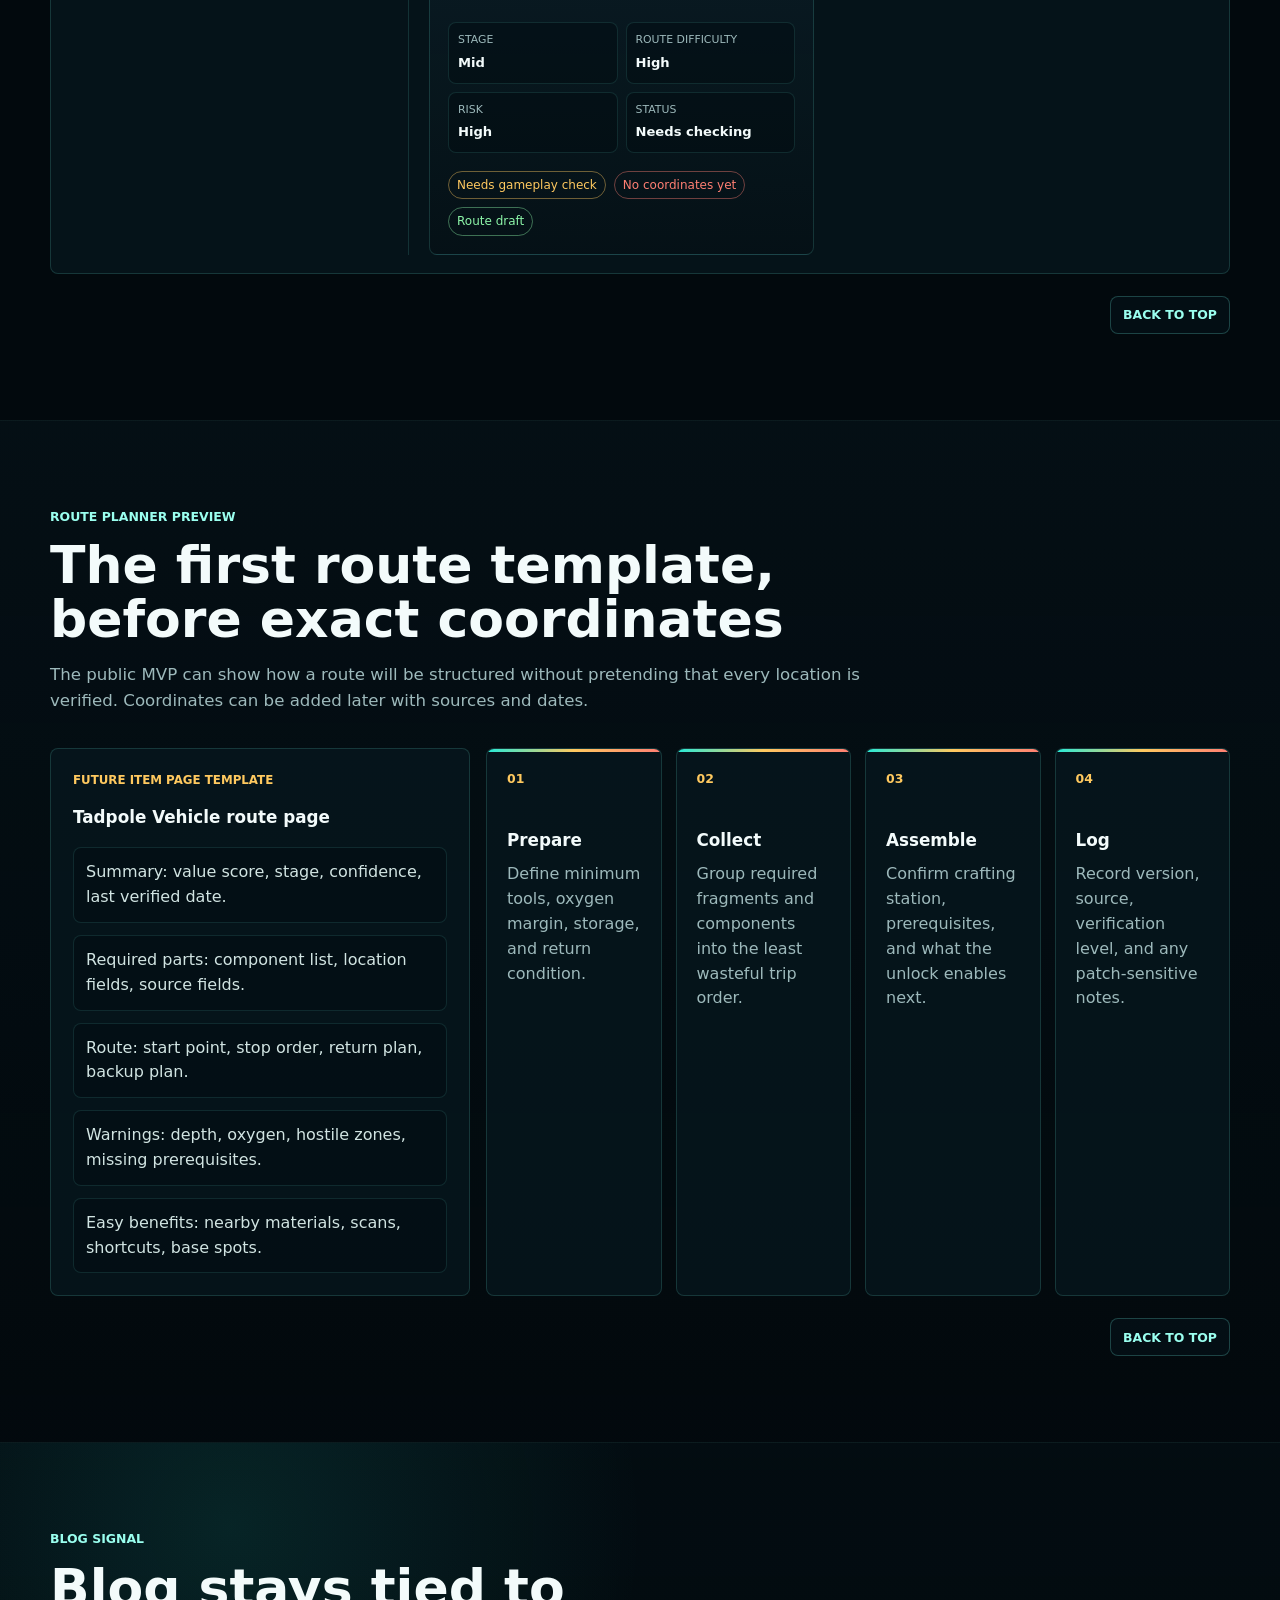
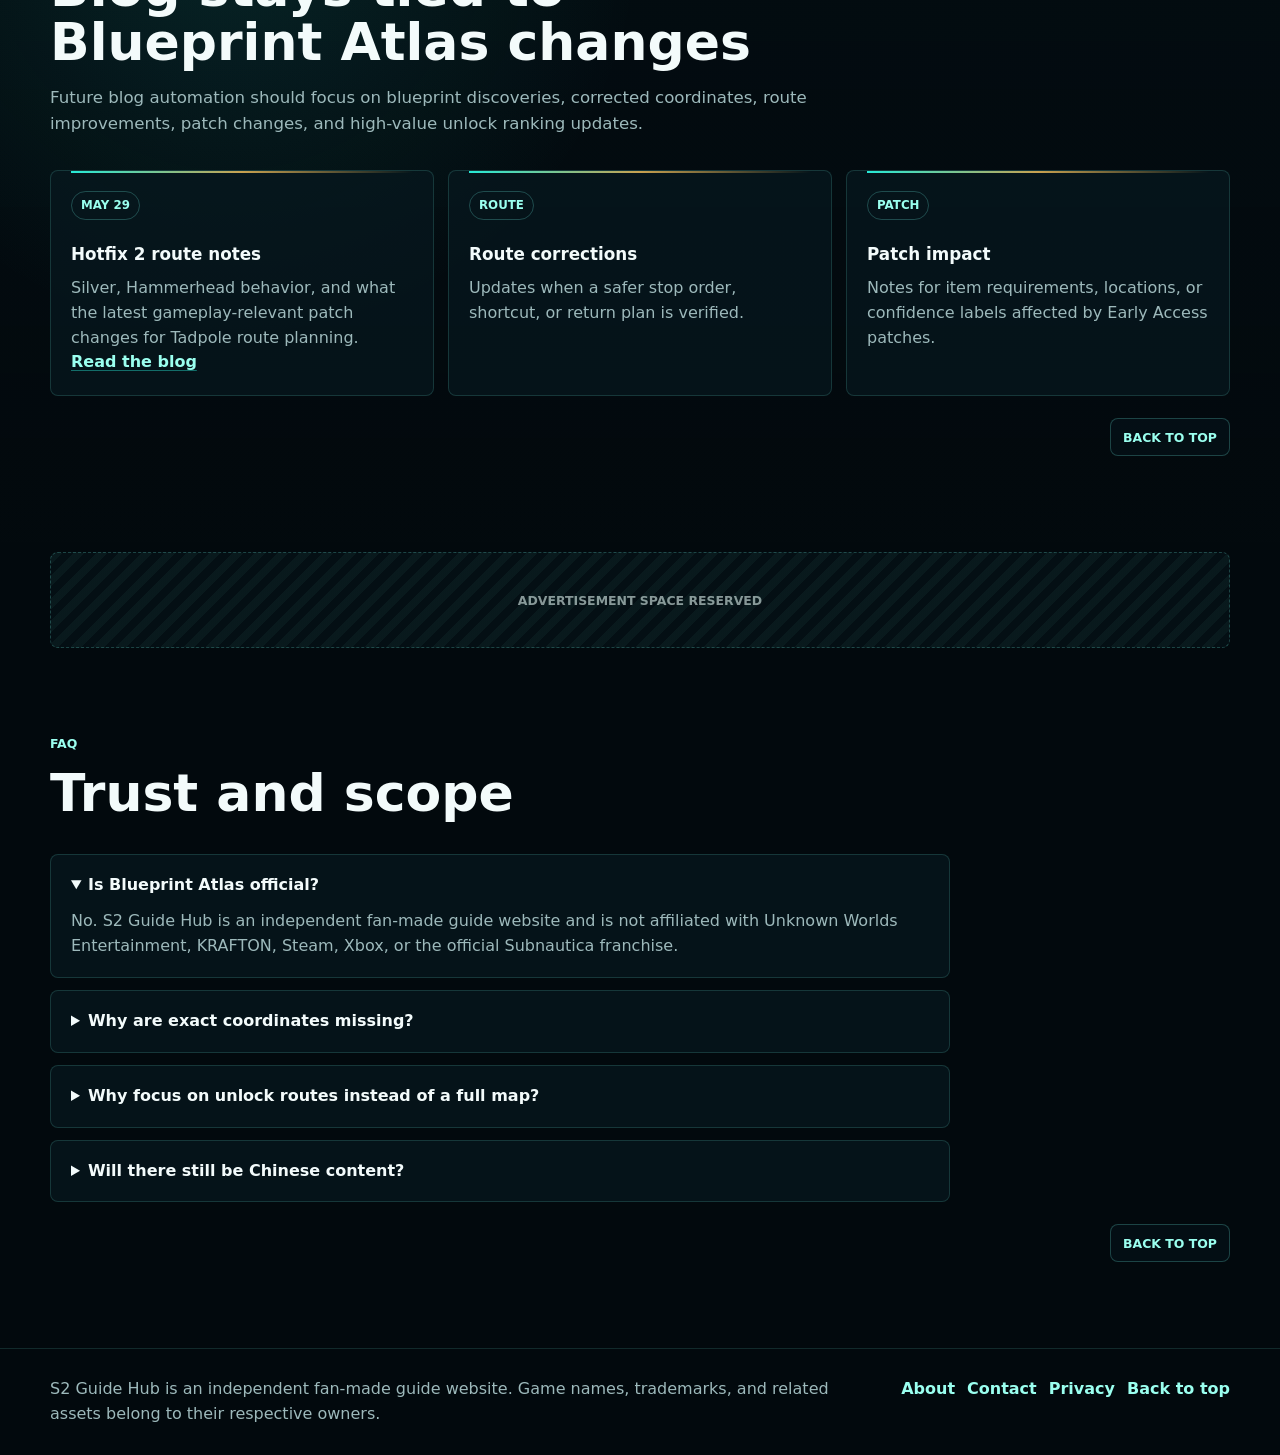
==== commit c4f99fa7: "Add AI concept imagery to pages" ====
--- a/index.html
+++ b/index.html
@@ -132,6 +132,15 @@
           </ol>
         </aside>
       </section>
+      <figure class="concept-figure homepage-concept">
+        <img
+          src="assets/blog-hotfix-2-route-planning.png"
+          alt="AI-generated underwater exploration concept image showing a small craft surveying a deep ocean route"
+        >
+        <figcaption>
+          AI-generated concept image / AI 生成概念图. Not official Subnautica 2 art or a game screenshot.
+        </figcaption>
+      </figure>
 
       <section class="section atlas-overview" id="atlas" aria-labelledby="atlas-title">
         <div class="section-heading">
--- a/css/styles.css
+++ b/css/styles.css
@@ -1252,6 +1252,42 @@
   padding: 10px 12px;
 }
 
+
+.concept-figure {
+  max-width: var(--max);
+  margin: 34px auto 0;
+  border: 1px solid rgba(110, 238, 225, 0.18);
+  border-radius: var(--radius);
+  background: rgba(8, 24, 31, 0.62);
+  overflow: hidden;
+  box-shadow: var(--shadow);
+}
+
+.concept-figure img {
+  display: block;
+  width: 100%;
+  aspect-ratio: 16 / 7;
+  object-fit: cover;
+}
+
+.concept-figure figcaption {
+  border-top: 1px solid rgba(110, 238, 225, 0.12);
+  color: var(--muted);
+  font-size: 0.82rem;
+  padding: 10px 12px;
+}
+
+.homepage-concept,
+.page-concept,
+.guide-concept {
+  margin-left: max(24px, calc((100vw - var(--max)) / 2));
+  margin-right: max(24px, calc((100vw - var(--max)) / 2));
+}
+
+.guide-concept {
+  margin-top: 0;
+  margin-bottom: 42px;
+}
 .article-layout {
   display: grid;
   grid-template-columns: minmax(0, 760px) minmax(240px, 300px);
@@ -1587,6 +1623,14 @@
 }
 
 @media (max-width: 760px) {
+  .homepage-concept,
+  .page-concept,
+  .guide-concept {
+    margin-left: 18px;
+    margin-right: 18px;
+  }
+
+
   .site-header {
     grid-template-columns: minmax(0, 1fr) auto;
     gap: 12px;
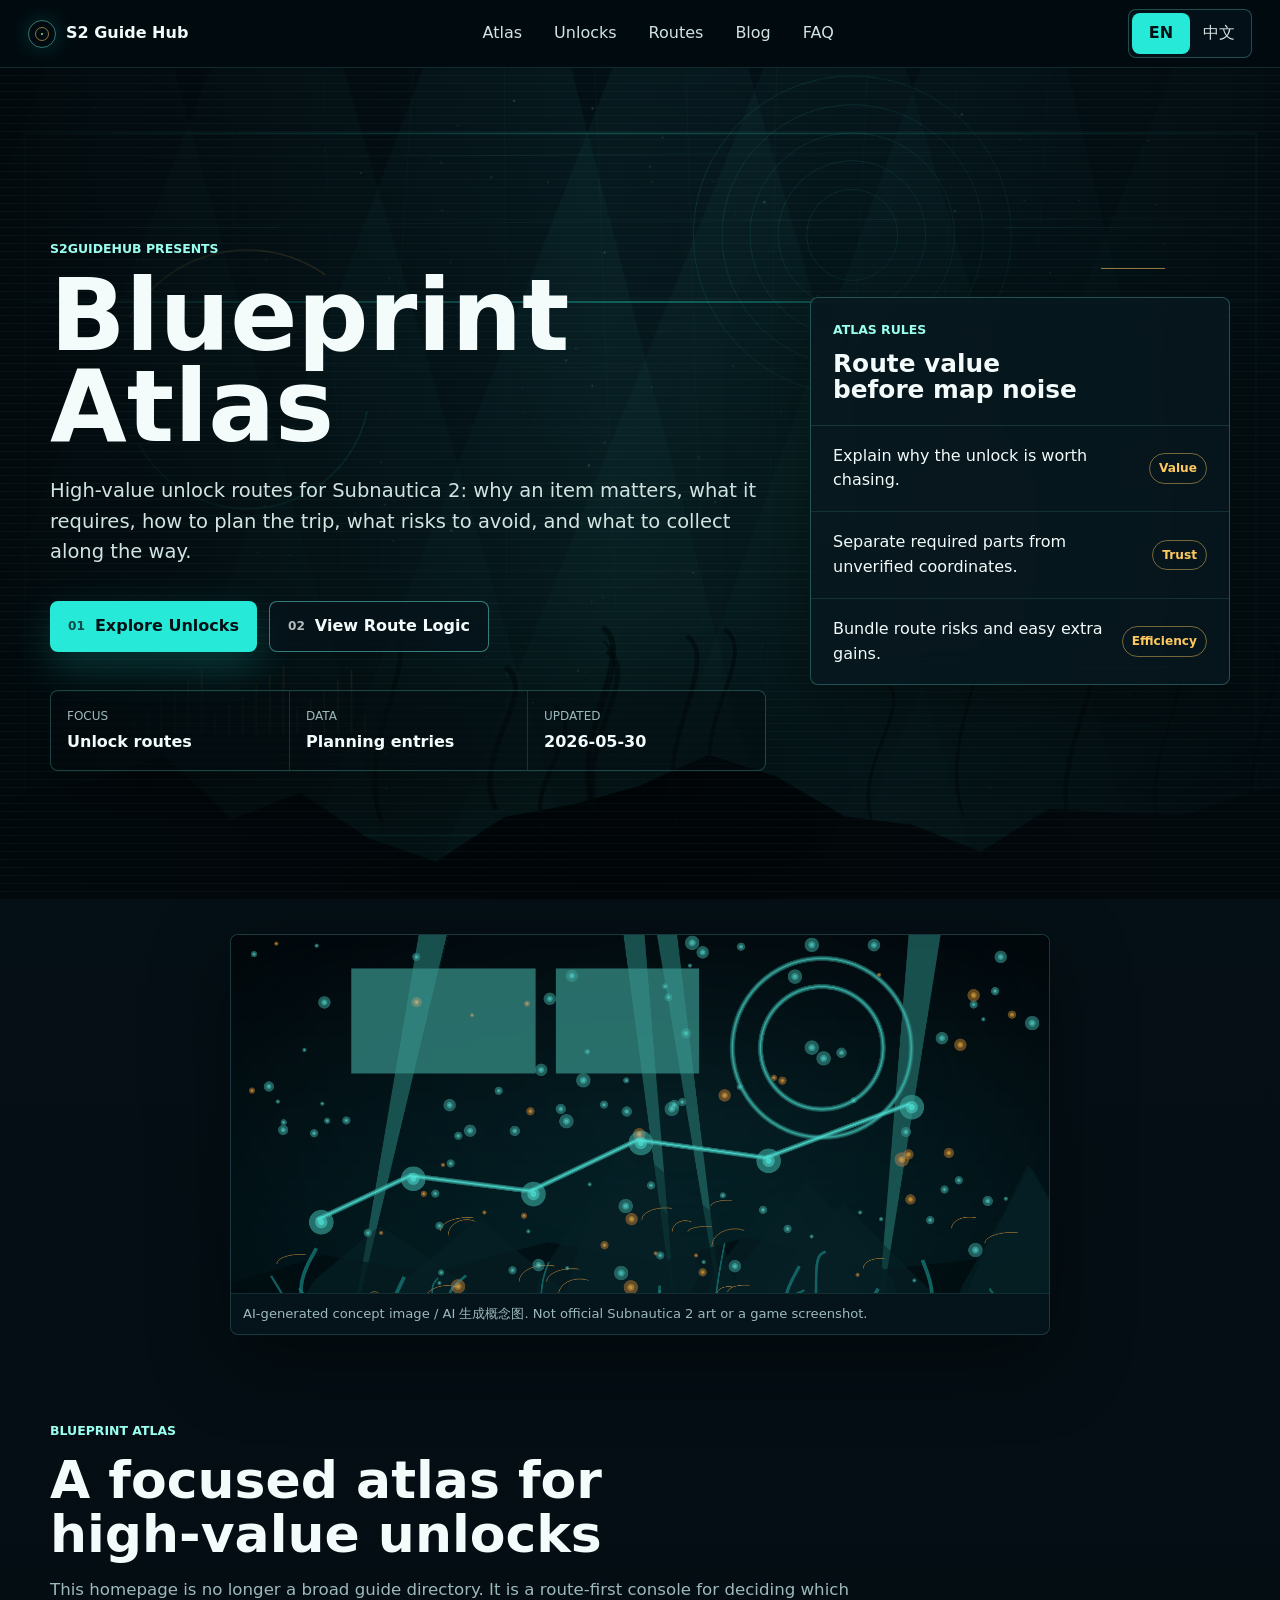
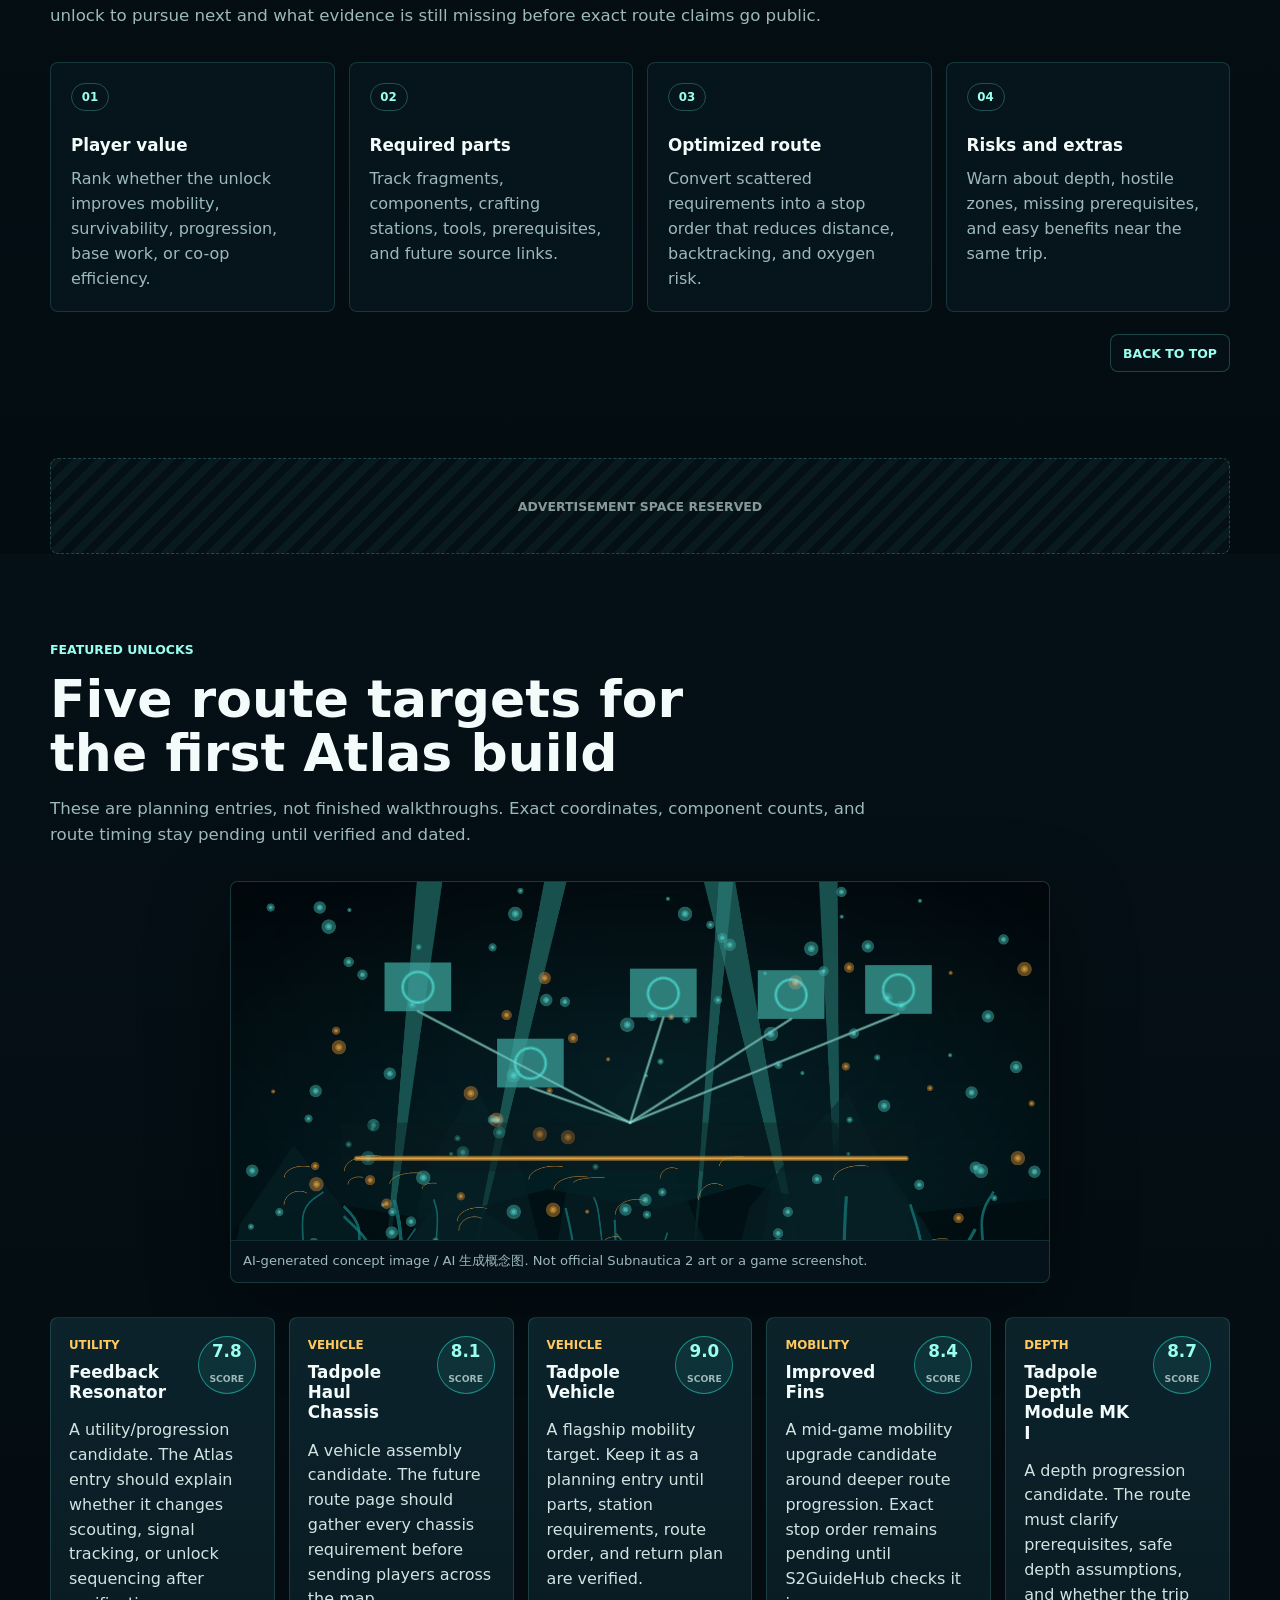
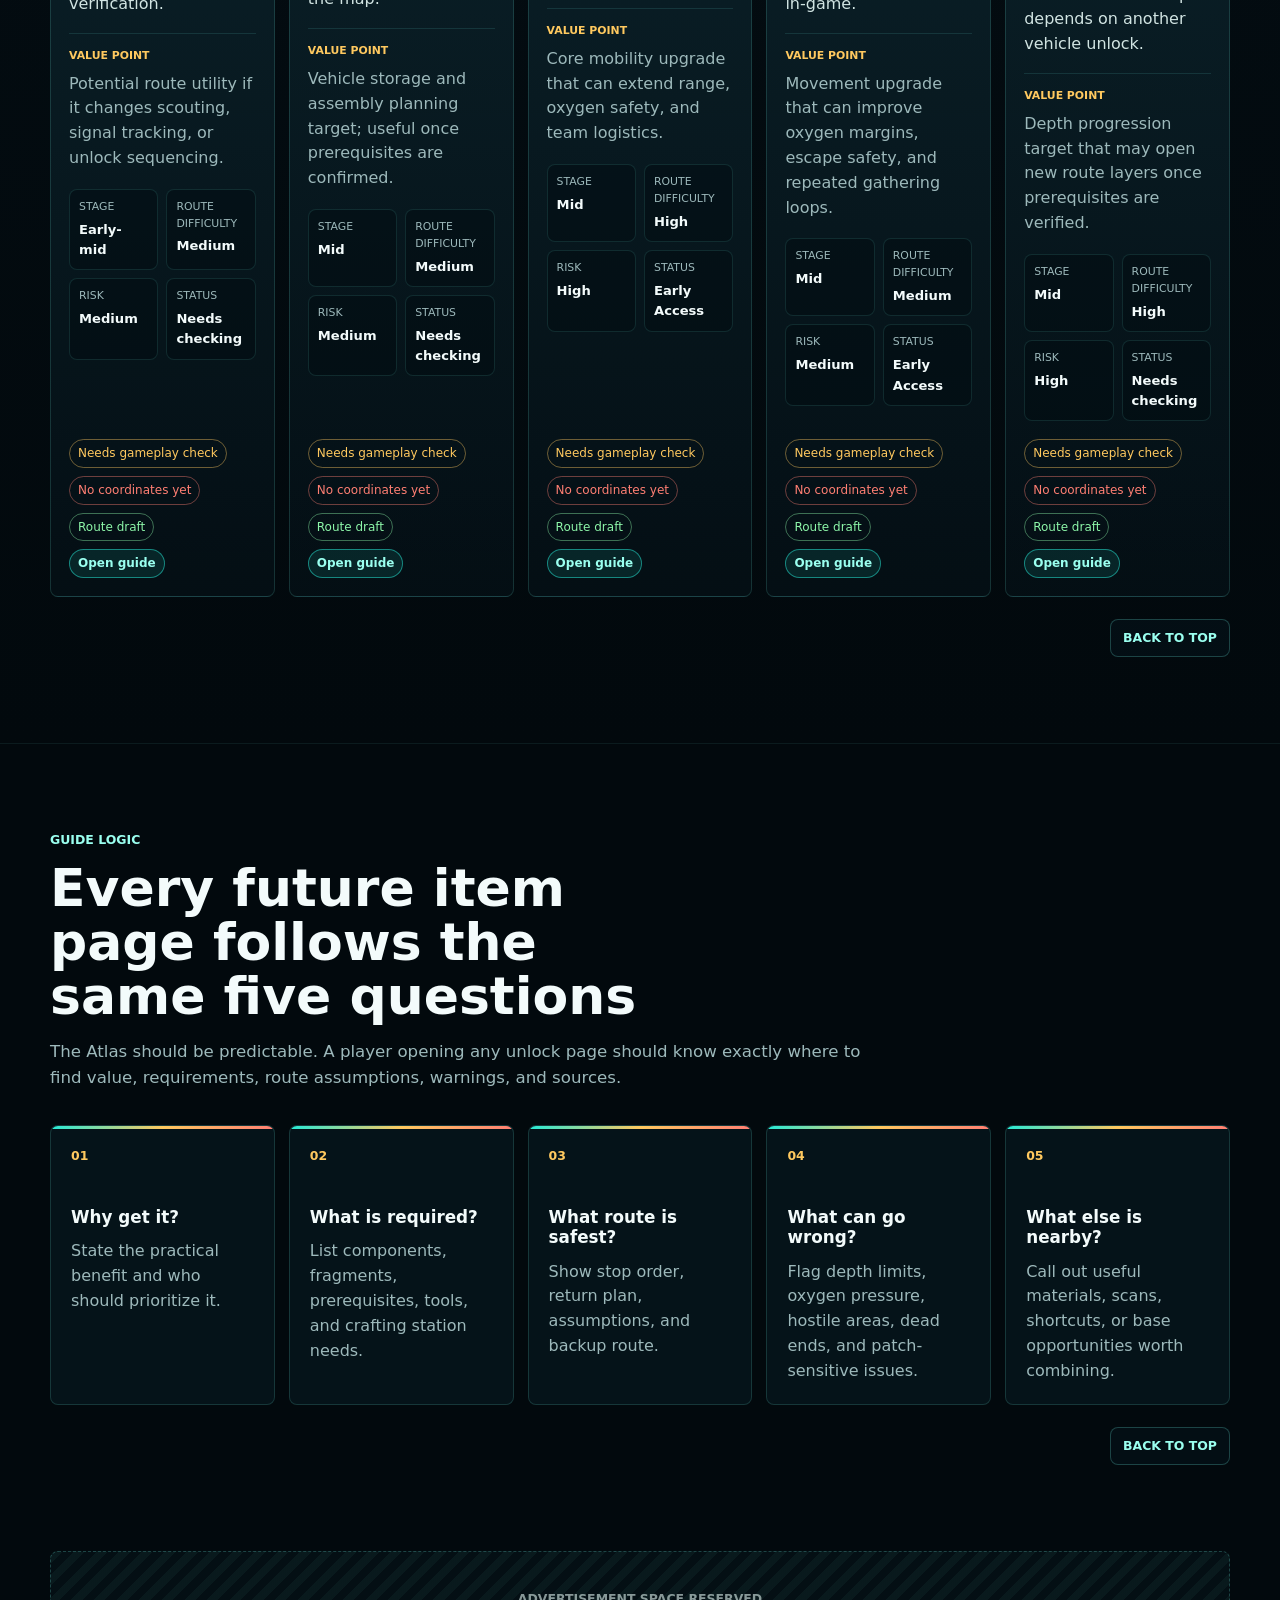
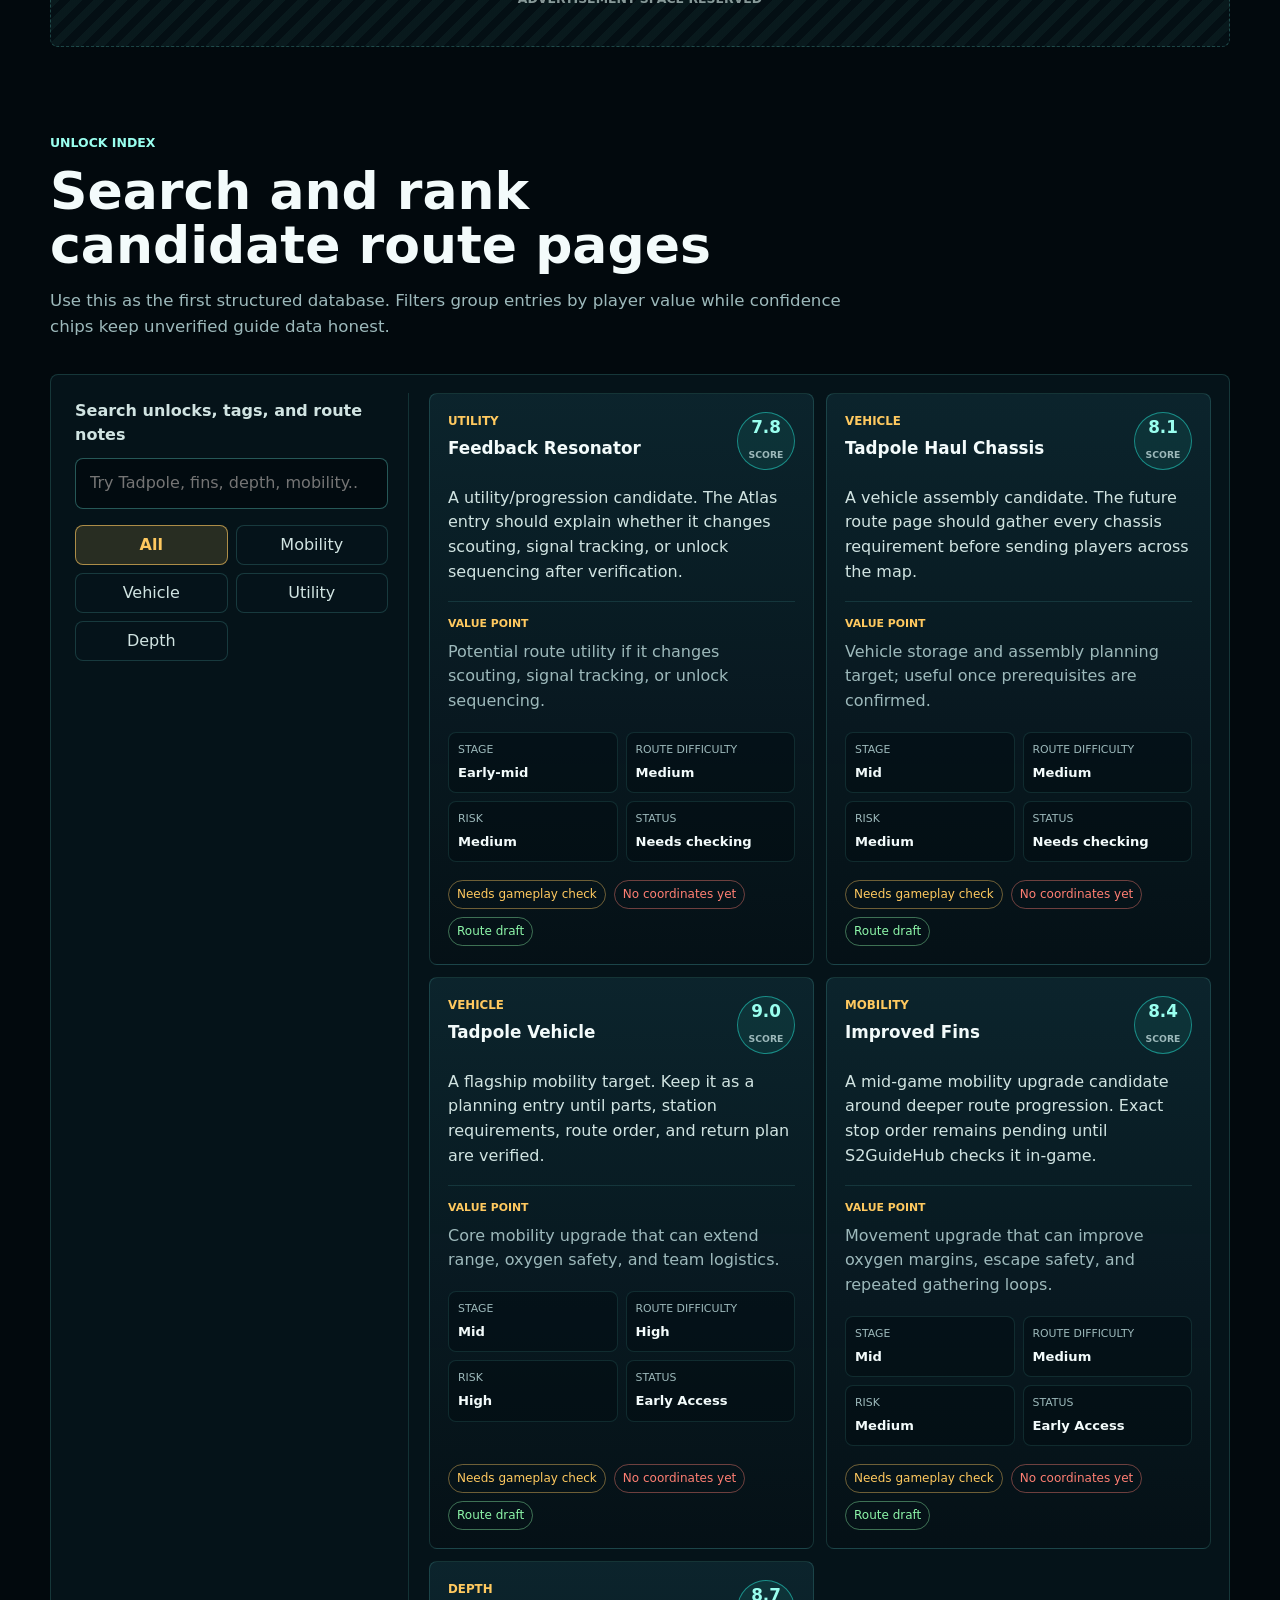
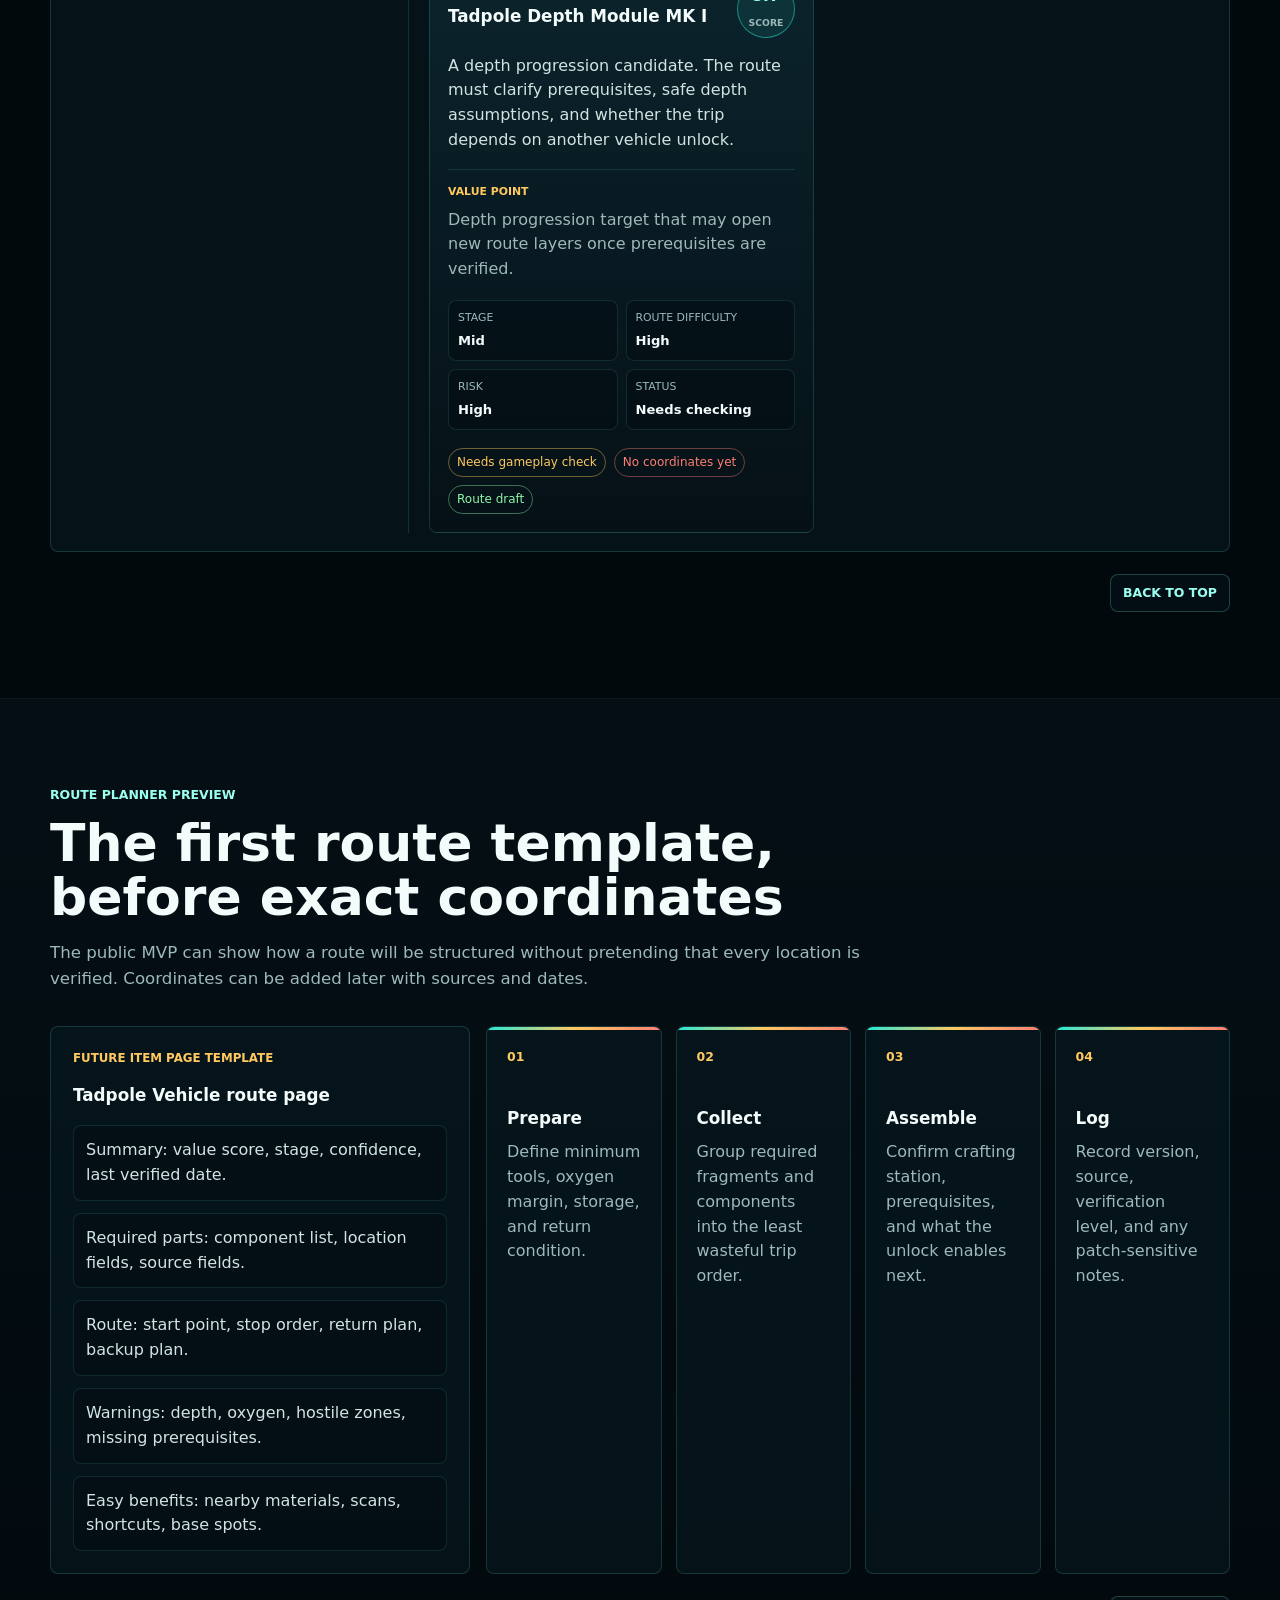
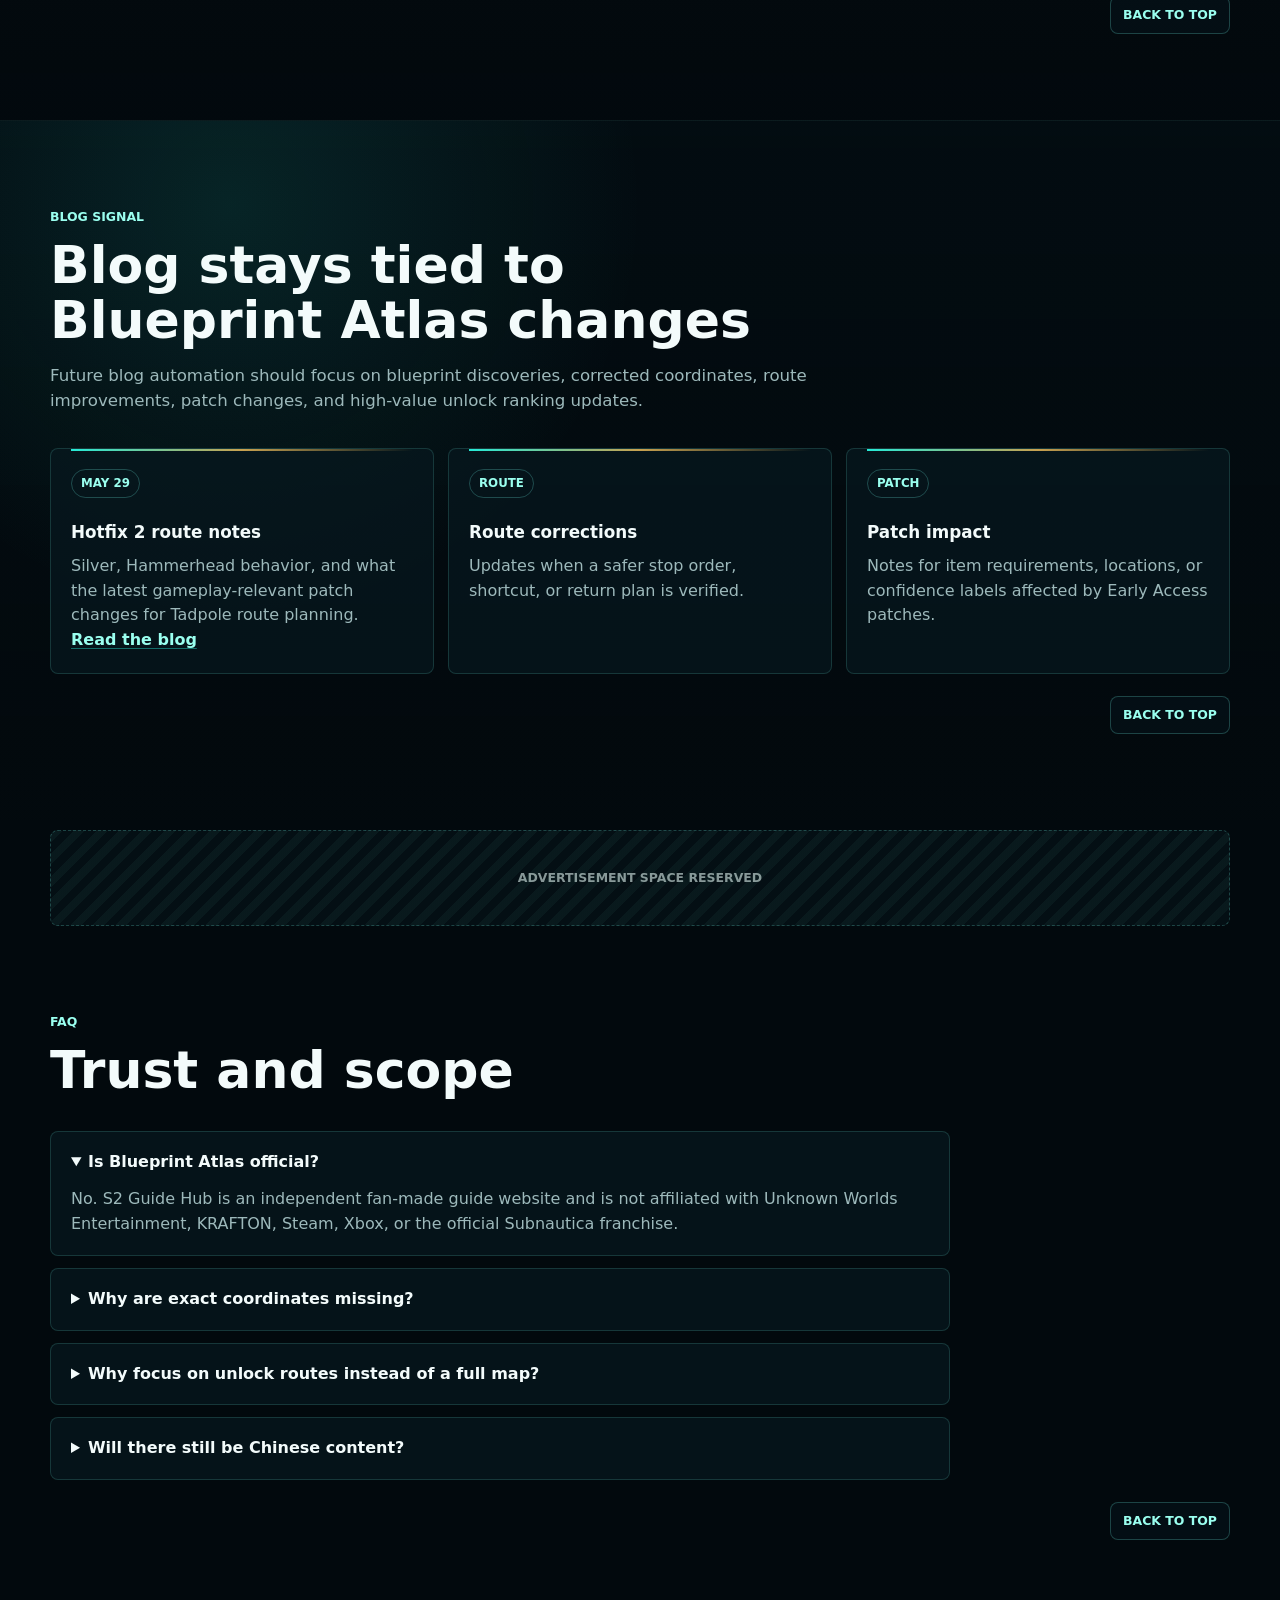
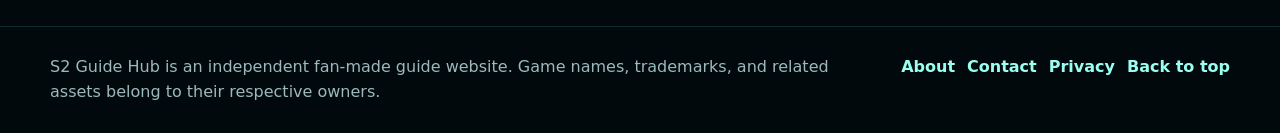
==== commit 59ecb8c6: "Add distinct AI concept images" ====
--- a/index.html
+++ b/index.html
@@ -24,7 +24,7 @@
     >
     <meta property="og:type" content="website">
     <meta property="og:url" content="https://www.s2guidehub.com/">
-    <meta property="og:image" content="https://www.s2guidehub.com/assets/deep-ocean-console.png">
+    <meta property="og:image" content="https://www.s2guidehub.com/assets/concept-home-atlas.png">
     <link rel="canonical" href="https://www.s2guidehub.com/">
     <link rel="preload" href="assets/deep-ocean-console.png" as="image">
     <link rel="stylesheet" href="css/styles.css">
@@ -134,8 +134,8 @@
       </section>
       <figure class="concept-figure homepage-concept">
         <img
-          src="assets/blog-hotfix-2-route-planning.png"
-          alt="AI-generated underwater exploration concept image showing a small craft surveying a deep ocean route"
+          src="assets/concept-home-atlas.png"
+          alt="AI-generated underwater blueprint atlas concept image with glowing route lines and scanner rings"
         >
         <figcaption>
           AI-generated concept image / AI 生成概念图. Not official Subnautica 2 art or a game screenshot.
@@ -192,6 +192,16 @@
           </p>
         </div>
 
+
+        <figure class="concept-figure unlocks-concept">
+          <img
+            src="assets/concept-unlocks-workshop.png"
+            alt="AI-generated underwater assembly workshop concept image with separated unlock components and route lines"
+          >
+          <figcaption>
+            AI-generated concept image / AI 生成概念图. Not official Subnautica 2 art or a game screenshot.
+          </figcaption>
+        </figure>
         <div class="featured-grid" id="featured-unlocks" aria-live="polite"></div>
 
         <div class="section-action">
--- a/css/styles.css
+++ b/css/styles.css
@@ -1278,6 +1278,17 @@
 }
 
 .homepage-concept,
+.unlocks-concept {
+  max-width: 820px;
+  margin-left: auto;
+  margin-right: auto;
+}
+
+.unlocks-concept {
+  margin-top: 0;
+  margin-bottom: 34px;
+}
+
 .page-concept,
 .guide-concept {
   margin-left: max(24px, calc((100vw - var(--max)) / 2));
@@ -1624,6 +1635,7 @@
 
 @media (max-width: 760px) {
   .homepage-concept,
+  .unlocks-concept,
   .page-concept,
   .guide-concept {
     margin-left: 18px;
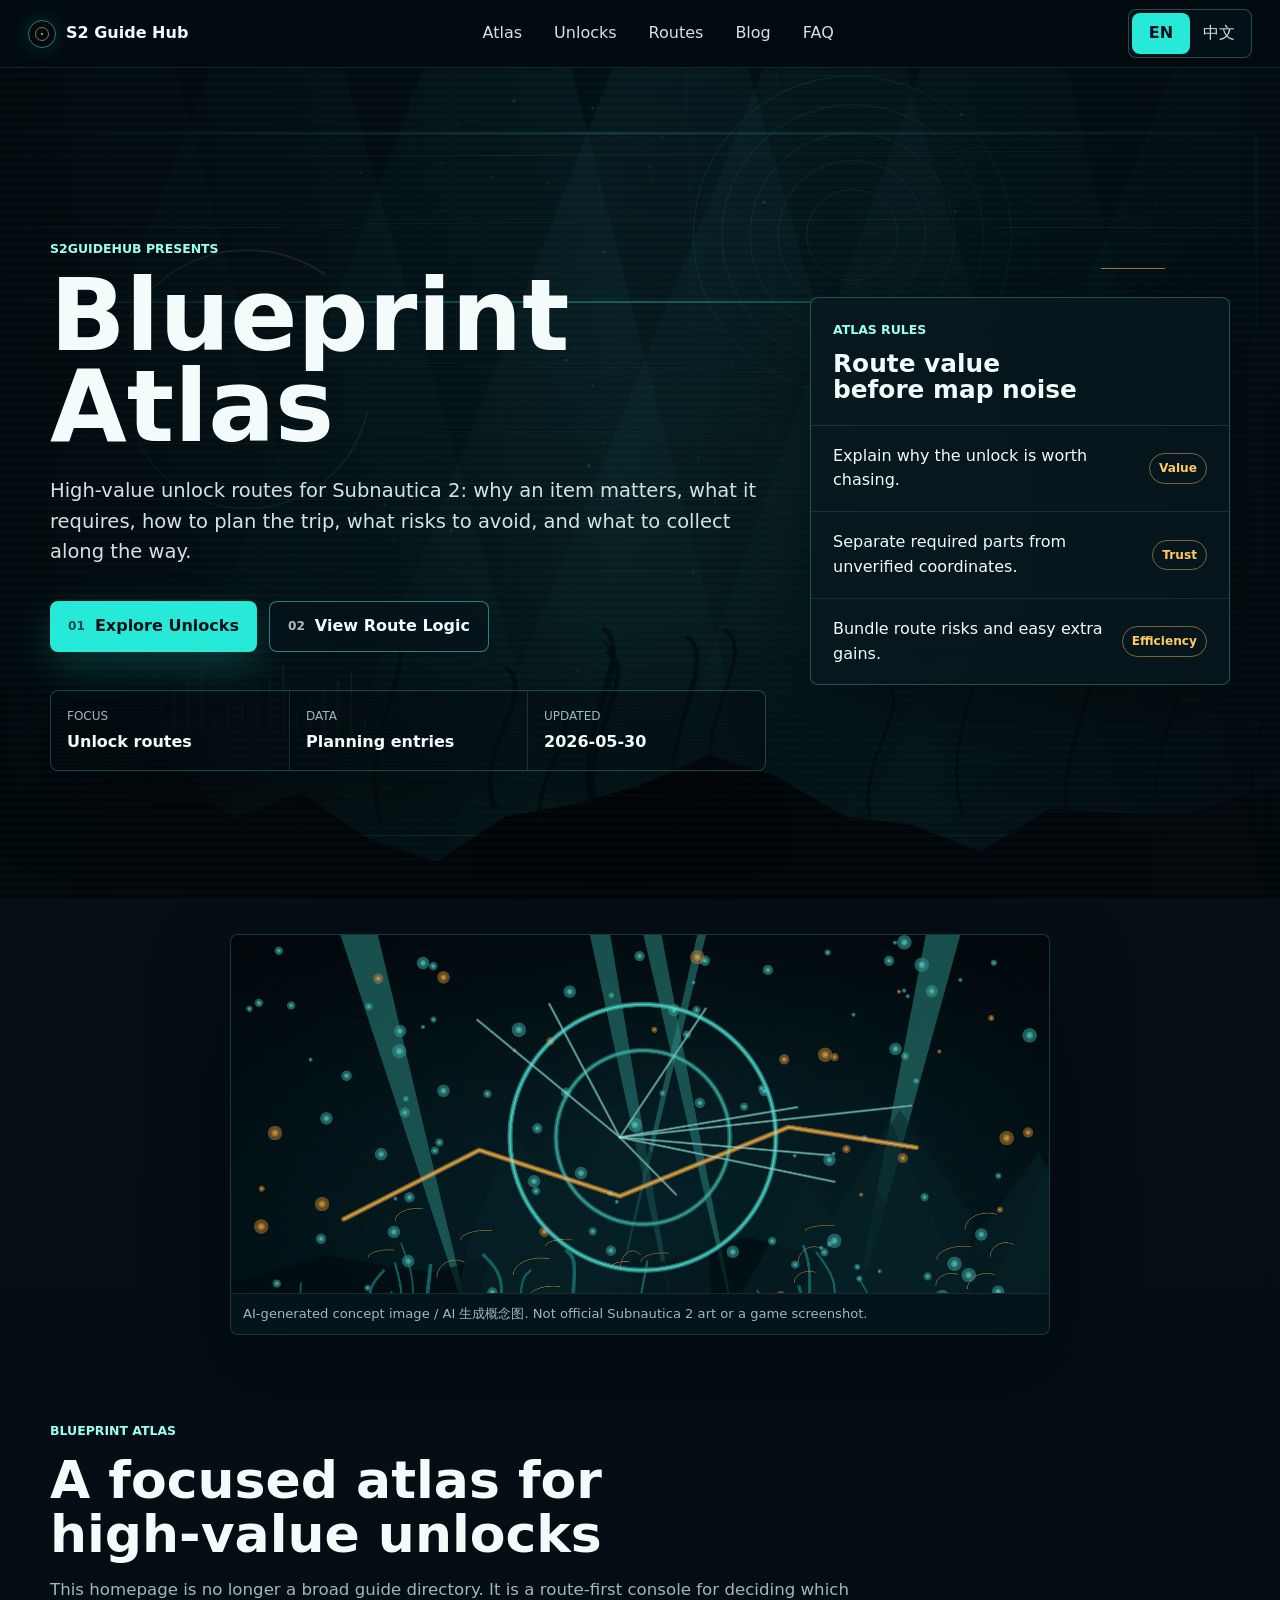
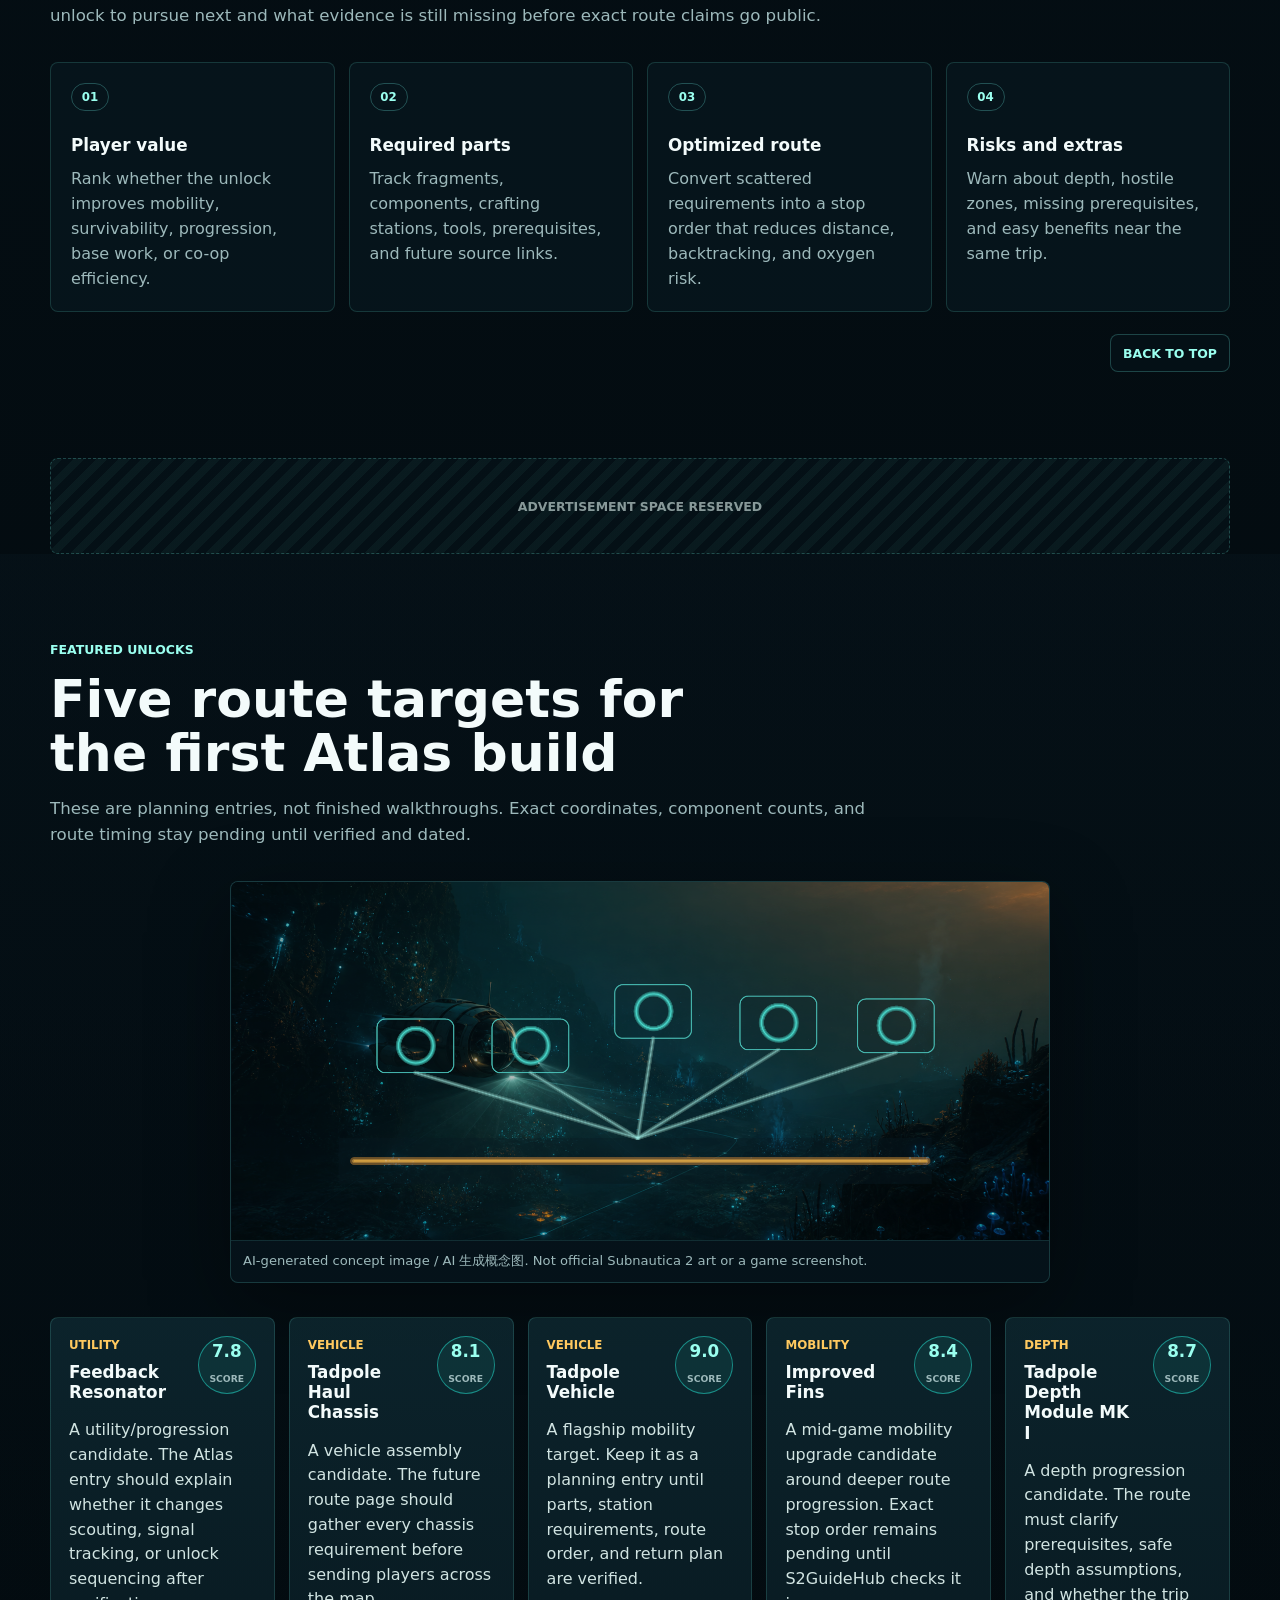
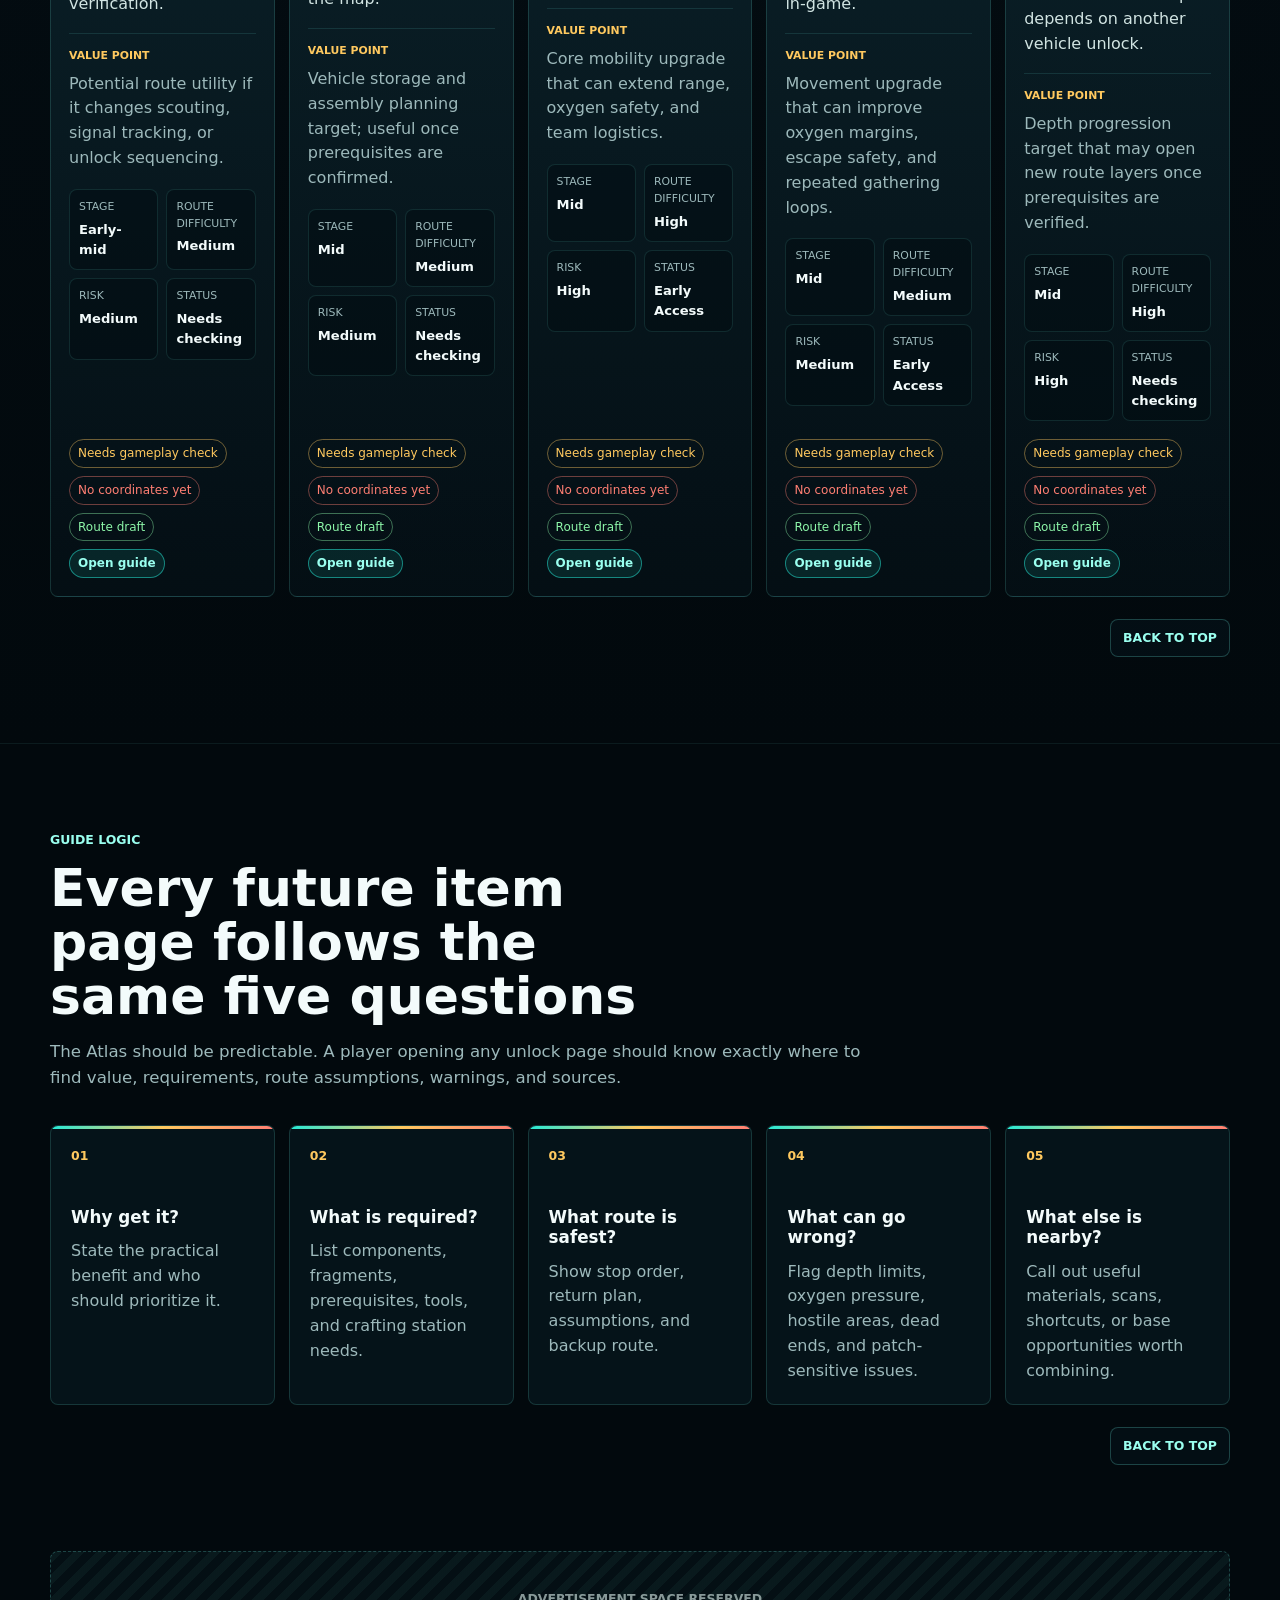
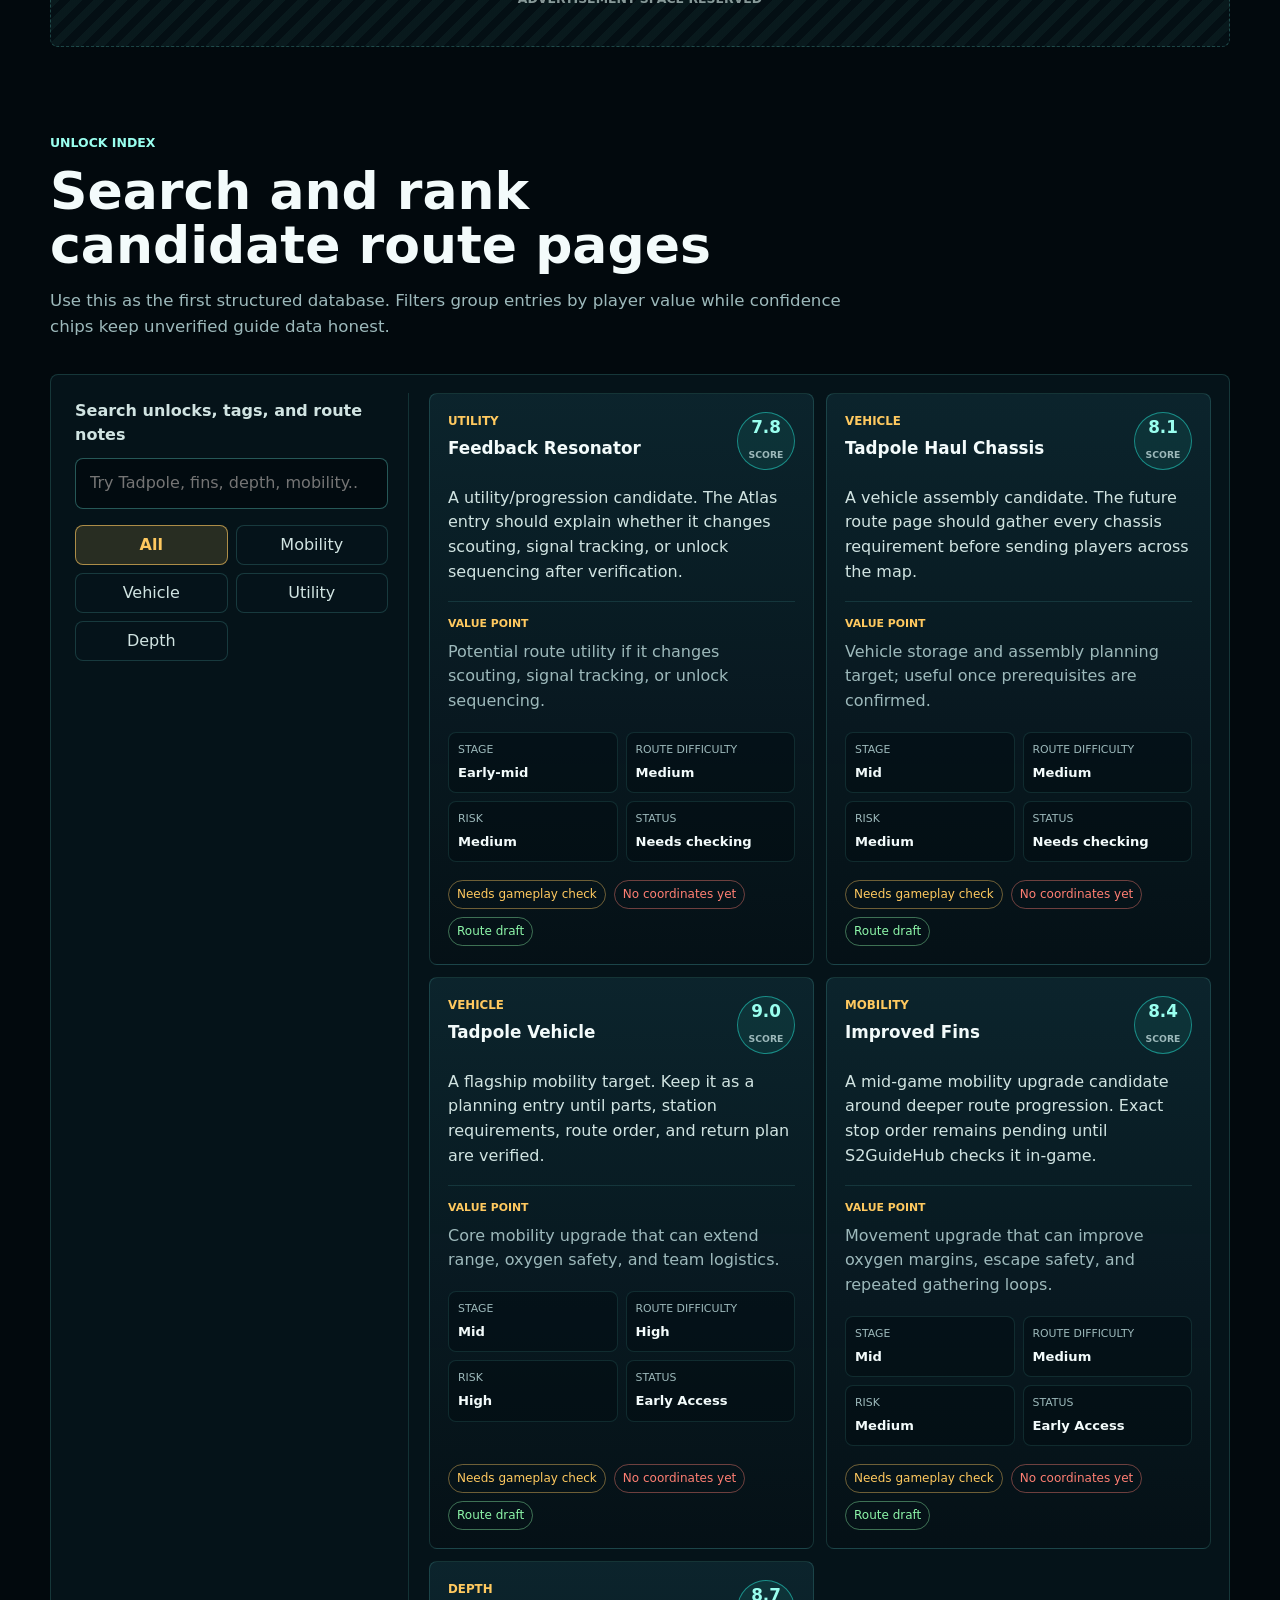
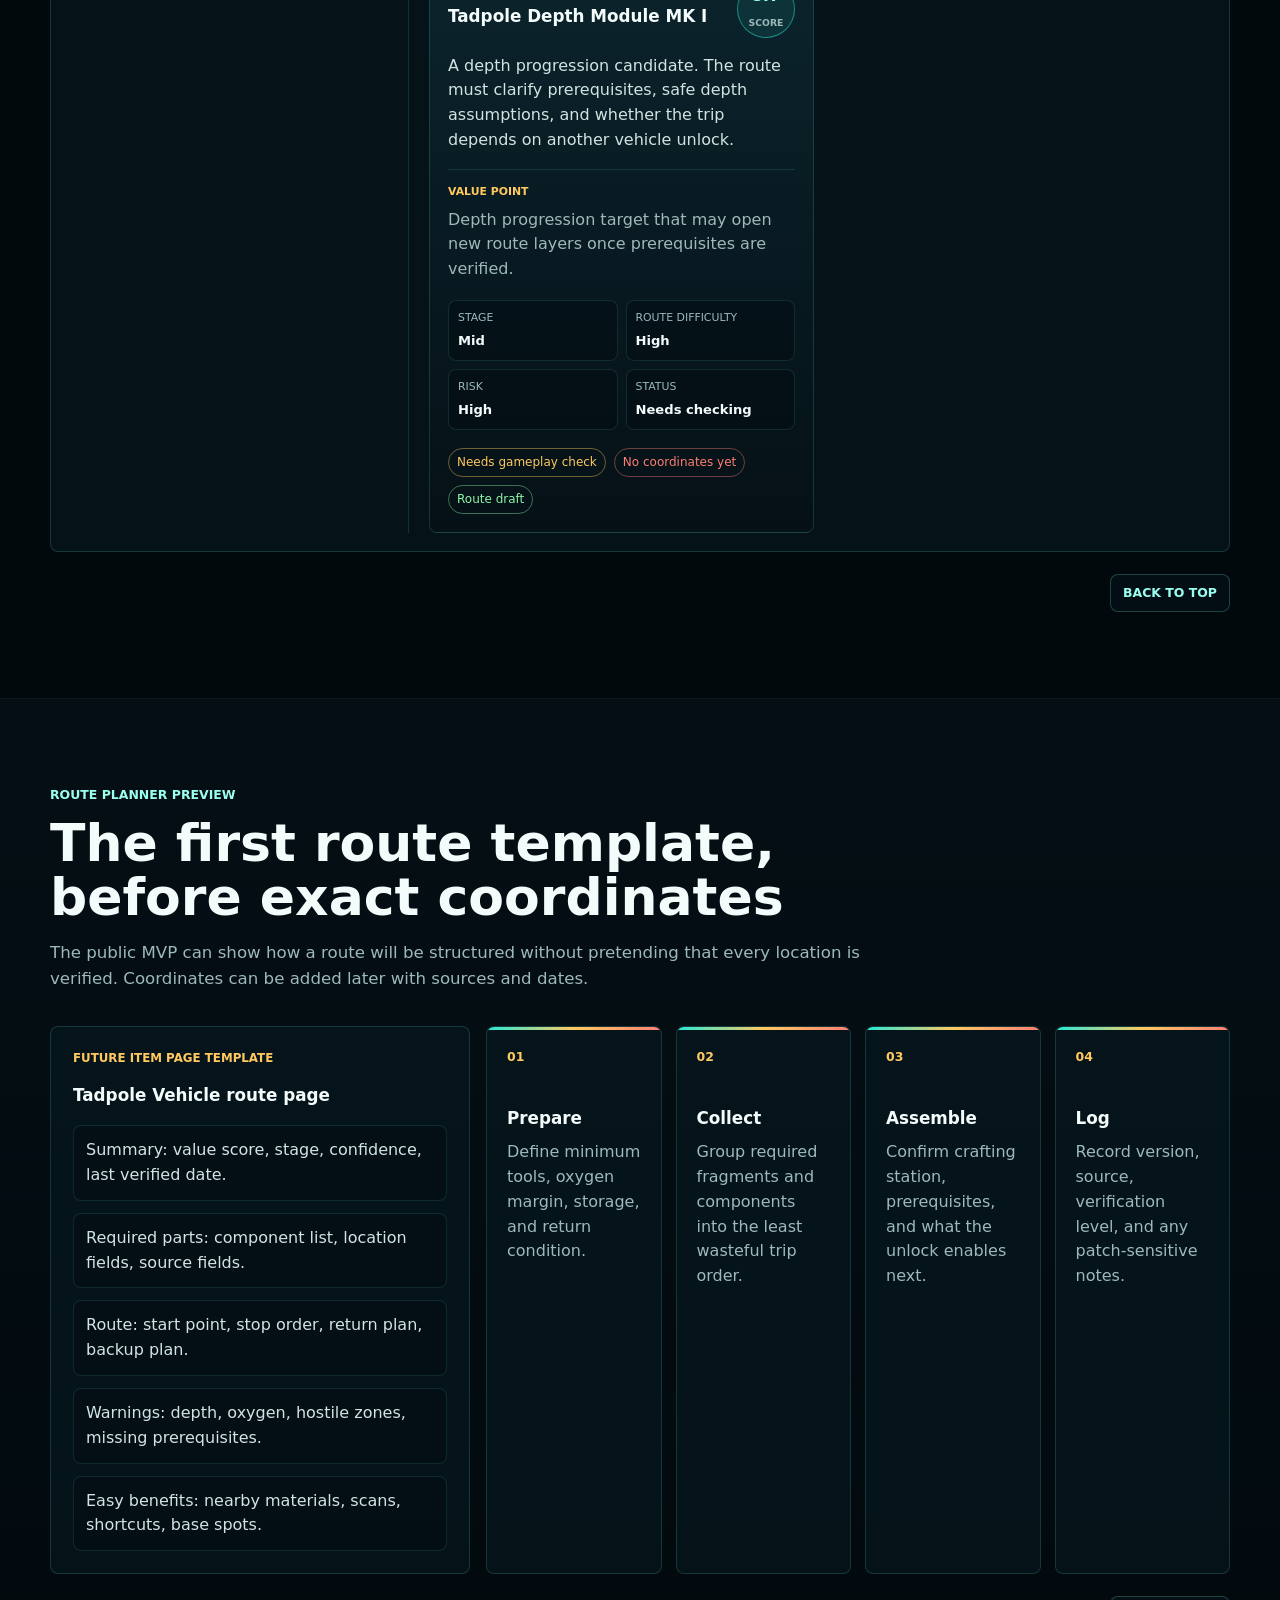
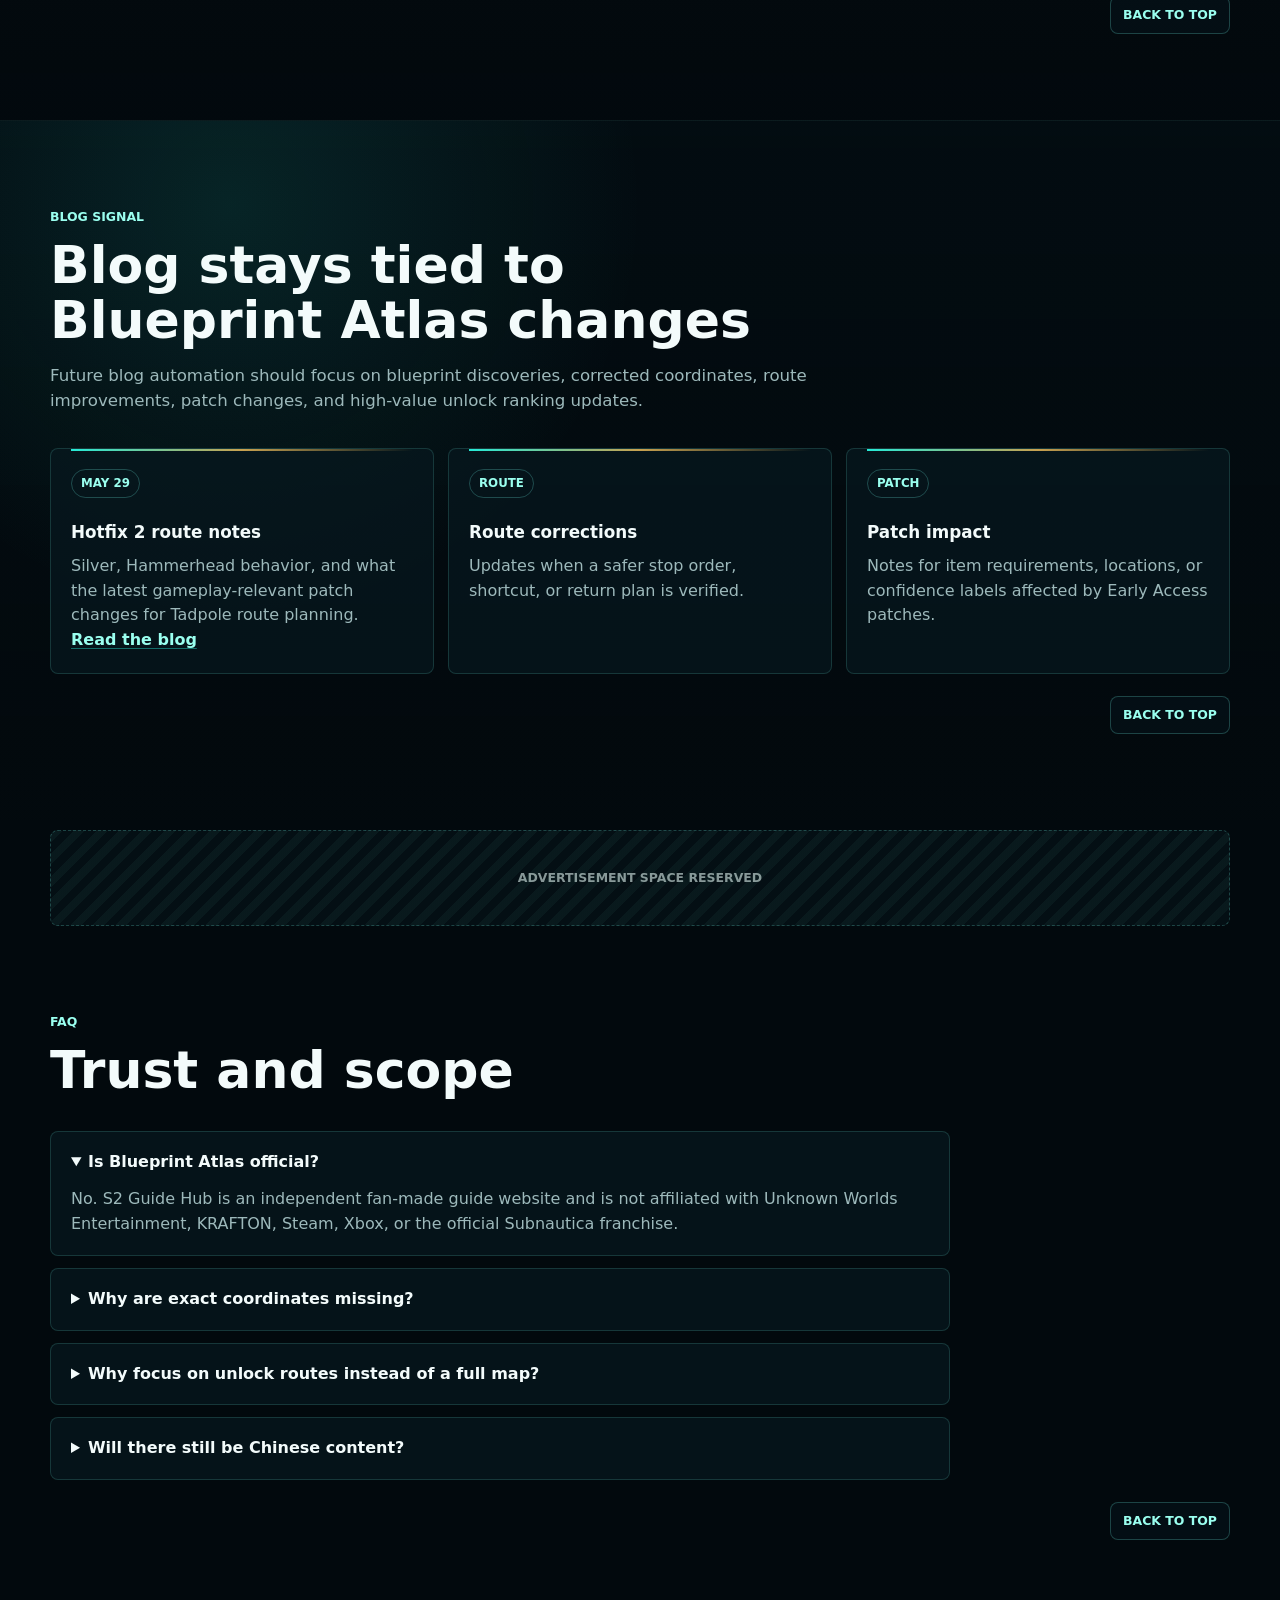
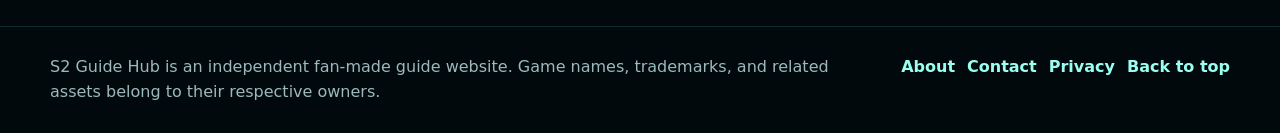
==== commit a27198a0: "Restore submarine blog image and refine AI artwork" ====
--- a/index.html
+++ b/index.html
@@ -24,7 +24,7 @@
     >
     <meta property="og:type" content="website">
     <meta property="og:url" content="https://www.s2guidehub.com/">
-    <meta property="og:image" content="https://www.s2guidehub.com/assets/concept-home-atlas.png">
+    <meta property="og:image" content="https://www.s2guidehub.com/assets/concept-atlas-route-map.png">
     <link rel="canonical" href="https://www.s2guidehub.com/">
     <link rel="preload" href="assets/deep-ocean-console.png" as="image">
     <link rel="stylesheet" href="css/styles.css">
@@ -134,8 +134,8 @@
       </section>
       <figure class="concept-figure homepage-concept">
         <img
-          src="assets/concept-home-atlas.png"
-          alt="AI-generated underwater blueprint atlas concept image with glowing route lines and scanner rings"
+          src="assets/concept-atlas-route-map.png"
+          alt="AI-generated underwater route-map concept image with radar rings and glowing path markers"
         >
         <figcaption>
           AI-generated concept image / AI 生成概念图. Not official Subnautica 2 art or a game screenshot.
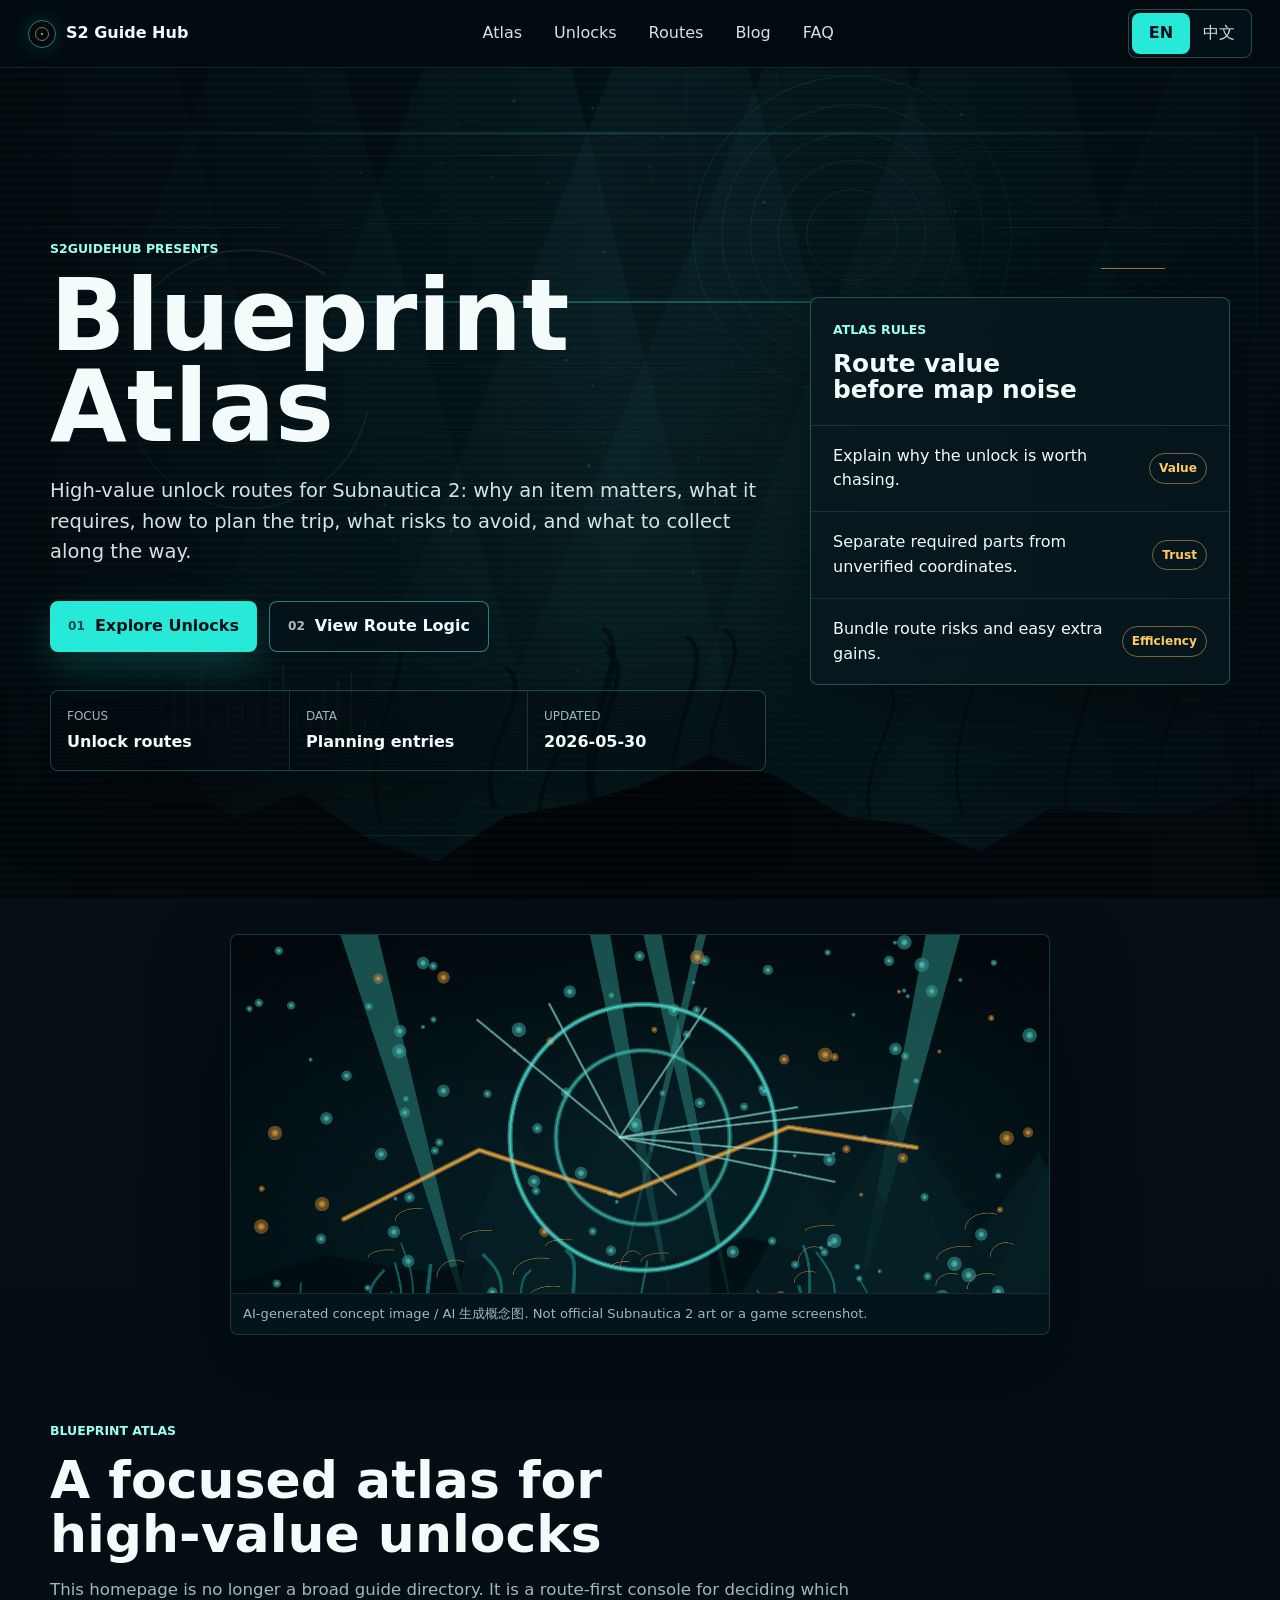
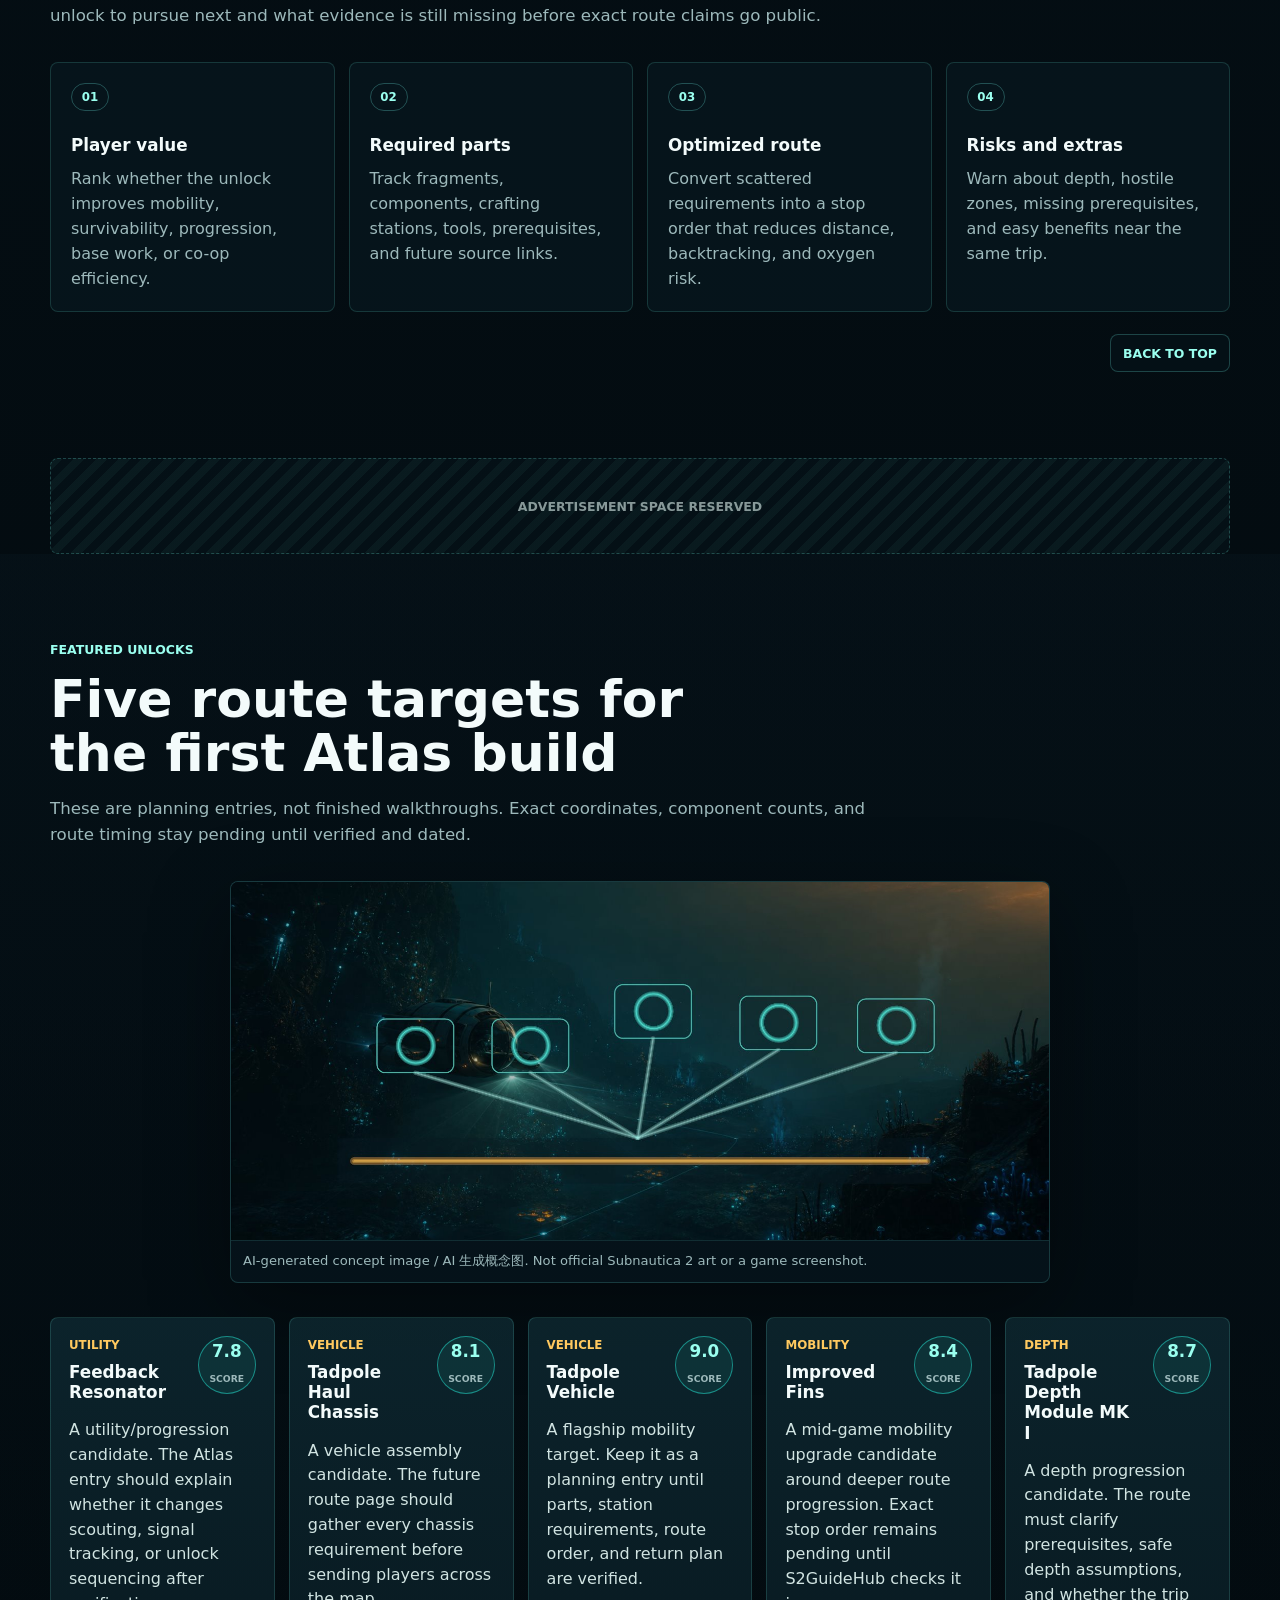
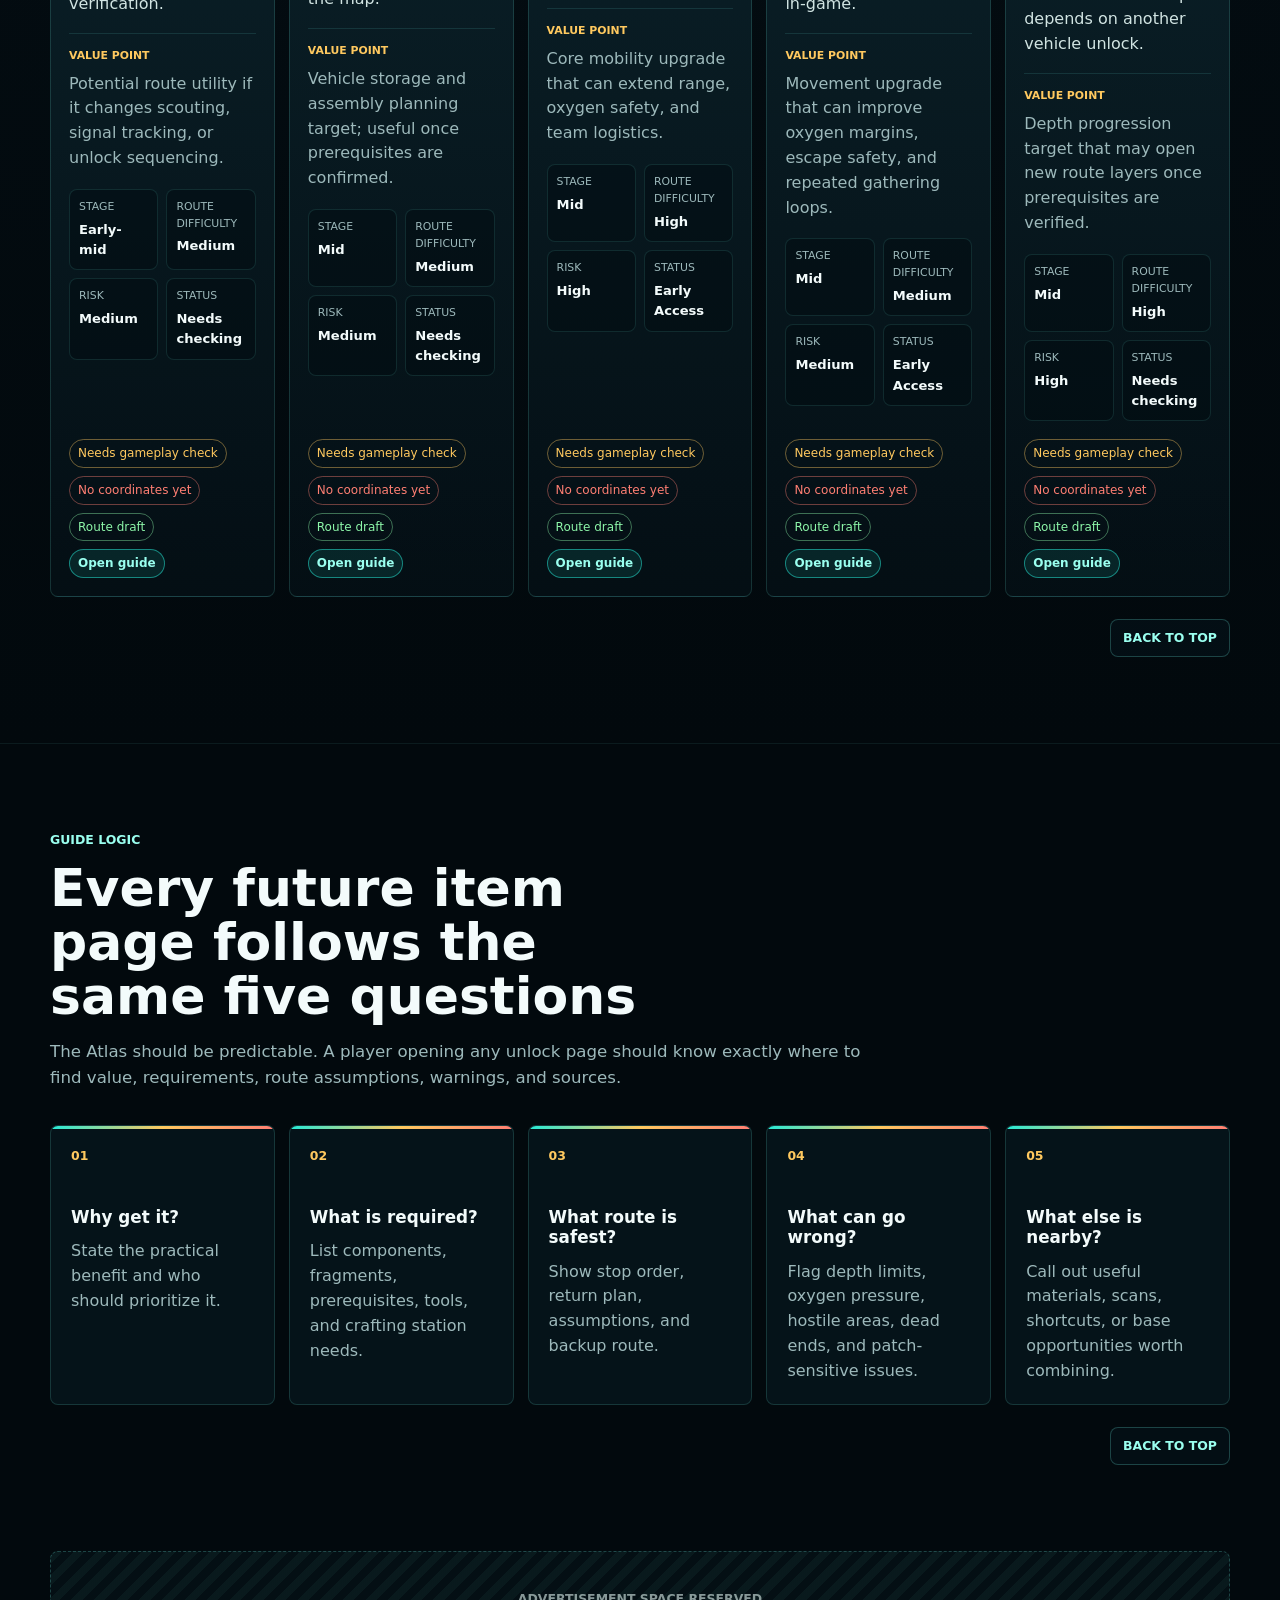
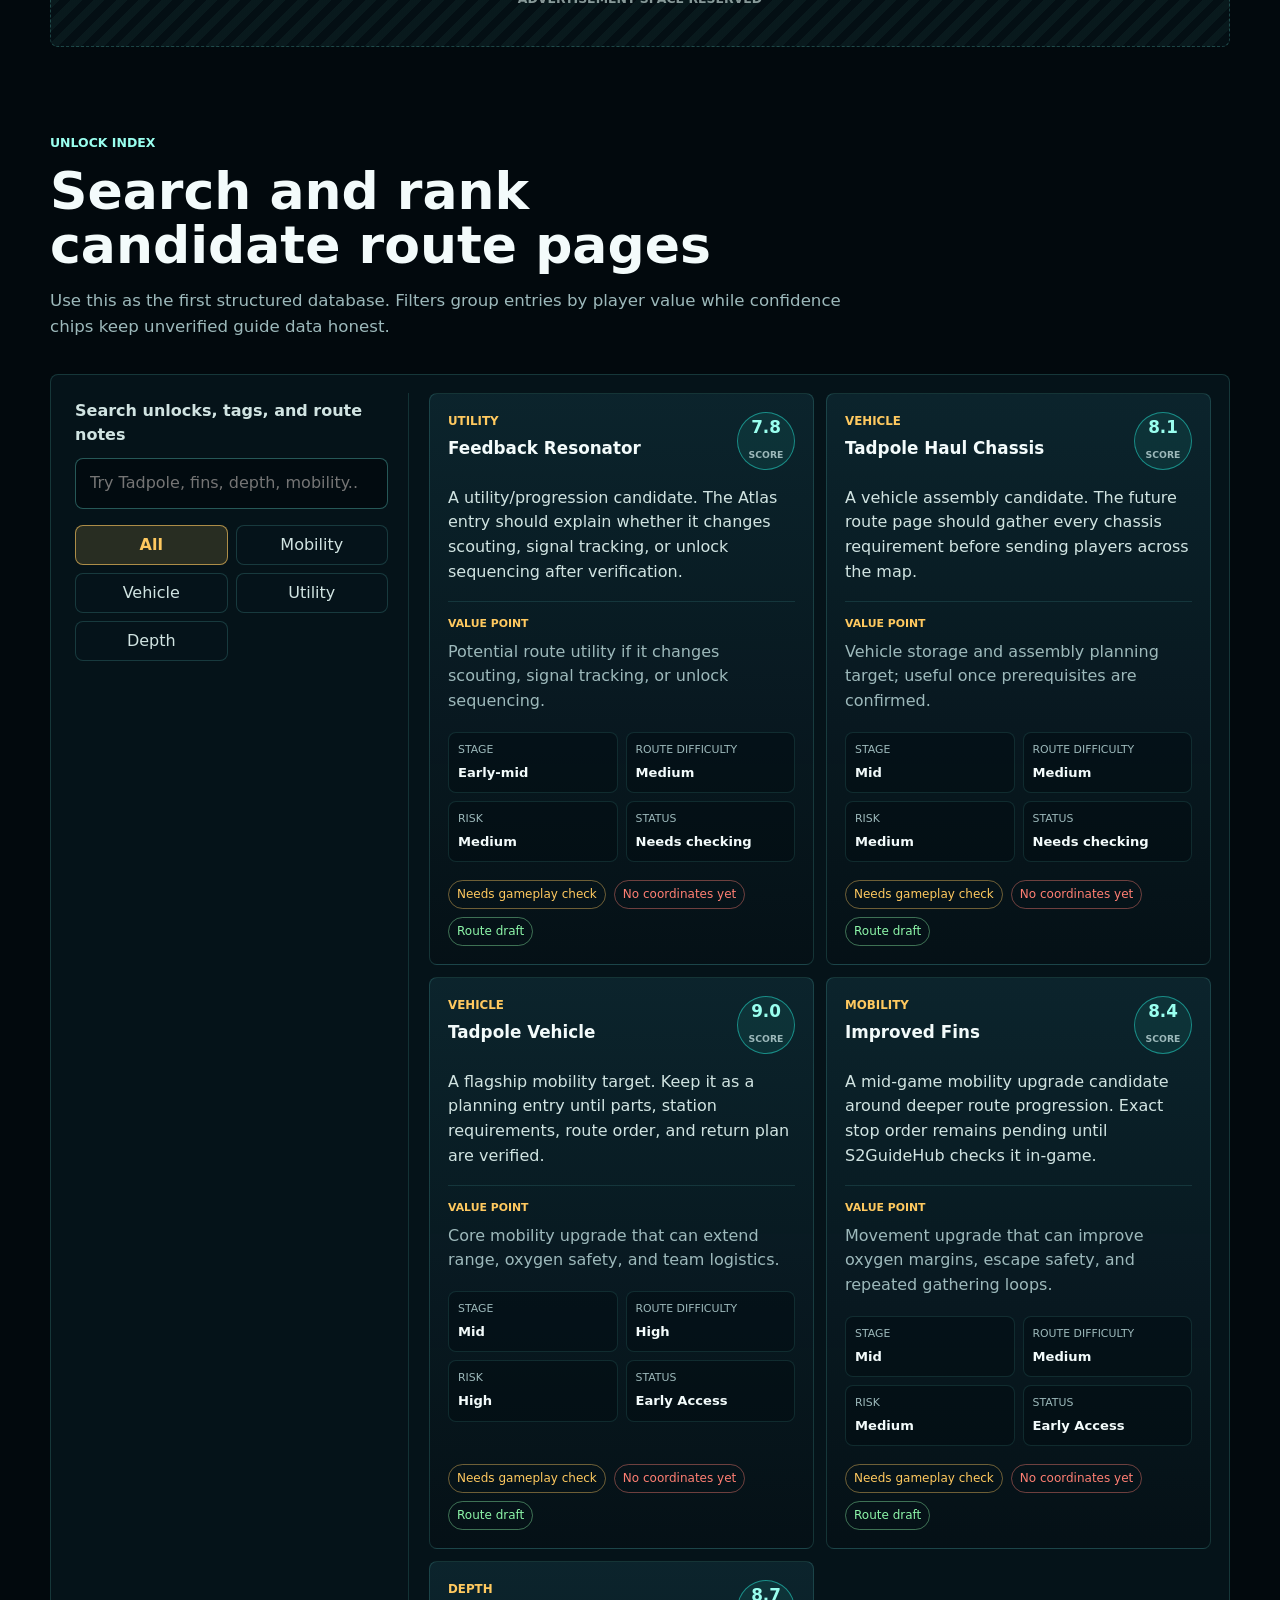
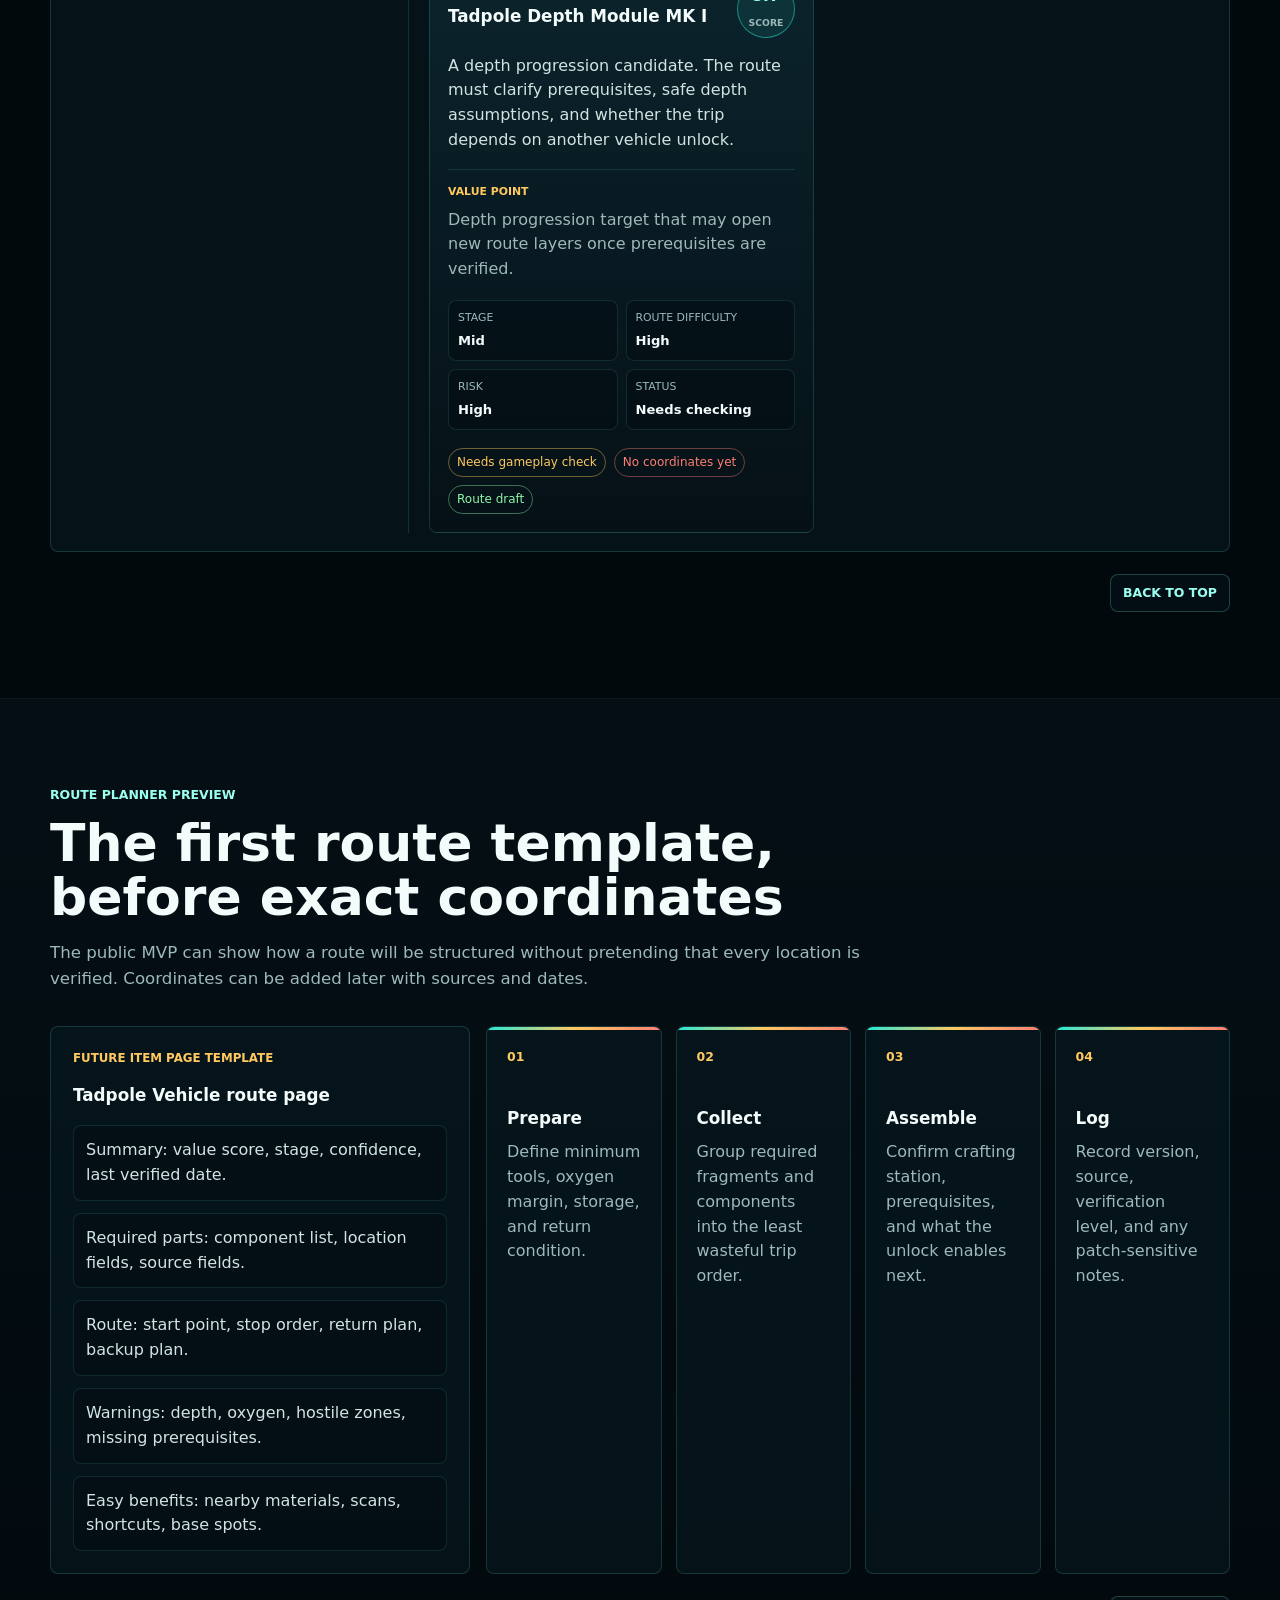
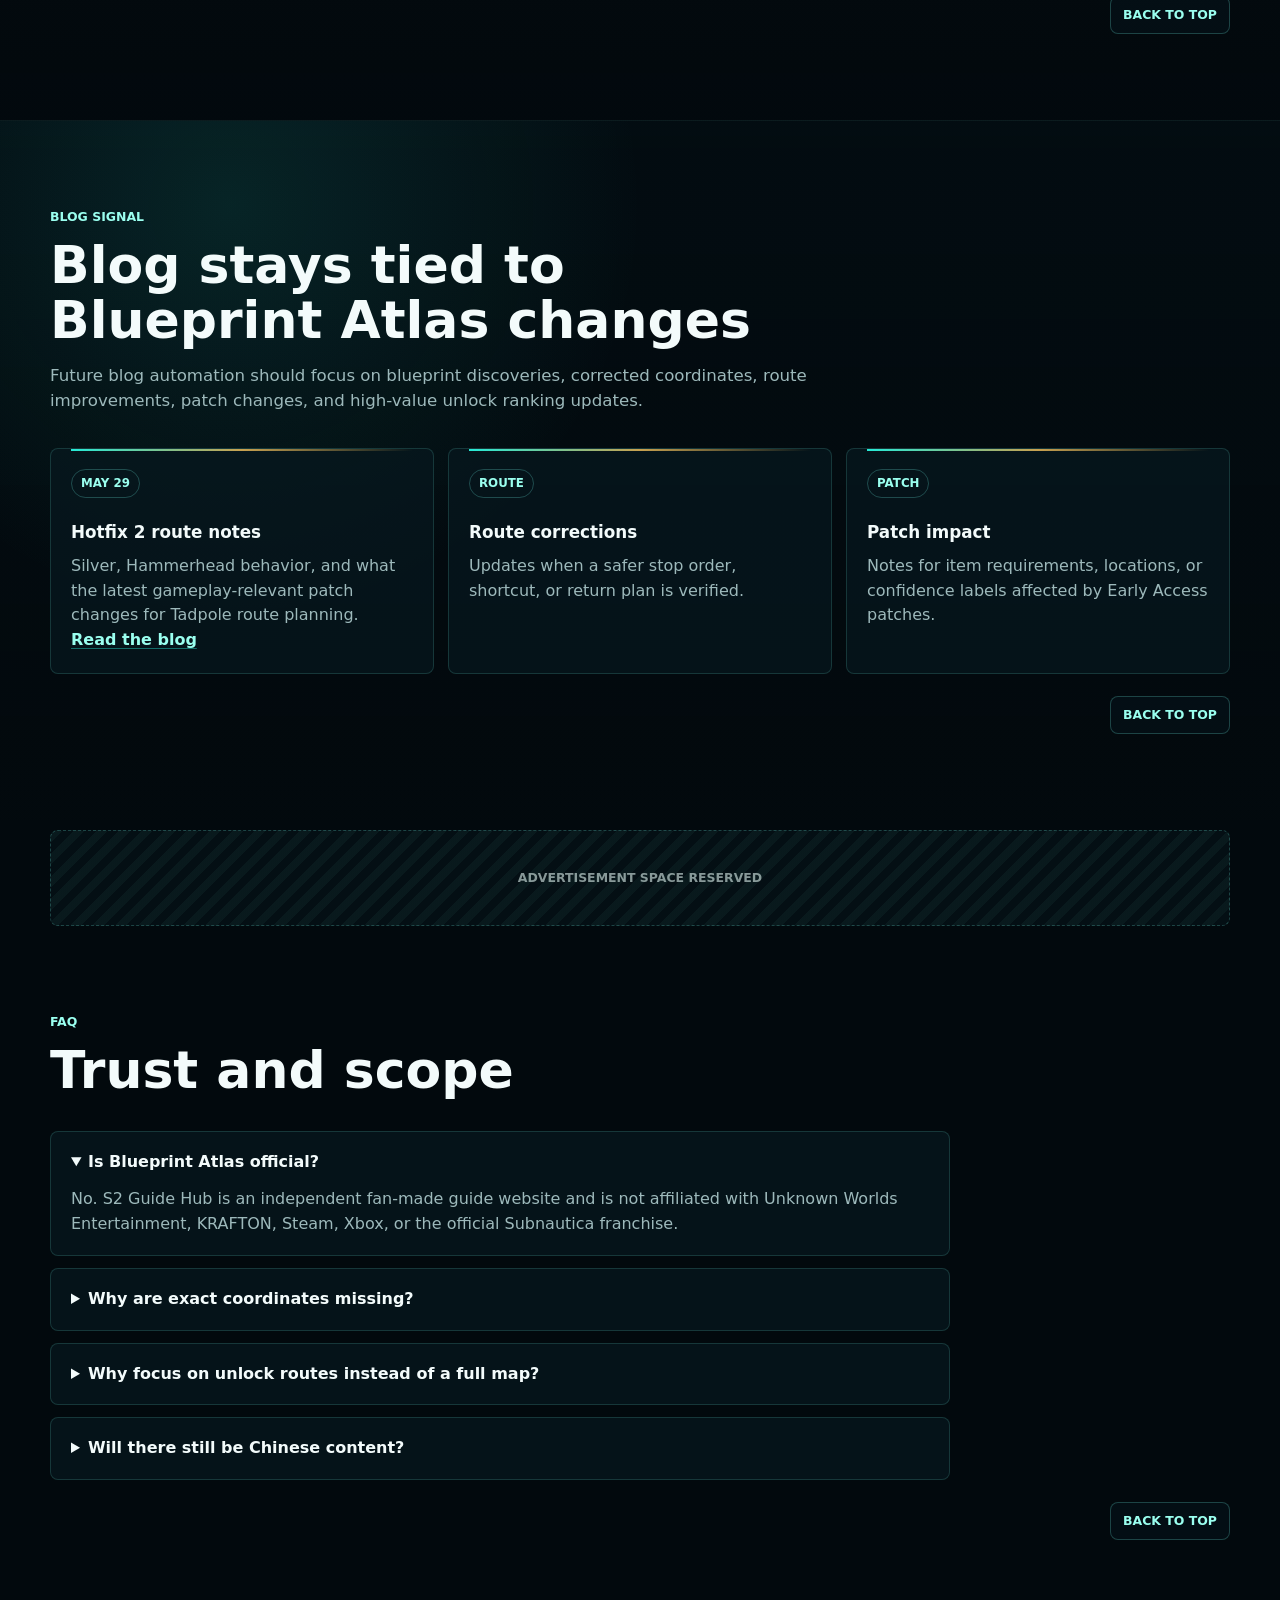
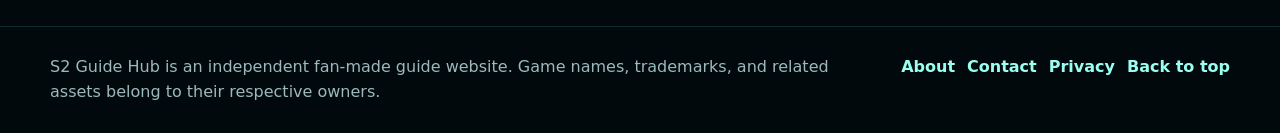
==== commit 26c85a63: "Use cache-safe rich concept artwork" ====
--- a/index.html
+++ b/index.html
@@ -195,7 +195,7 @@
 
         <figure class="concept-figure unlocks-concept">
           <img
-            src="assets/concept-unlocks-workshop.png"
+            src="assets/concept-unlocks-workshop-rich.jpg"
             alt="AI-generated underwater assembly workshop concept image with separated unlock components and route lines"
           >
           <figcaption>
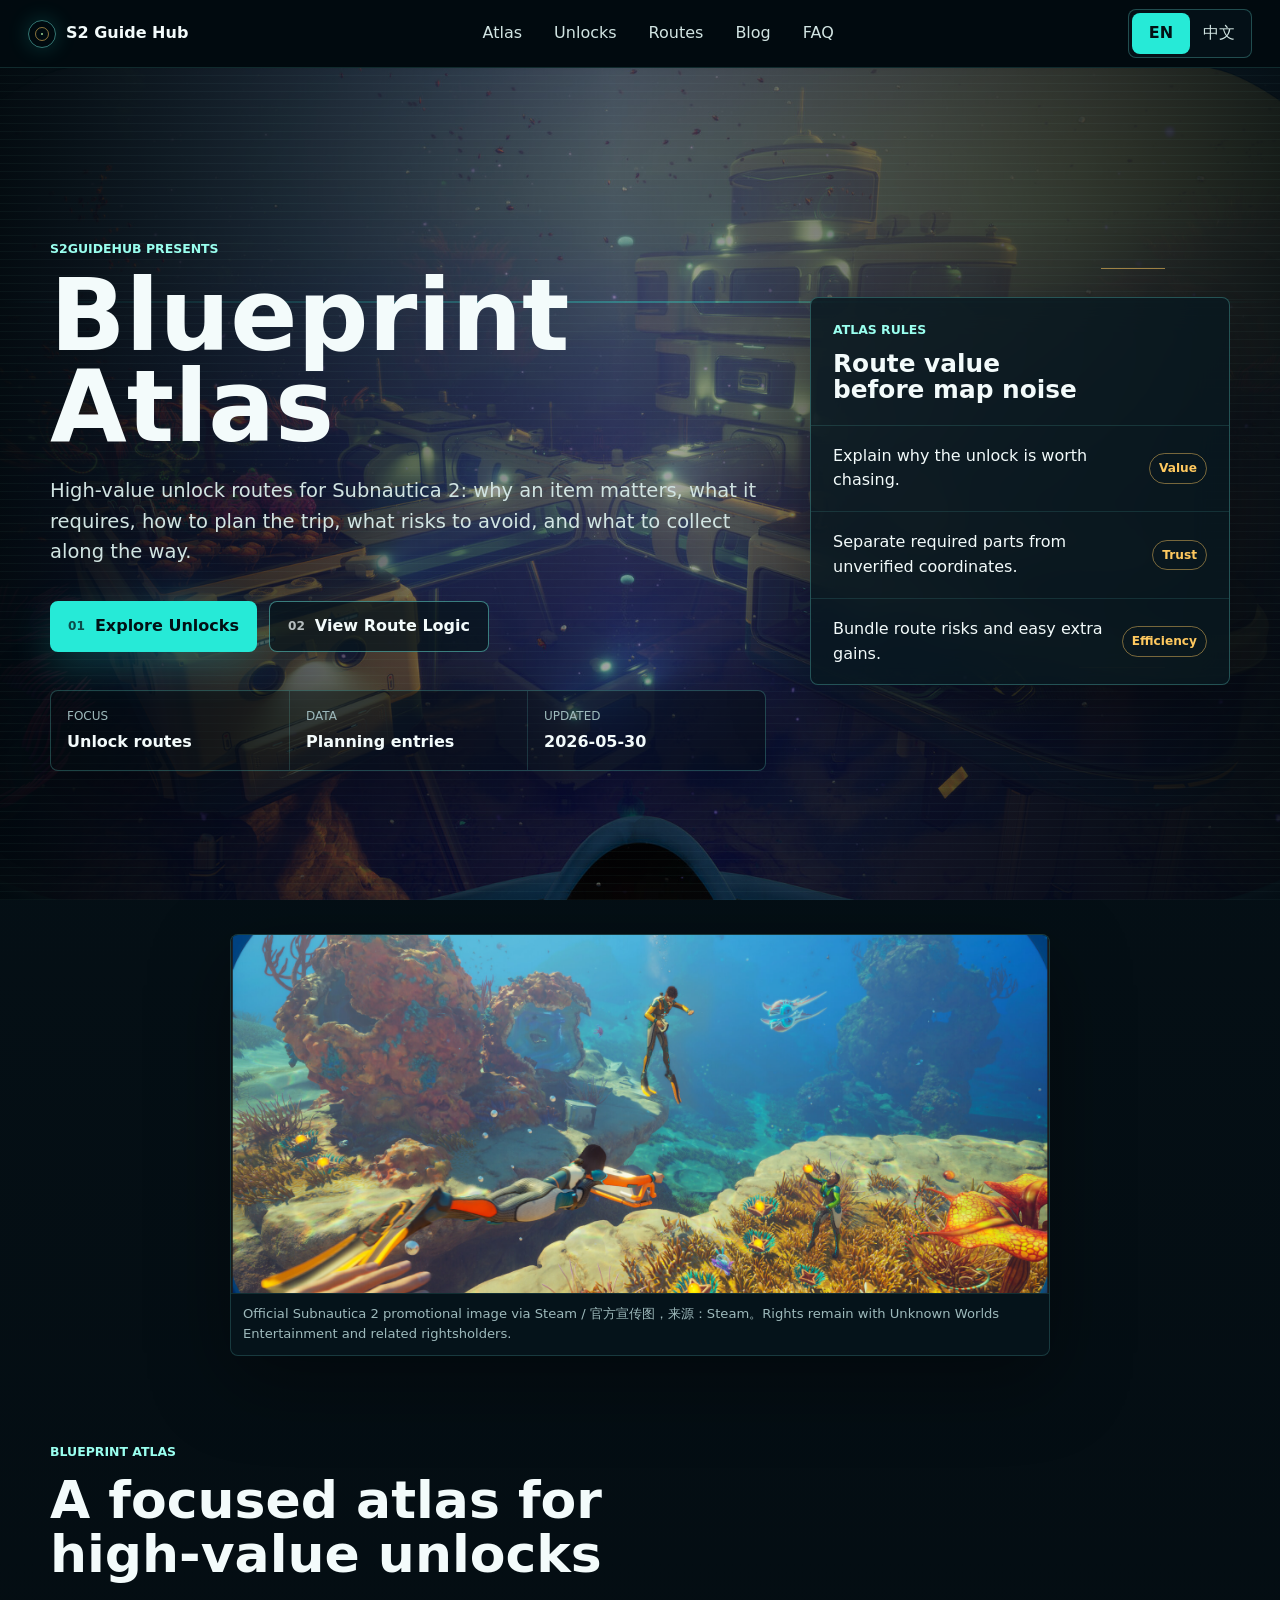
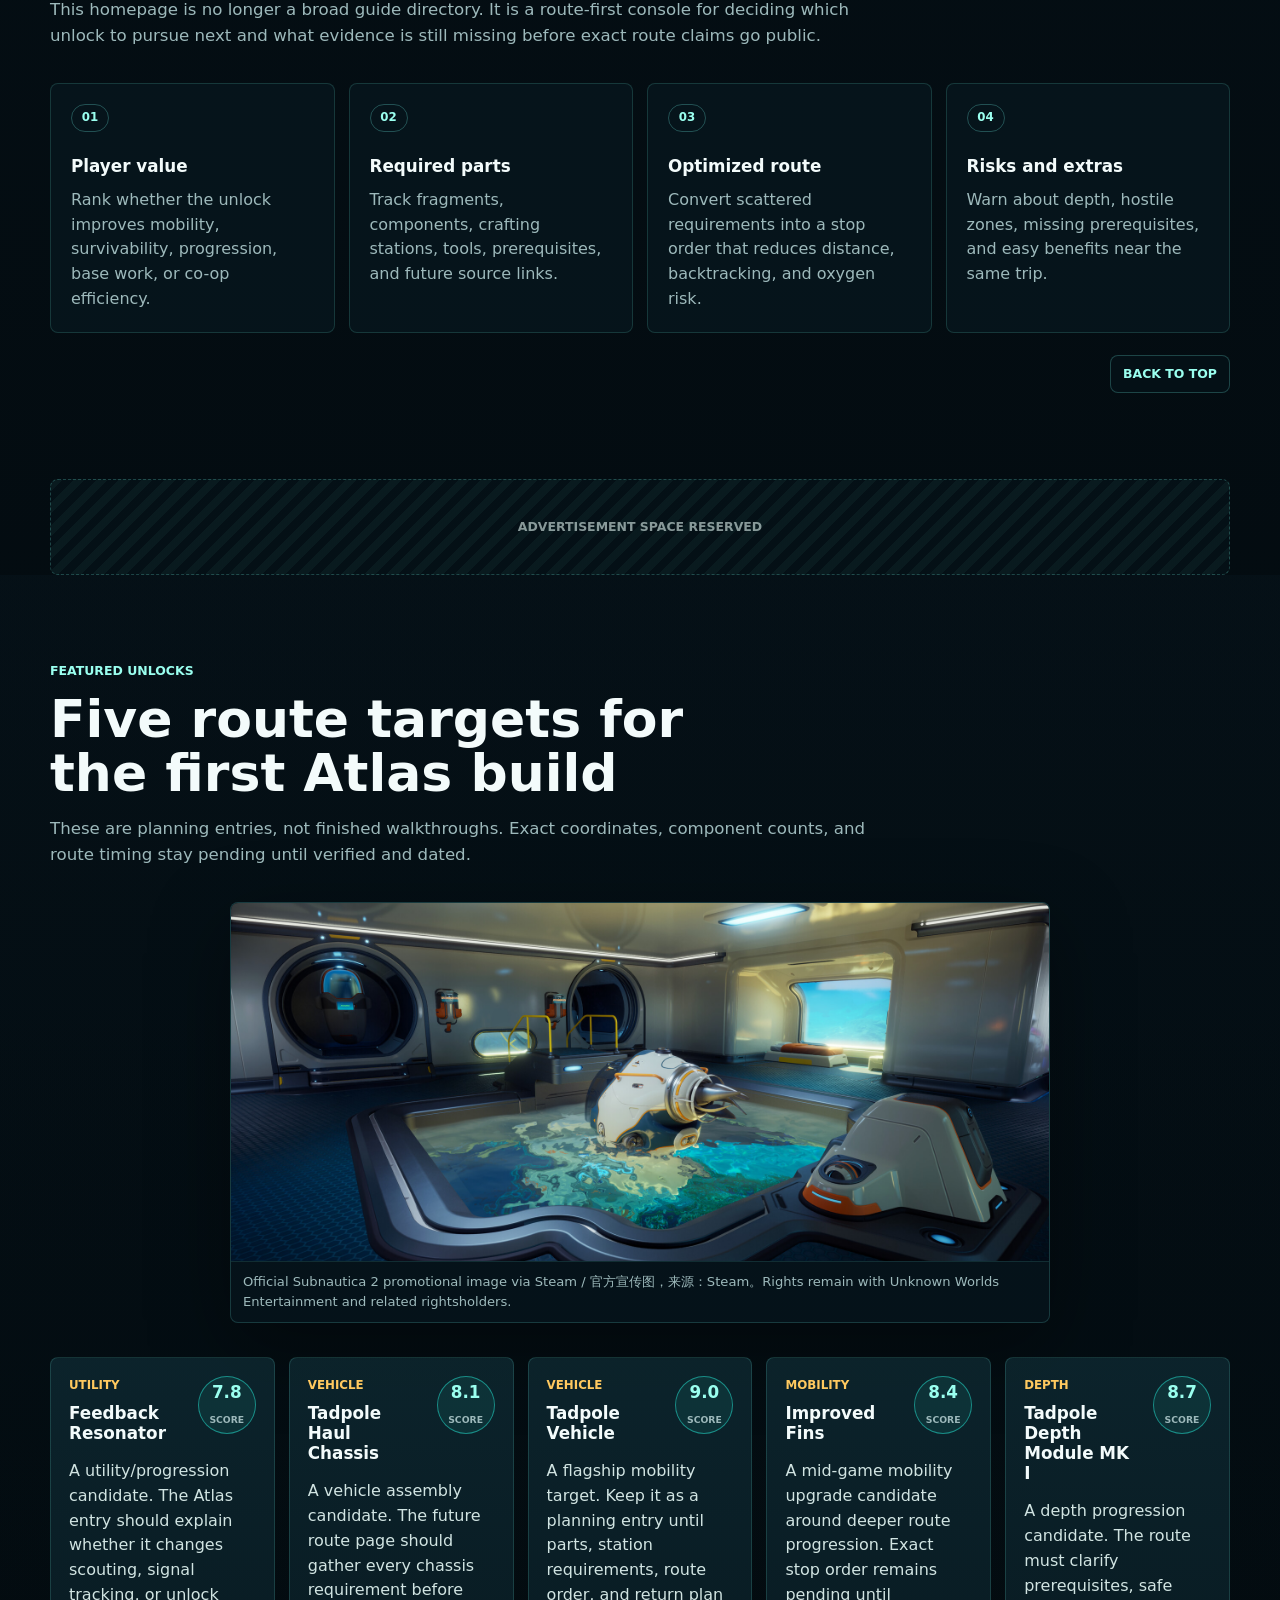
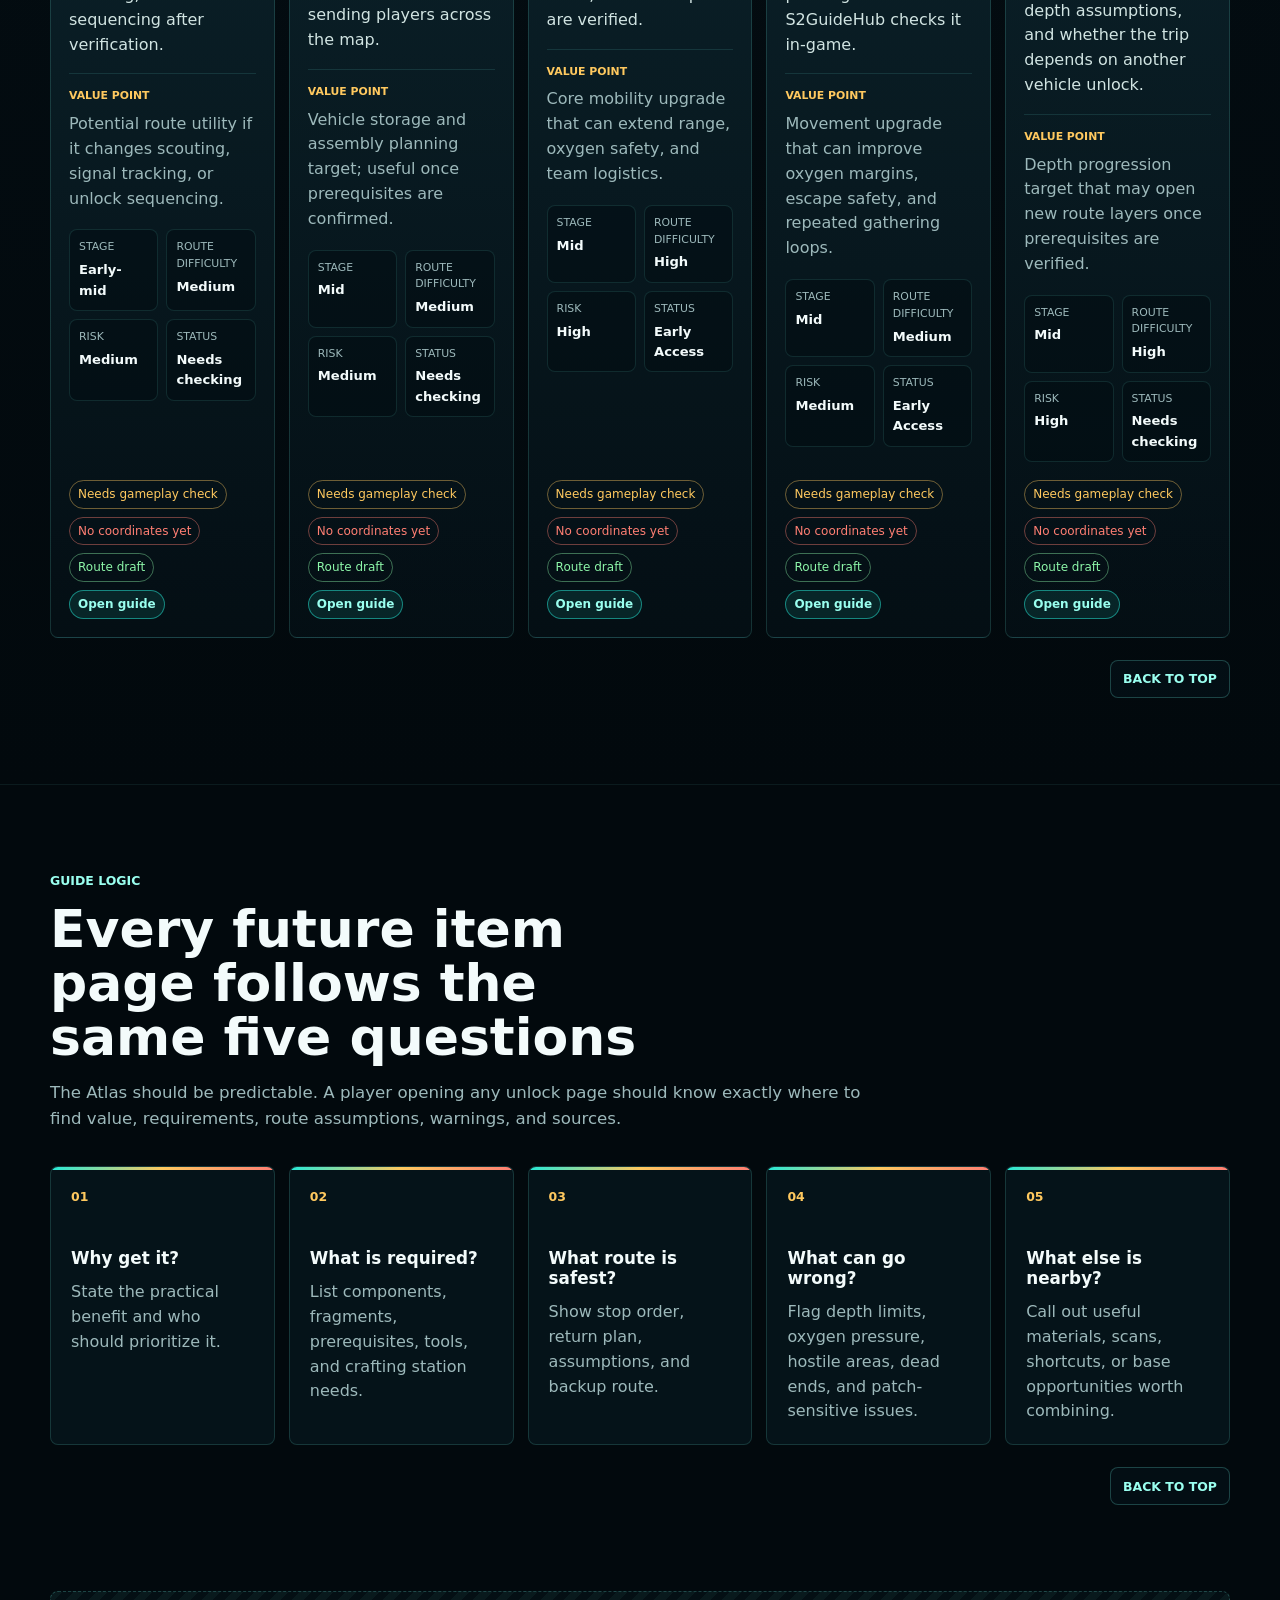
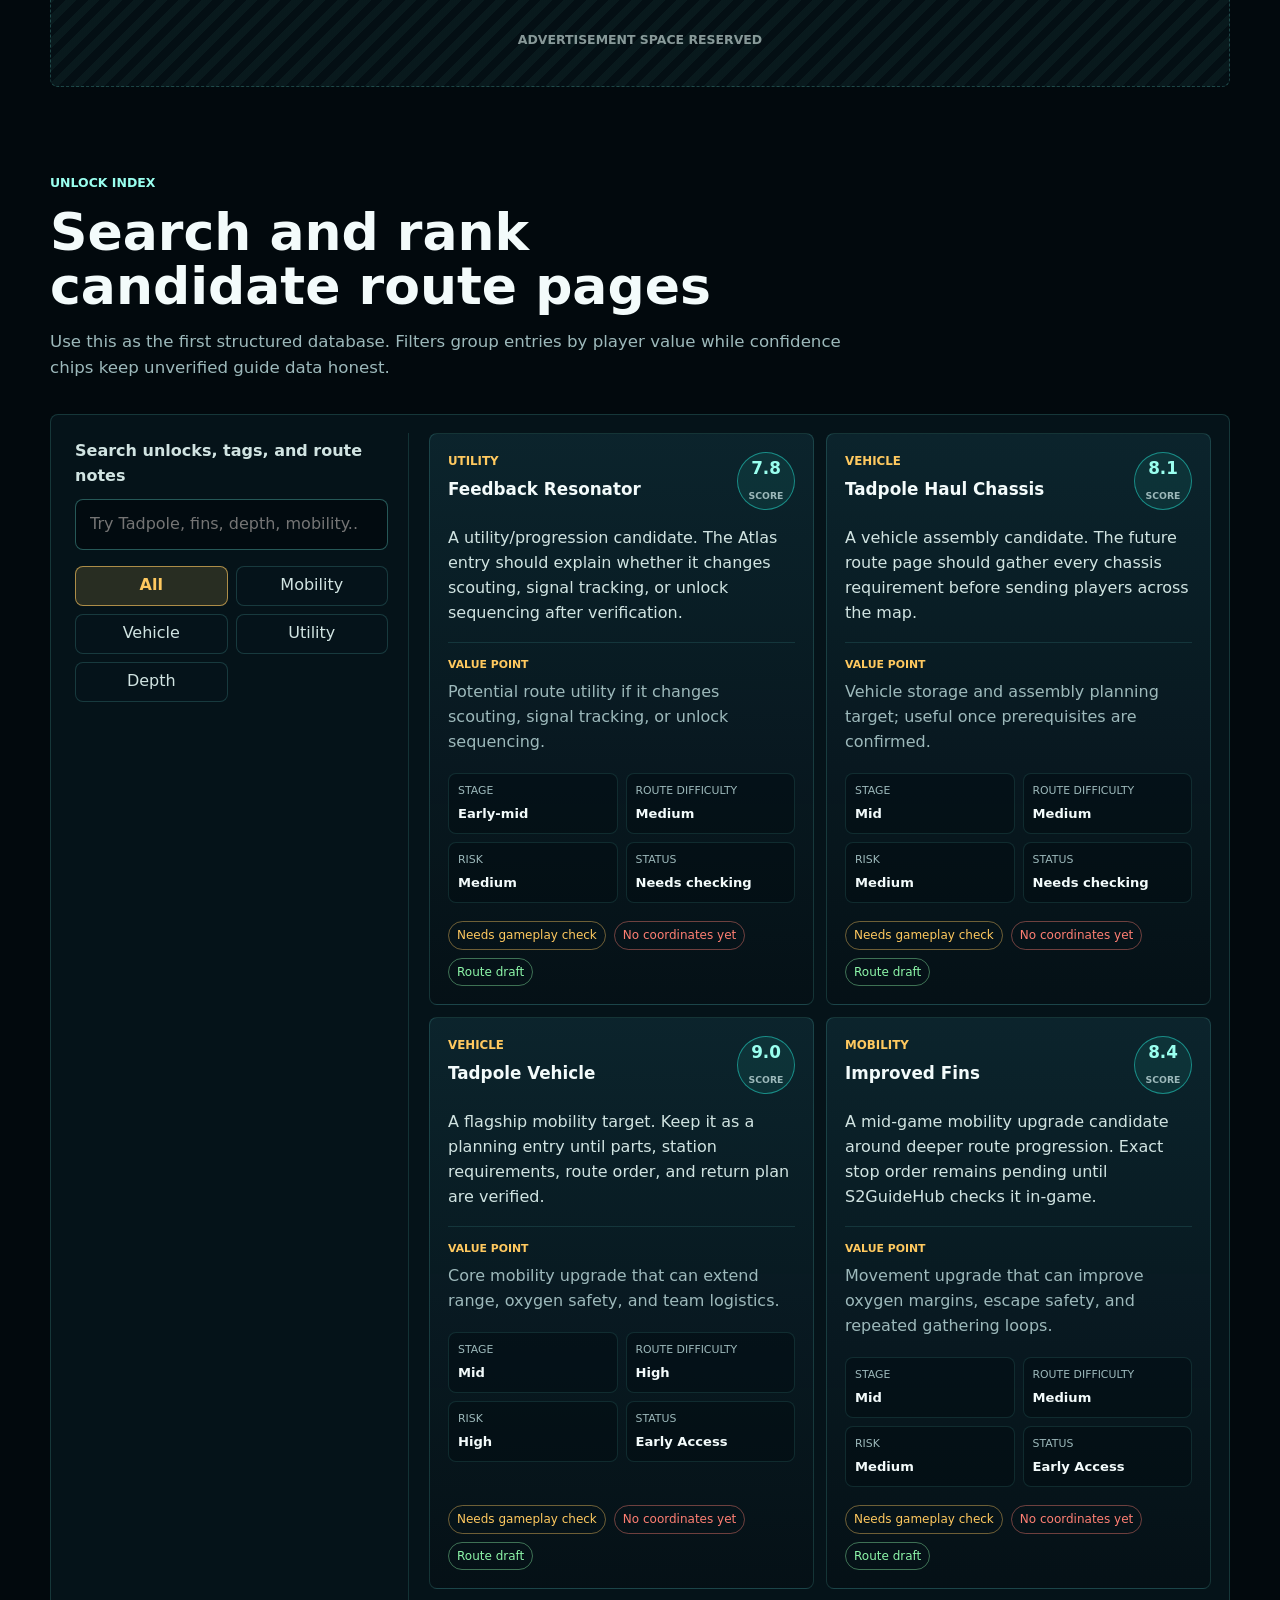
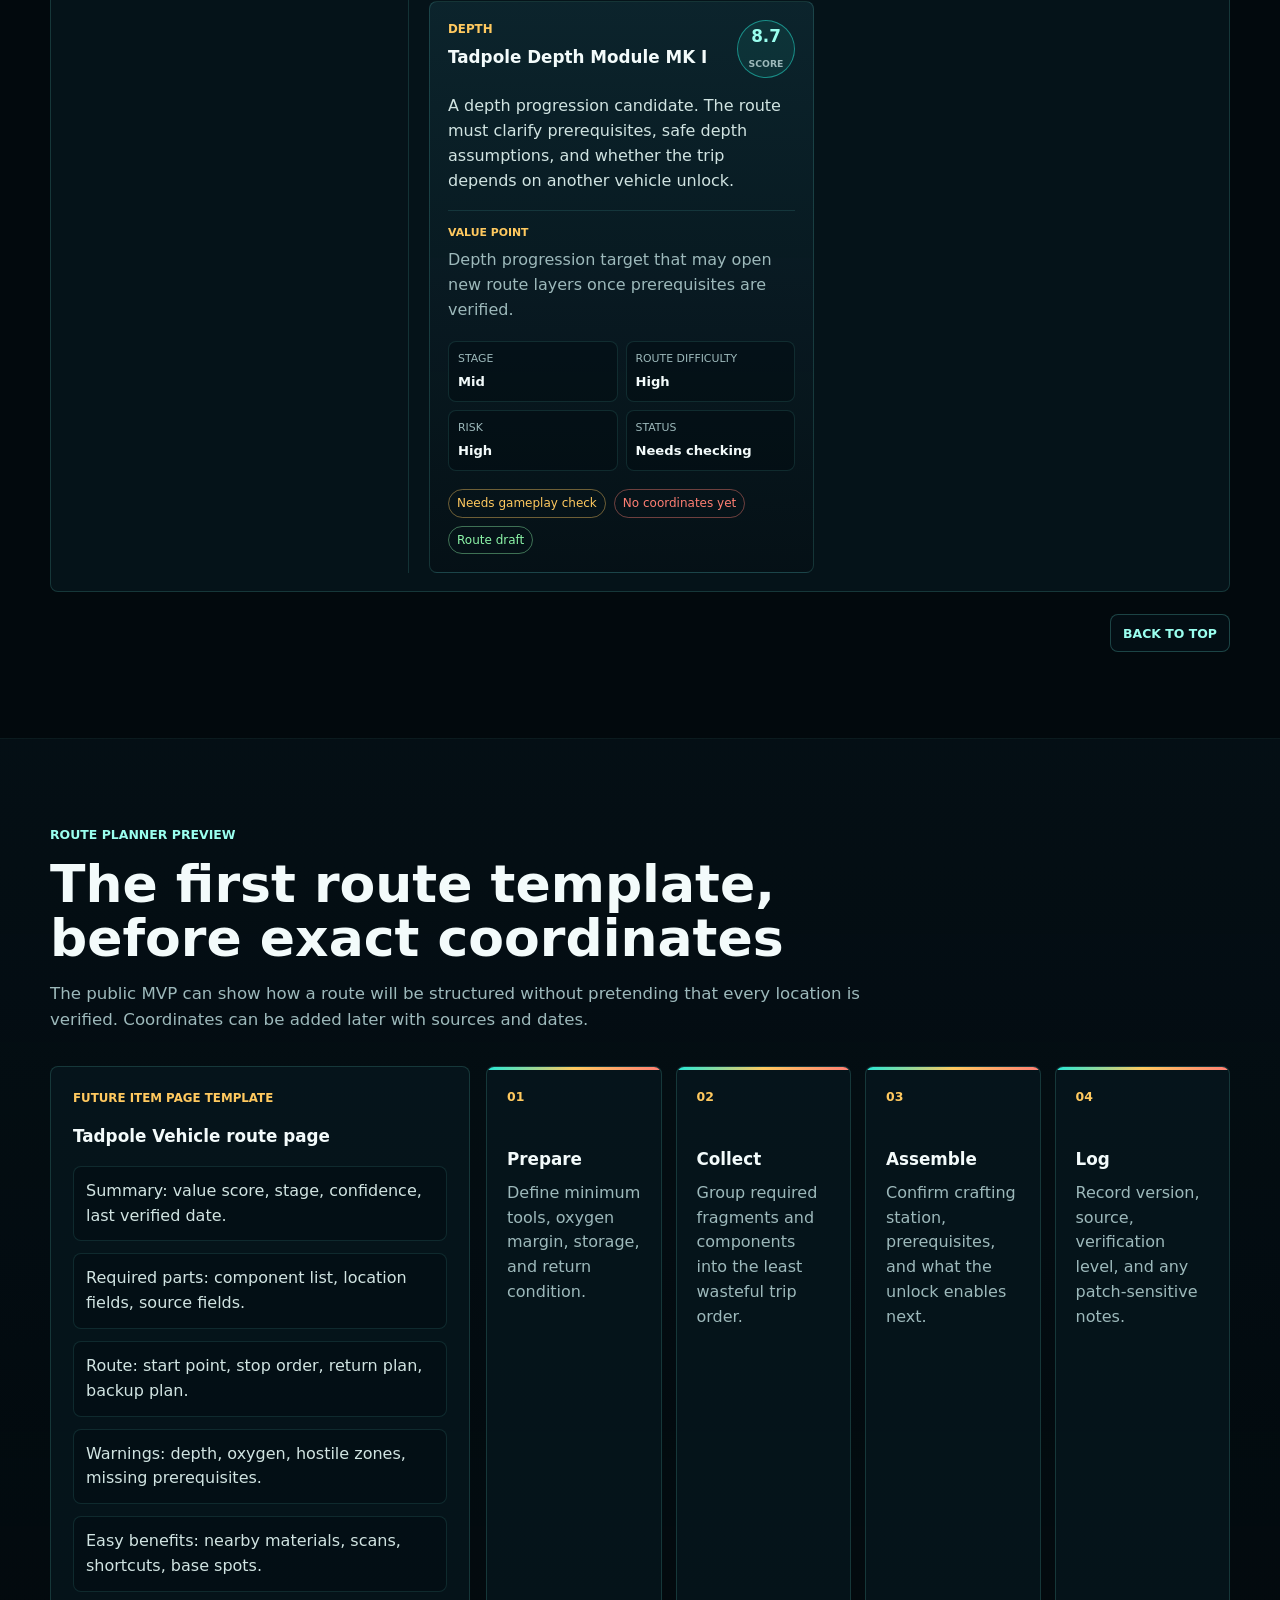
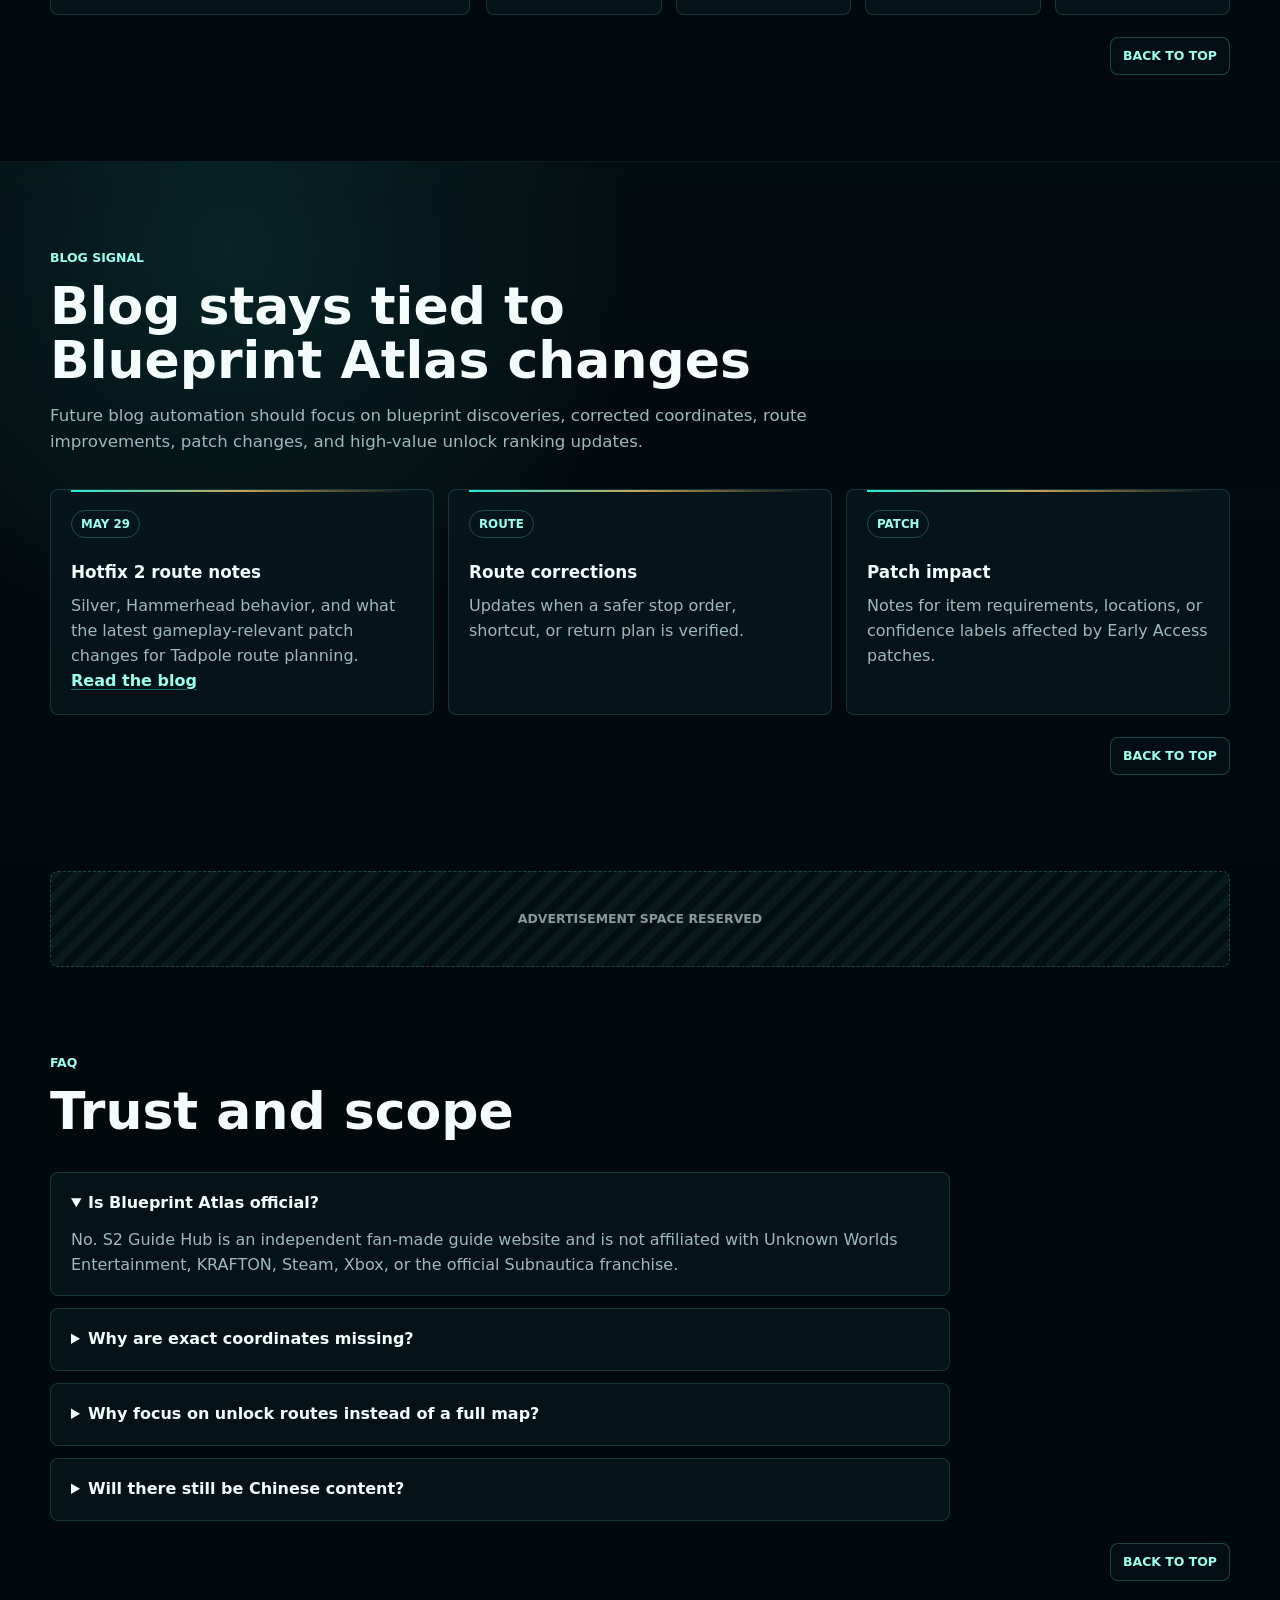
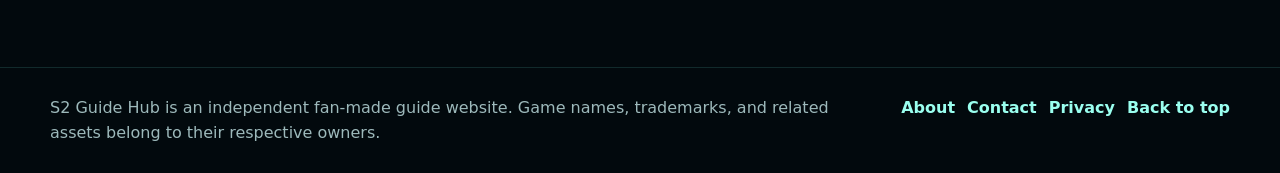
==== commit b6a8c77a: "Replace AI page art with official promotional images" ====
--- a/index.html
+++ b/index.html
@@ -24,9 +24,9 @@
     >
     <meta property="og:type" content="website">
     <meta property="og:url" content="https://www.s2guidehub.com/">
-    <meta property="og:image" content="https://www.s2guidehub.com/assets/concept-atlas-route-map.png">
+    <meta property="og:image" content="https://www.s2guidehub.com/assets/official-gallery/subnautica-2-official-03.jpg">
     <link rel="canonical" href="https://www.s2guidehub.com/">
-    <link rel="preload" href="assets/deep-ocean-console.png" as="image">
+    <link rel="preload" href="assets/official-gallery/subnautica-2-official-01.jpg" as="image">
     <link rel="stylesheet" href="css/styles.css">
     <script type="application/ld+json">
       {
@@ -134,11 +134,11 @@
       </section>
       <figure class="concept-figure homepage-concept">
         <img
-          src="assets/concept-atlas-route-map.png"
-          alt="AI-generated underwater route-map concept image with radar rings and glowing path markers"
+          src="assets/official-gallery/subnautica-2-official-03.jpg"
+          alt="Official Subnautica 2 promotional screenshot showing a diver exploring a bright underwater biome"
         >
         <figcaption>
-          AI-generated concept image / AI 生成概念图. Not official Subnautica 2 art or a game screenshot.
+          Official Subnautica 2 promotional image via Steam / 官方宣传图，来源：Steam。Rights remain with Unknown Worlds Entertainment and related rightsholders.
         </figcaption>
       </figure>
 
@@ -195,11 +195,11 @@
 
         <figure class="concept-figure unlocks-concept">
           <img
-            src="assets/concept-unlocks-workshop-rich.jpg"
-            alt="AI-generated underwater assembly workshop concept image with separated unlock components and route lines"
+            src="assets/official-gallery/subnautica-2-official-02.jpg"
+            alt="Official Subnautica 2 promotional screenshot showing an interior planning room with equipment"
           >
           <figcaption>
-            AI-generated concept image / AI 生成概念图. Not official Subnautica 2 art or a game screenshot.
+            Official Subnautica 2 promotional image via Steam / 官方宣传图，来源：Steam。Rights remain with Unknown Worlds Entertainment and related rightsholders.
           </figcaption>
         </figure>
         <div class="featured-grid" id="featured-unlocks" aria-live="polite"></div>
--- a/css/styles.css
+++ b/css/styles.css
@@ -189,7 +189,7 @@
   z-index: -3;
   background-image:
     linear-gradient(90deg, rgba(2, 9, 13, 0.96), rgba(2, 9, 13, 0.34) 48%, rgba(2, 9, 13, 0.88)),
-    url("../assets/deep-ocean-console.png");
+    url("../assets/official-gallery/subnautica-2-official-01.jpg");
   background-position: center;
   background-size: cover;
 }
@@ -1254,7 +1254,8 @@
 
 
 .concept-figure {
-  max-width: var(--max);
+  width: min(820px, calc(100% - 48px));
+  max-width: 820px;
   margin: 34px auto 0;
   border: 1px solid rgba(110, 238, 225, 0.18);
   border-radius: var(--radius);
@@ -1291,8 +1292,8 @@
 
 .page-concept,
 .guide-concept {
-  margin-left: max(24px, calc((100vw - var(--max)) / 2));
-  margin-right: max(24px, calc((100vw - var(--max)) / 2));
+  margin-left: auto;
+  margin-right: auto;
 }
 
 .guide-concept {
